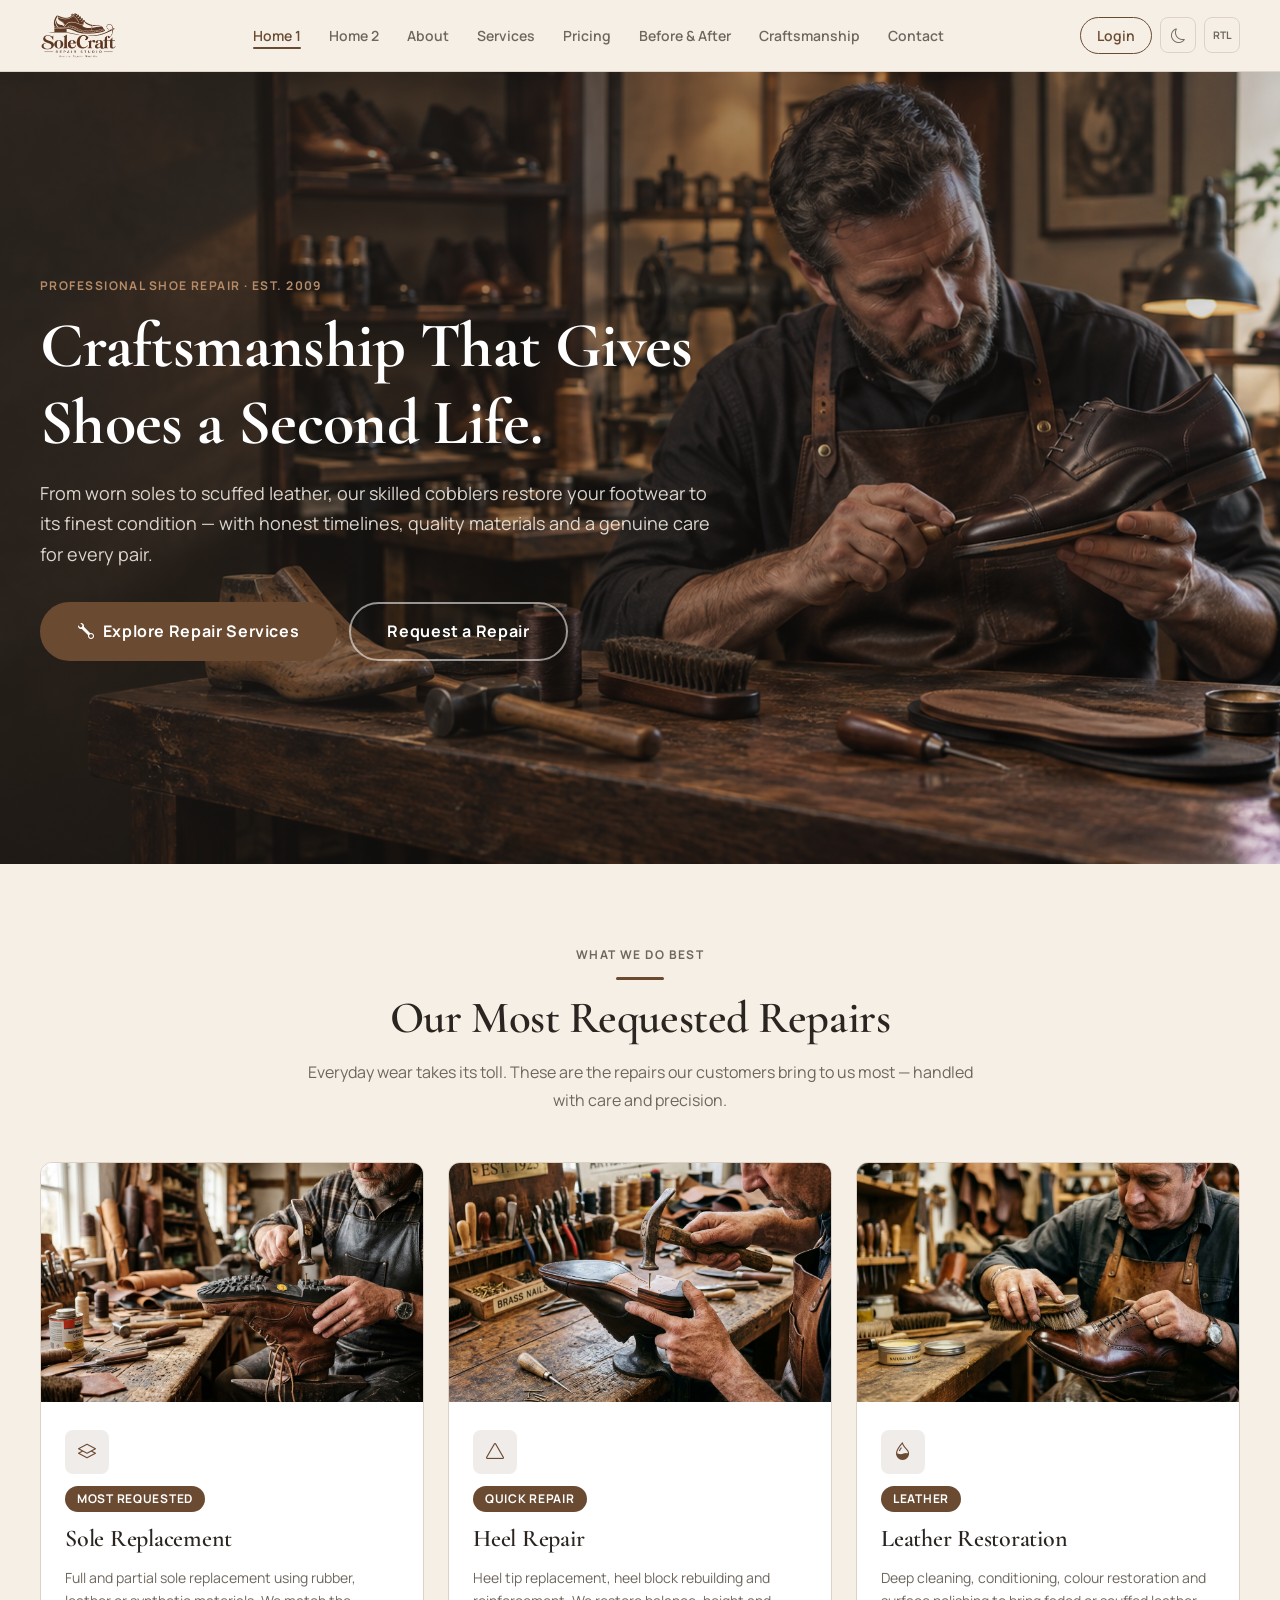
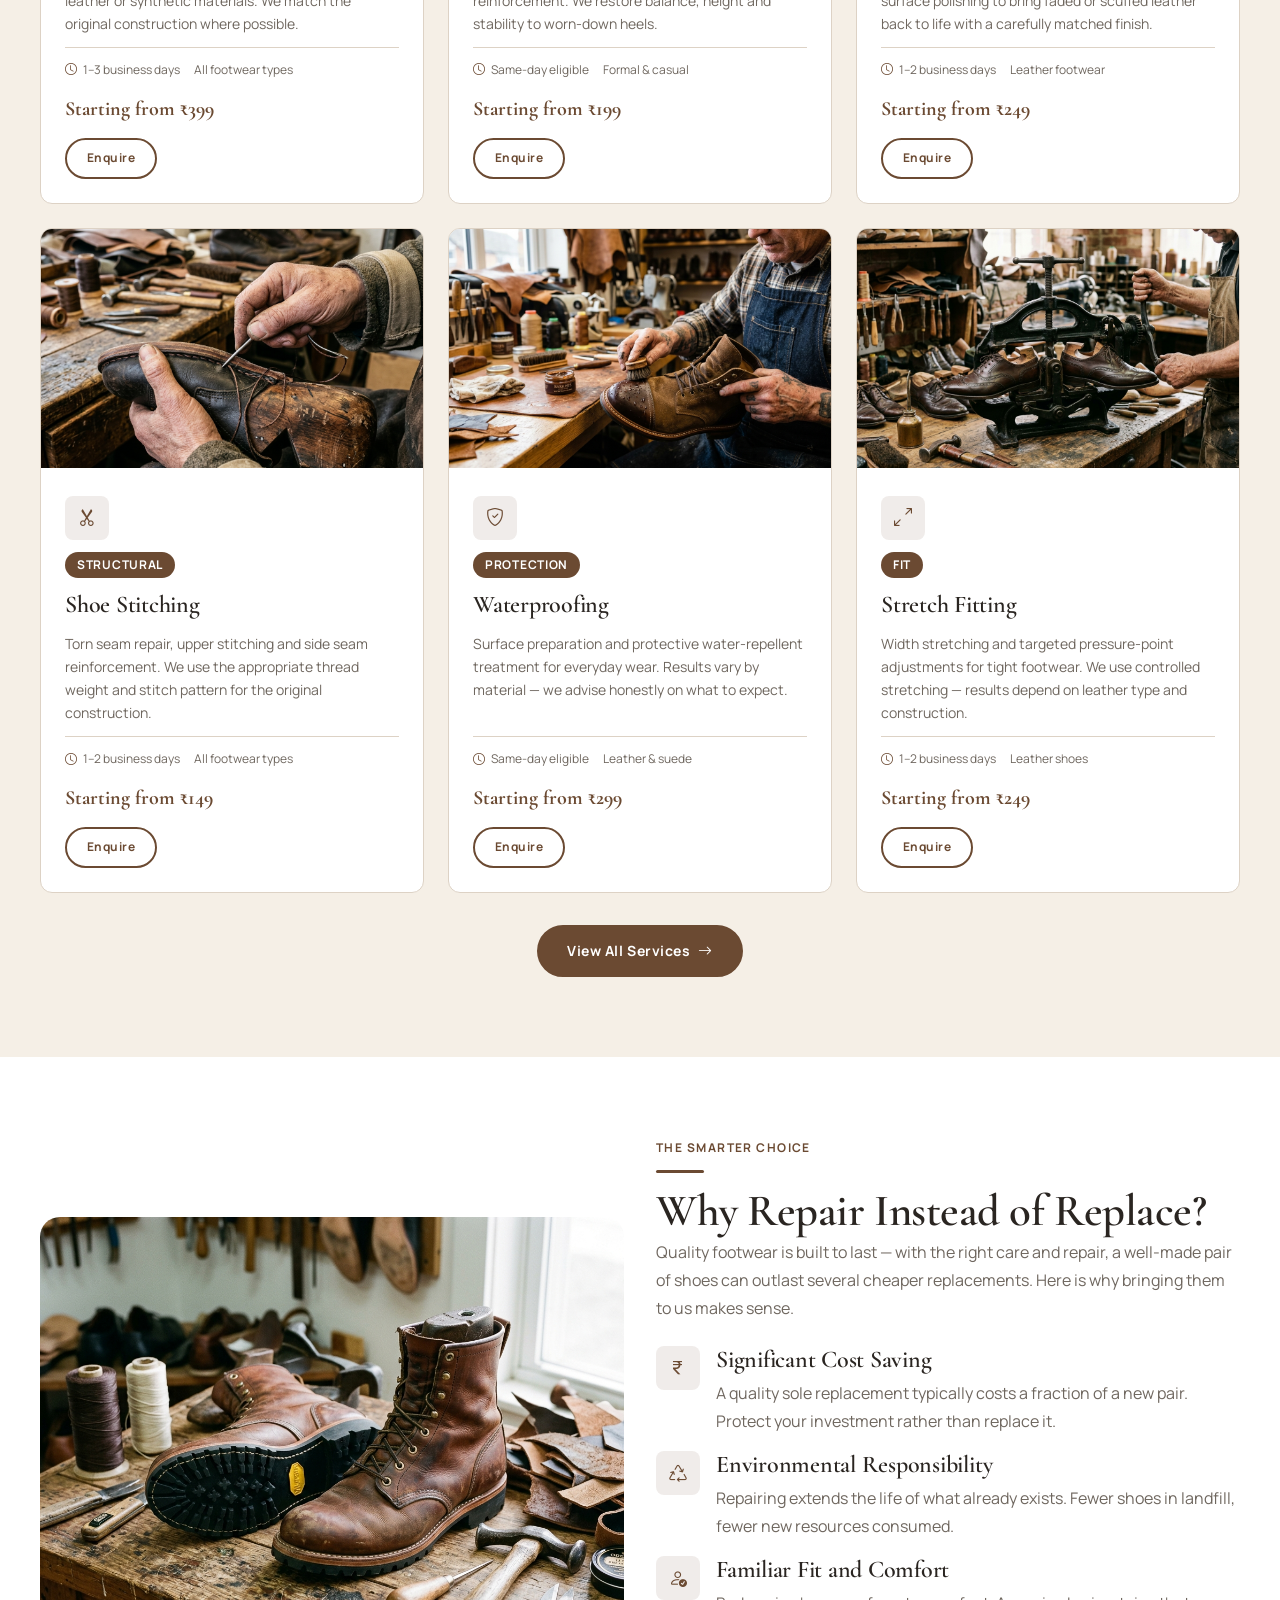
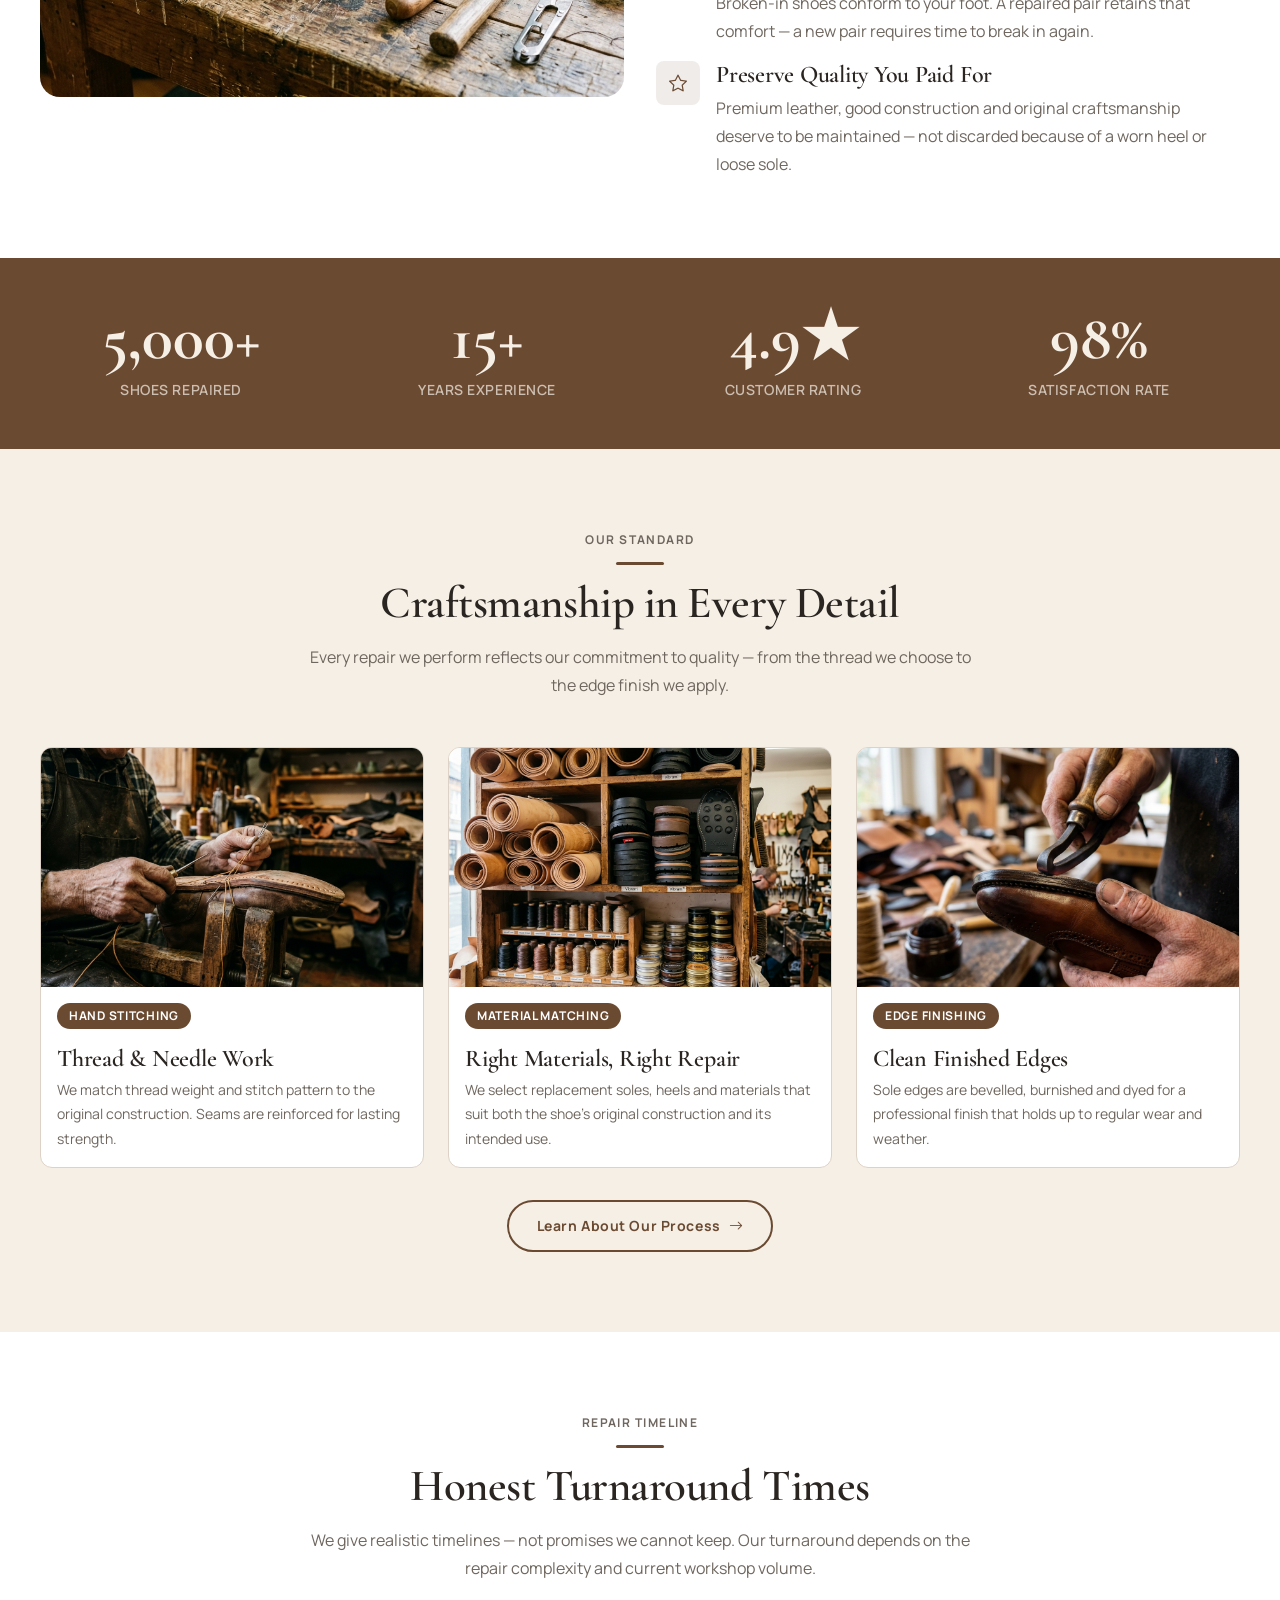
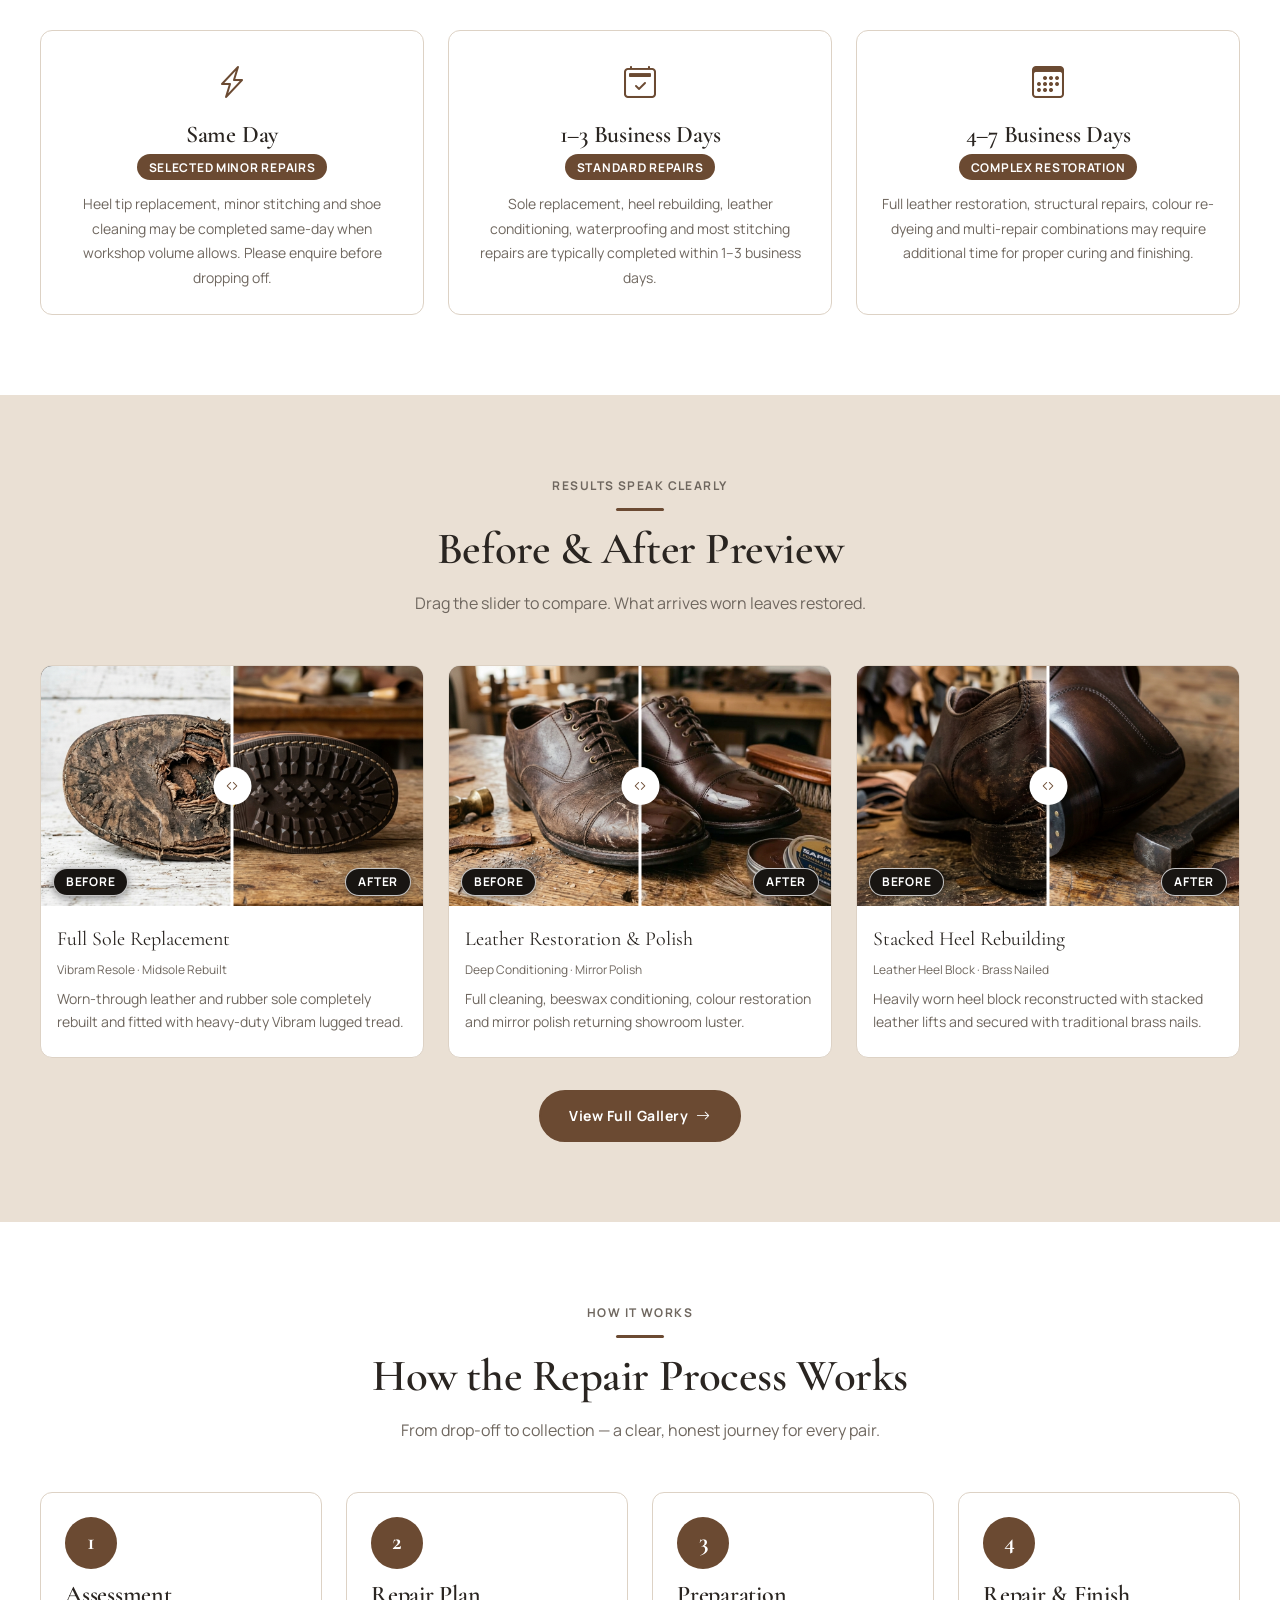
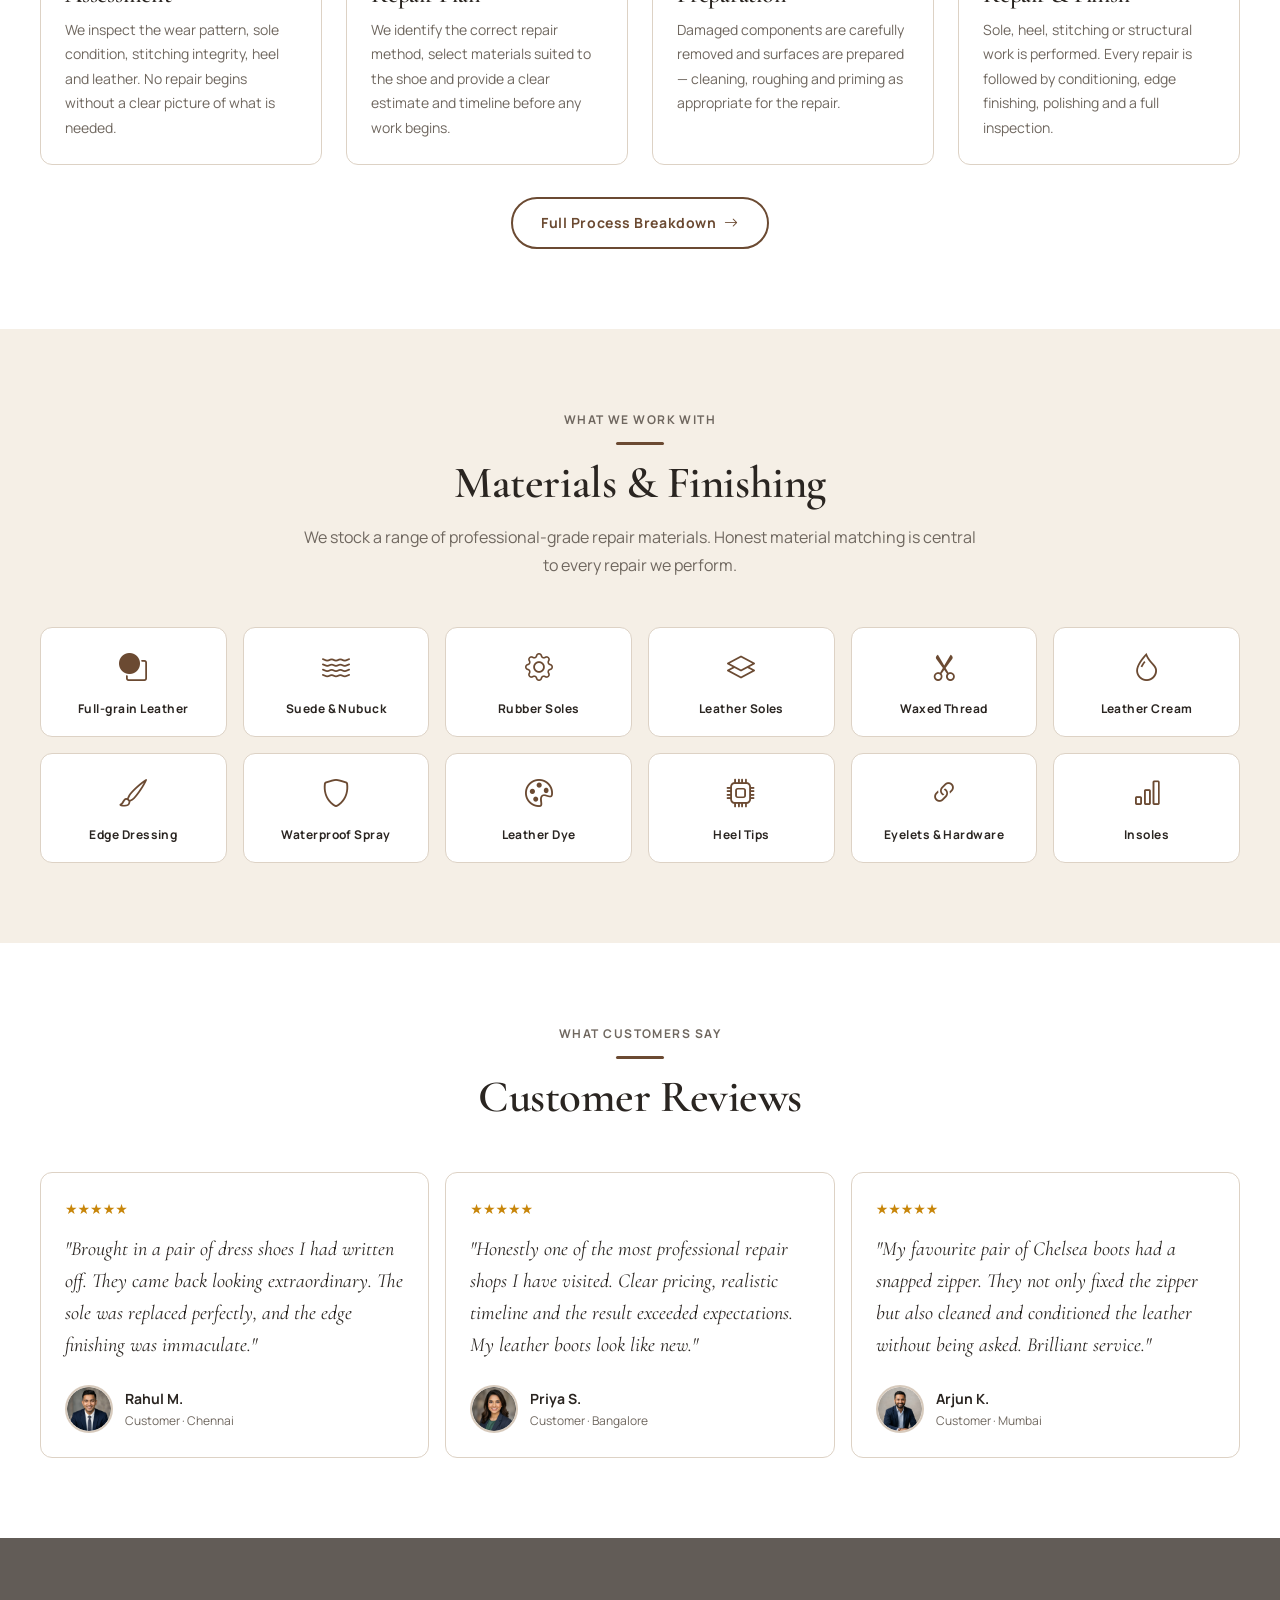
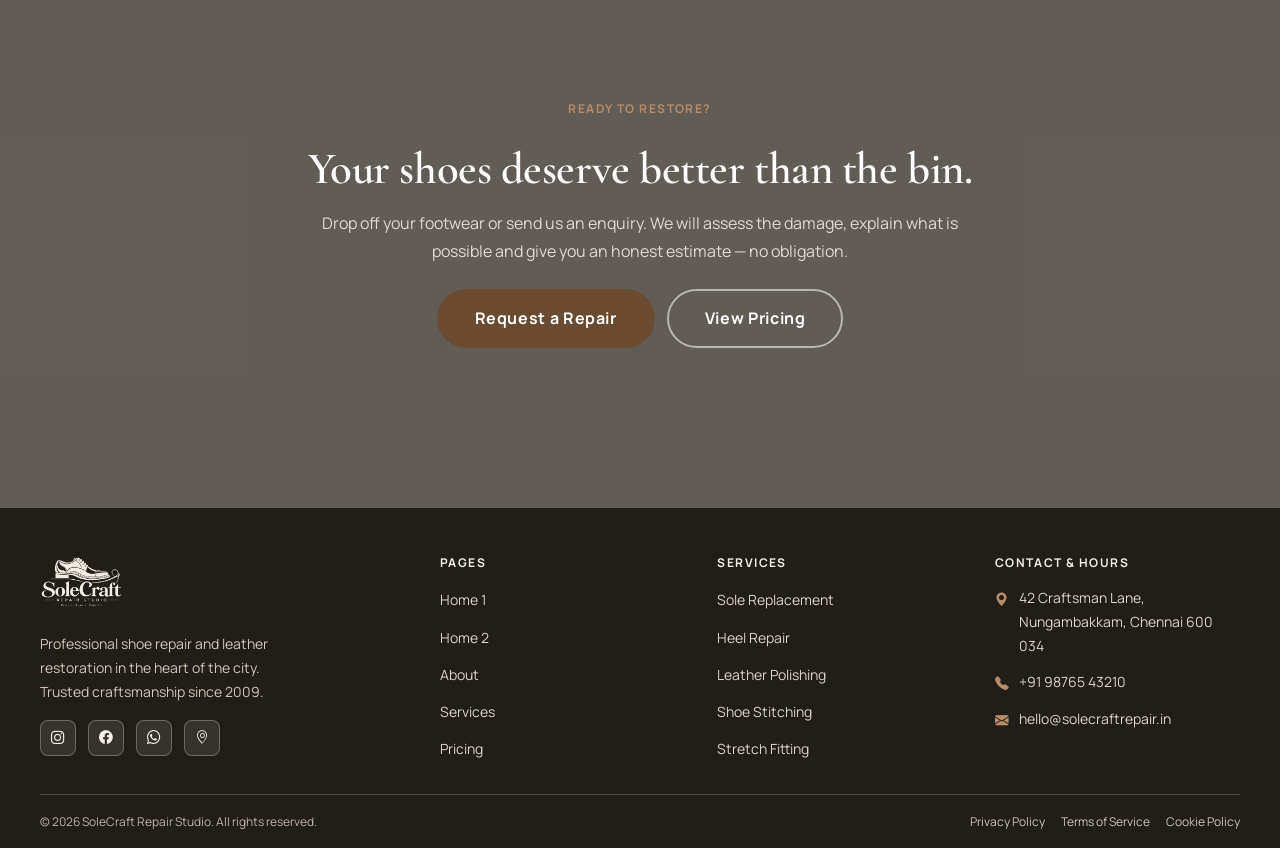
==== index.html @ 3a9b6706 "intail stage committed" ====
<!DOCTYPE html>
<html lang="en" dir="ltr" data-theme="light">
<head>
  <meta charset="UTF-8">
  <meta name="viewport" content="width=device-width, initial-scale=1.0">
  <title>SoleCraft Repair Studio — Craftsmanship That Gives Shoes a Second Life</title>
  <meta name="description" content="SoleCraft Repair Studio offers professional shoe repair, sole replacement, heel repair, leather restoration, stitching and more. Trusted local cobbler service with quick turnaround.">
  <link rel="canonical" href="index.html">

  <!-- Bootstrap 5 -->
  <link rel="stylesheet" href="https://cdn.jsdelivr.net/npm/bootstrap-icons@1.11.3/font/bootstrap-icons.min.css">

  <!-- SoleCraft CSS -->
  <link rel="stylesheet" href="css/main.css">
  <link rel="stylesheet" href="css/header.css">
  <link rel="stylesheet" href="css/buttons.css">
  <link rel="stylesheet" href="css/services.css">
  <link rel="stylesheet" href="css/gallery.css">
  <link rel="stylesheet" href="css/forms.css">
  <link rel="stylesheet" href="css/footer.css">
  <link rel="stylesheet" href="css/dark-theme.css">
  <link rel="stylesheet" href="css/rtl.css">
  <link rel="stylesheet" href="css/desktop.css">
  <link rel="stylesheet" href="css/tablet.css">
  <link rel="stylesheet" href="css/mobile.css">
  <link rel="stylesheet" href="css/responsive-fixes.css">
  <link rel="icon" href="assets/favicon.svg" type="image/svg+xml">

  <style>
    /* ── Page-specific styles ── */
    .why-repair-grid {
      display: grid;
      grid-template-columns: 1fr 1fr;
      gap: var(--sp-5);
      align-items: center;
    }
    .why-repair-img {
      border-radius: var(--radius-xl);
      overflow: hidden;
      height: 480px;
    }
    .why-repair-img img {
      width: 100%; height: 100%; object-fit: cover;
    }
    .why-reasons {
      display: flex;
      flex-direction: column;
      gap: var(--sp-3);
    }
    .why-reason-item {
      display: flex;
      gap: var(--sp-3);
      align-items: flex-start;
    }
    .why-reason-icon {
      width: 44px; height: 44px;
      background: rgba(107,74,50,0.10);
      border-radius: var(--radius-md);
      display: flex; align-items: center; justify-content: center;
      color: var(--clr-primary); font-size: 1.125rem; flex-shrink: 0;
    }
    .craft-detail-grid {
      display: grid;
      grid-template-columns: repeat(3, 1fr);
      gap: var(--sp-4);
    }
    .craft-detail-card {
      background: var(--bg-card);
      border: 1px solid var(--clr-border);
      border-radius: var(--radius-lg);
      overflow: hidden;
    }
    .craft-detail-card .img-wrap {
      height: 180px; overflow: hidden;
    }
    .craft-detail-card .img-wrap img {
      width: 100%; height: 100%; object-fit: cover;
      transition: transform var(--transition-slow);
    }
    .craft-detail-card:hover .img-wrap img { transform: scale(1.06); }
    .craft-detail-card .card-body { padding: var(--sp-3); }
    .stats-grid {
      display: grid;
      grid-template-columns: repeat(4, 1fr);
      gap: var(--sp-4);
    }
    .turnaround-grid {
      display: grid;
      grid-template-columns: repeat(3, 1fr);
      gap: var(--sp-4);
    }
    .turnaround-card {
      background: var(--bg-card);
      border: 1px solid var(--clr-border);
      border-radius: var(--radius-lg);
      padding: var(--sp-4);
      text-align: center;
    }
    .turnaround-card .t-icon {
      font-size: 2rem; color: var(--clr-primary); margin-bottom: var(--sp-2);
    }
    .turnaround-card h4 { font-size: var(--fs-xl); color: var(--clr-heading); margin-bottom: 0.25rem; }
    .turnaround-card > .sc-badge { align-self: center; text-align: center; }
    .process-steps-grid {
      display: grid;
      grid-template-columns: repeat(4, 1fr);
      gap: var(--sp-4);
    }
    .process-step {
      background: var(--bg-card);
      border: 1px solid var(--clr-border);
      border-radius: var(--radius-lg);
      padding: var(--sp-4);
      position: relative;
    }
    .process-step h5 { font-family: var(--font-heading); font-size: var(--fs-xl); color: var(--clr-heading); margin: var(--sp-2) 0 var(--sp-1); }
    .materials-grid {
      display: grid;
      grid-template-columns: repeat(6, 1fr);
      gap: var(--sp-3);
    }
    .material-item {
      text-align: center;
      padding: var(--sp-3);
      background: var(--bg-card);
      border: 1px solid var(--clr-border);
      border-radius: var(--radius-lg);
      transition: all var(--transition-fast);
    }
    .material-item:hover {
      border-color: var(--clr-primary);
      background: var(--clr-beige);
    }
    .material-item i { font-size: 1.75rem; color: var(--clr-primary); margin-bottom: 0.5rem; }
    .material-item span { font-size: var(--fs-xs); font-weight: 700; color: var(--clr-heading); letter-spacing: 0.04em; }
    .reviews-grid {
      display: grid;
      grid-template-columns: repeat(3, 1fr);
      gap: var(--sp-3);
    }
    @media (max-width: 1024px) {
      .why-repair-grid { grid-template-columns: 1fr; }
      .why-repair-img { height: 300px; }
      .craft-detail-grid, .turnaround-grid, .reviews-grid { grid-template-columns: repeat(2, 1fr); }
      .stats-grid, .process-steps-grid, .materials-grid { grid-template-columns: repeat(2, 1fr); }
    }
    @media (max-width: 767px) {
      .craft-detail-grid, .turnaround-grid, .reviews-grid,
      .stats-grid, .process-steps-grid { grid-template-columns: 1fr; }
      .materials-grid { grid-template-columns: repeat(3, 1fr); }
    }
  </style>
</head>
<body>

<!-- ═══════════════════════════════════════════════════════════
     NAVBAR
═══════════════════════════════════════════════════════════ -->
<header>
  <nav class="sc-navbar" role="navigation" aria-label="Main navigation">
    <div class="navbar-container">
      <!-- Brand -->
      <a href="index.html" class="sc-brand" aria-label="SoleCraft Repair Studio Home">
        <img src="assets/images/common/logo.png" alt="SoleCraft Repair Studio" class="sc-brand-logo">
      </a>

      <!-- Desktop Nav -->
      <ul class="sc-nav-links" role="list">
        <li><a href="index.html"        class="nav-link active">Home 1</a></li>
        <li><a href="home2.html"        class="nav-link">Home 2</a></li>
        <li><a href="about.html"        class="nav-link">About</a></li>
        <li><a href="services.html"     class="nav-link">Services</a></li>
        <li><a href="pricing.html"      class="nav-link">Pricing</a></li>
        <li><a href="before-after.html" class="nav-link">Before &amp; After</a></li>
        <li><a href="craftsmanship.html" class="nav-link">Craftsmanship</a></li>
        <li><a href="contact.html"      class="nav-link">Contact</a></li>
      </ul>

      <!-- Controls -->
      <div class="sc-nav-controls">
        <a href="login.html" class="btn-login" id="nav-login-btn">Login</a>
        <button class="sc-icon-btn sc-theme-toggle" id="theme-toggle-btn" aria-label="Toggle theme" title="Toggle dark/light mode">
          <i class="bi bi-moon sc-theme-icon"></i>
        </button>
        <button class="sc-icon-btn sc-rtl-toggle" id="rtl-toggle-btn" aria-label="Toggle RTL/LTR" title="Toggle text direction">
          <span class="sc-rtl-label" style="font-size:0.65rem;font-weight:700;">RTL</span>
        </button>
        <button class="sc-hamburger" id="hamburger-btn" aria-label="Open menu" aria-expanded="false">
          <span></span><span></span><span></span>
        </button>
      </div>
    </div>
  </nav>

  <!-- Mobile Drawer -->
  <div class="sc-mobile-menu" id="mobile-menu" role="dialog" aria-label="Mobile navigation">
    <ul class="mobile-nav-links">
      <li><a href="index.html"         class="active">Home 1</a></li>
      <li><a href="home2.html">Home 2</a></li>
      <li><a href="about.html">About</a></li>
      <li><a href="services.html">Services</a></li>
      <li><a href="pricing.html">Pricing</a></li>
      <li><a href="before-after.html">Before &amp; After</a></li>
      <li><a href="craftsmanship.html">Craftsmanship</a></li>
      <li><a href="contact.html">Contact</a></li>
    </ul>
    <div class="mobile-controls">
      <a href="login.html" class="btn-sc btn-secondary-sc btn-sc-sm">Login</a>
      <button class="sc-icon-btn sc-theme-toggle" aria-label="Toggle theme">
        <i class="bi bi-moon sc-theme-icon"></i>
      </button>
      <button class="sc-icon-btn sc-rtl-toggle" aria-label="Toggle direction">
        <span class="sc-rtl-label" style="font-size:0.65rem;font-weight:700;">RTL</span>
      </button>
    </div>
  </div>
</header>

<!-- ═══════════════════════════════════════════════════════════
     HERO — Home 1
═══════════════════════════════════════════════════════════ -->
<section class="sc-hero home1-hero" id="hero" aria-label="Hero section">
  <div class="sc-hero-bg" style="background-image: url('assets/images/hero/home1-banner.png');" role="img" aria-label="Master cobbler repairing a leather shoe at a professional workbench"></div>
  <div class="hero-overlay" aria-hidden="true"></div>
  <div class="container-sc">
    <div class="sc-hero-content">
      <p class="eyebrow fade-up">Professional Shoe Repair · Est. 2009</p>
      <h1 class="fade-up stagger-1">Craftsmanship That Gives Shoes a Second Life.</h1>
      <p class="lead fade-up stagger-2">From worn soles to scuffed leather, our skilled cobblers restore your footwear to its finest condition — with honest timelines, quality materials and a genuine care for every pair.</p>
      <div class="hero-ctas fade-up stagger-3">
        <a href="services.html" class="btn-sc btn-primary-sc btn-sc-lg" id="hero-explore-services-btn">
          <i class="bi bi-wrench" aria-hidden="true"></i> Explore Repair Services
        </a>
        <a href="contact.html#enquiry" class="btn-sc btn-ghost-sc btn-sc-lg" id="hero-request-repair-btn">
          Request a Repair
        </a>
      </div>
    </div>
  </div>
</section>

<!-- ═══════════════════════════════════════════════════════════
     SECTION 1 — Most Requested Repairs
═══════════════════════════════════════════════════════════ -->
<section class="section-pad bg-cream" id="most-requested" aria-labelledby="most-requested-heading">
  <div class="container-sc">
    <div class="section-header center fade-up">
      <p class="eyebrow">What We Do Best</p>
      <div class="sc-divider"></div>
      <h2 id="most-requested-heading">Our Most Requested Repairs</h2>
      <p>Everyday wear takes its toll. These are the repairs our customers bring to us most — handled with care and precision.</p>
    </div>
    <div class="service-grid fade-up stagger-1">
      <div class="service-card">
        <div class="service-card-media"><img src="assets/images/services/sole-replacement.jpg" alt="Cobbler replacing a durable rubber sole on boot" loading="lazy"></div>
        <div class="service-icon-wrap"><i class="bi bi-layers" aria-hidden="true"></i></div>
        <span class="sc-badge sc-badge-dark">MOST REQUESTED</span>
        <h3 class="service-card-title">Sole Replacement</h3>
        <p class="service-card-desc">Full and partial sole replacement using rubber, leather or synthetic materials. We match the original construction where possible.</p>
        <div class="service-card-meta">
          <span class="service-meta-item"><i class="bi bi-clock"></i> 1–3 business days</span>
          <span class="service-meta-item"><i class="bi bi-shoe"></i> All footwear types</span>
        </div>
        <div class="service-card-price">Starting from ₹399</div>
        <div class="service-card-cta"><a href="contact.html#enquiry" class="btn-sc btn-secondary-sc btn-sc-sm" id="sole-enquire-btn">Enquire</a></div>
      </div>
      <div class="service-card">
        <div class="service-card-media"><img src="assets/images/services/heel-repair.jpg" alt="Rebuilding a stacked leather heel with brass nails" loading="lazy"></div>
        <div class="service-icon-wrap"><i class="bi bi-triangle" aria-hidden="true"></i></div>
        <span class="sc-badge sc-badge-primary">QUICK REPAIR</span>
        <h3 class="service-card-title">Heel Repair</h3>
        <p class="service-card-desc">Heel tip replacement, heel block rebuilding and reinforcement. We restore balance, height and stability to worn-down heels.</p>
        <div class="service-card-meta">
          <span class="service-meta-item"><i class="bi bi-clock"></i> Same-day eligible</span>
          <span class="service-meta-item"><i class="bi bi-shoe"></i> Formal &amp; casual</span>
        </div>
        <div class="service-card-price">Starting from ₹199</div>
        <div class="service-card-cta"><a href="contact.html#enquiry" class="btn-sc btn-secondary-sc btn-sc-sm" id="heel-enquire-btn">Enquire</a></div>
      </div>
      <div class="service-card">
        <div class="service-card-media"><img src="assets/images/services/leather-care.jpg" alt="Artisan conditioning and polishing fine leather shoe" loading="lazy"></div>
        <div class="service-icon-wrap"><i class="bi bi-droplet-half" aria-hidden="true"></i></div>
        <span class="sc-badge sc-badge-accent">LEATHER</span>
        <h3 class="service-card-title">Leather Restoration</h3>
        <p class="service-card-desc">Deep cleaning, conditioning, colour restoration and surface polishing to bring faded or scuffed leather back to life with a carefully matched finish.</p>
        <div class="service-card-meta">
          <span class="service-meta-item"><i class="bi bi-clock"></i> 1–2 business days</span>
          <span class="service-meta-item"><i class="bi bi-shoe"></i> Leather footwear</span>
        </div>
        <div class="service-card-price">Starting from ₹249</div>
        <div class="service-card-cta"><a href="contact.html#enquiry" class="btn-sc btn-secondary-sc btn-sc-sm" id="leather-enquire-btn">Enquire</a></div>
      </div>
      <div class="service-card">
        <div class="service-card-media"><img src="assets/images/services/stitching-repair.jpg" alt="Hand stitching shoe upper welt seam with waxed thread" loading="lazy"></div>
        <div class="service-icon-wrap"><i class="bi bi-scissors" aria-hidden="true"></i></div>
        <span class="sc-badge sc-badge-primary">STRUCTURAL</span>
        <h3 class="service-card-title">Shoe Stitching</h3>
        <p class="service-card-desc">Torn seam repair, upper stitching and side seam reinforcement. We use the appropriate thread weight and stitch pattern for the original construction.</p>
        <div class="service-card-meta">
          <span class="service-meta-item"><i class="bi bi-clock"></i> 1–2 business days</span>
          <span class="service-meta-item"><i class="bi bi-shoe"></i> All footwear types</span>
        </div>
        <div class="service-card-price">Starting from ₹149</div>
        <div class="service-card-cta"><a href="contact.html#enquiry" class="btn-sc btn-secondary-sc btn-sc-sm" id="stitch-enquire-btn">Enquire</a></div>
      </div>
      <div class="service-card">
        <div class="service-card-media"><img src="assets/images/services/waterproofing.jpg" alt="Protective waterproofing conditioning treatment applied to boot" loading="lazy"></div>
        <div class="service-icon-wrap"><i class="bi bi-shield-check" aria-hidden="true"></i></div>
        <span class="sc-badge sc-badge-accent">PROTECTION</span>
        <h3 class="service-card-title">Waterproofing</h3>
        <p class="service-card-desc">Surface preparation and protective water-repellent treatment for everyday wear. Results vary by material — we advise honestly on what to expect.</p>
        <div class="service-card-meta">
          <span class="service-meta-item"><i class="bi bi-clock"></i> Same-day eligible</span>
          <span class="service-meta-item"><i class="bi bi-shoe"></i> Leather &amp; suede</span>
        </div>
        <div class="service-card-price">Starting from ₹299</div>
        <div class="service-card-cta"><a href="contact.html#enquiry" class="btn-sc btn-secondary-sc btn-sc-sm" id="waterproof-enquire-btn">Enquire</a></div>
      </div>
      <div class="service-card">
        <div class="service-card-media"><img src="assets/images/services/stretch-fitting.jpg" alt="Cast iron mechanical shoe stretcher apparatus" loading="lazy"></div>
        <div class="service-icon-wrap"><i class="bi bi-arrows-angle-expand" aria-hidden="true"></i></div>
        <span class="sc-badge sc-badge-primary">FIT</span>
        <h3 class="service-card-title">Stretch Fitting</h3>
        <p class="service-card-desc">Width stretching and targeted pressure-point adjustments for tight footwear. We use controlled stretching — results depend on leather type and construction.</p>
        <div class="service-card-meta">
          <span class="service-meta-item"><i class="bi bi-clock"></i> 1–2 business days</span>
          <span class="service-meta-item"><i class="bi bi-shoe"></i> Leather shoes</span>
        </div>
        <div class="service-card-price">Starting from ₹249</div>
        <div class="service-card-cta"><a href="contact.html#enquiry" class="btn-sc btn-secondary-sc btn-sc-sm" id="stretch-enquire-btn">Enquire</a></div>
      </div>
    </div>
    <div class="text-center" style="margin-top: var(--sp-5);">
      <a href="services.html" class="btn-sc btn-primary-sc" id="view-all-services-btn">View All Services <i class="bi bi-arrow-right" aria-hidden="true"></i></a>
    </div>
  </div>
</section>

<!-- ═══════════════════════════════════════════════════════════
     SECTION 2 — Why Repair Instead of Replace
═══════════════════════════════════════════════════════════ -->
<section class="section-pad bg-white" id="why-repair" aria-labelledby="why-repair-heading">
  <div class="container-sc">
    <div class="why-repair-grid">
      <div class="why-repair-img fade-up">
        <img src="assets/images/pages/why-repair.jpg" alt="Pair of heritage leather work boots with durable resoled Vibram soles and rich patina" loading="lazy">
      </div>
      <div class="fade-up stagger-2">
        <p class="eyebrow">The Smarter Choice</p>
        <div class="sc-divider"></div>
        <h2 id="why-repair-heading">Why Repair Instead of Replace?</h2>
        <p style="margin-bottom: var(--sp-4);">Quality footwear is built to last — with the right care and repair, a well-made pair of shoes can outlast several cheaper replacements. Here is why bringing them to us makes sense.</p>
        <div class="why-reasons">
          <div class="why-reason-item">
            <div class="why-reason-icon"><i class="bi bi-currency-rupee" aria-hidden="true"></i></div>
            <div>
              <h5 style="font-family:var(--font-heading);font-size:var(--fs-xl);color:var(--clr-heading);margin-bottom:0.25rem;">Significant Cost Saving</h5>
              <p style="margin-bottom:0;">A quality sole replacement typically costs a fraction of a new pair. Protect your investment rather than replace it.</p>
            </div>
          </div>
          <div class="why-reason-item">
            <div class="why-reason-icon"><i class="bi bi-recycle" aria-hidden="true"></i></div>
            <div>
              <h5 style="font-family:var(--font-heading);font-size:var(--fs-xl);color:var(--clr-heading);margin-bottom:0.25rem;">Environmental Responsibility</h5>
              <p style="margin-bottom:0;">Repairing extends the life of what already exists. Fewer shoes in landfill, fewer new resources consumed.</p>
            </div>
          </div>
          <div class="why-reason-item">
            <div class="why-reason-icon"><i class="bi bi-person-check" aria-hidden="true"></i></div>
            <div>
              <h5 style="font-family:var(--font-heading);font-size:var(--fs-xl);color:var(--clr-heading);margin-bottom:0.25rem;">Familiar Fit and Comfort</h5>
              <p style="margin-bottom:0;">Broken-in shoes conform to your foot. A repaired pair retains that comfort — a new pair requires time to break in again.</p>
            </div>
          </div>
          <div class="why-reason-item">
            <div class="why-reason-icon"><i class="bi bi-star" aria-hidden="true"></i></div>
            <div>
              <h5 style="font-family:var(--font-heading);font-size:var(--fs-xl);color:var(--clr-heading);margin-bottom:0.25rem;">Preserve Quality You Paid For</h5>
              <p style="margin-bottom:0;">Premium leather, good construction and original craftsmanship deserve to be maintained — not discarded because of a worn heel or loose sole.</p>
            </div>
          </div>
        </div>
      </div>
    </div>
  </div>
</section>

<!-- ═══════════════════════════════════════════════════════════
     SECTION 3 — Stats (Quick Numbers)
═══════════════════════════════════════════════════════════ -->
<section class="section-pad-sm bg-primary" id="stats" aria-labelledby="stats-heading">
  <div class="container-sc">
    <div class="stats-grid">
      <div class="stat-block fade-up">
        <div class="stat-number" style="color:#F5EFE6;">5,000+</div>
        <div class="stat-label" style="color:rgba(245,239,230,0.70);">Shoes Repaired</div>
      </div>
      <div class="stat-block fade-up stagger-1">
        <div class="stat-number" style="color:#F5EFE6;">15+</div>
        <div class="stat-label" style="color:rgba(245,239,230,0.70);">Years Experience</div>
      </div>
      <div class="stat-block fade-up stagger-2">
        <div class="stat-number" style="color:#F5EFE6;">4.9★</div>
        <div class="stat-label" style="color:rgba(245,239,230,0.70);">Customer Rating</div>
      </div>
      <div class="stat-block fade-up stagger-3">
        <div class="stat-number" style="color:#F5EFE6;">98%</div>
        <div class="stat-label" style="color:rgba(245,239,230,0.70);">Satisfaction Rate</div>
      </div>
    </div>
  </div>
</section>

<!-- ═══════════════════════════════════════════════════════════
     SECTION 4 — Craftsmanship in Every Detail
═══════════════════════════════════════════════════════════ -->
<section class="section-pad bg-cream" id="craftsmanship-detail" aria-labelledby="craft-detail-heading">
  <div class="container-sc">
    <div class="section-header center fade-up">
      <p class="eyebrow">Our Standard</p>
      <div class="sc-divider"></div>
      <h2 id="craft-detail-heading">Craftsmanship in Every Detail</h2>
      <p>Every repair we perform reflects our commitment to quality — from the thread we choose to the edge finish we apply.</p>
    </div>
    <div class="craft-detail-grid">
      <div class="craft-detail-card fade-up">
        <div class="img-wrap"><img src="assets/images/craftsmanship/hand-stitching-craft.jpg" alt="Artisan cobbler hand-stitching a shoe welt seam" loading="lazy"></div>
        <div class="card-body">
          <span class="sc-badge sc-badge-primary" style="margin-bottom:0.5rem;">Hand Stitching</span>
          <h4 style="font-family:var(--font-heading);font-size:var(--fs-xl);color:var(--clr-heading);margin:0.5rem 0 0.25rem;">Thread &amp; Needle Work</h4>
          <p style="font-size:var(--fs-sm);margin:0;">We match thread weight and stitch pattern to the original construction. Seams are reinforced for lasting strength.</p>
        </div>
      </div>
      <div class="craft-detail-card fade-up stagger-1">
        <div class="img-wrap"><img src="assets/images/craftsmanship/materials-display.jpg" alt="Premium leather rolls, Vibram soles and materials on workshop shelves" loading="lazy"></div>
        <div class="card-body">
          <span class="sc-badge sc-badge-accent" style="margin-bottom:0.5rem;">Material Matching</span>
          <h4 style="font-family:var(--font-heading);font-size:var(--fs-xl);color:var(--clr-heading);margin:0.5rem 0 0.25rem;">Right Materials, Right Repair</h4>
          <p style="font-size:var(--fs-sm);margin:0;">We select replacement soles, heels and materials that suit both the shoe's original construction and its intended use.</p>
        </div>
      </div>
      <div class="craft-detail-card fade-up stagger-2">
        <div class="img-wrap"><img src="assets/images/craftsmanship/edge-finishing.jpg" alt="Cobbler finishing and beveling sole edge with heated iron" loading="lazy"></div>
        <div class="card-body">
          <span class="sc-badge sc-badge-dark" style="margin-bottom:0.5rem;">Edge Finishing</span>
          <h4 style="font-family:var(--font-heading);font-size:var(--fs-xl);color:var(--clr-heading);margin:0.5rem 0 0.25rem;">Clean Finished Edges</h4>
          <p style="font-size:var(--fs-sm);margin:0;">Sole edges are bevelled, burnished and dyed for a professional finish that holds up to regular wear and weather.</p>
        </div>
      </div>
    </div>
    <div class="text-center" style="margin-top: var(--sp-5);">
      <a href="craftsmanship.html" class="btn-sc btn-secondary-sc" id="craftsmanship-detail-btn">Learn About Our Process <i class="bi bi-arrow-right" aria-hidden="true"></i></a>
    </div>
  </div>
</section>

<!-- ═══════════════════════════════════════════════════════════
     SECTION 5 — Quick Turnaround
═══════════════════════════════════════════════════════════ -->
<section class="section-pad bg-white" id="turnaround" aria-labelledby="turnaround-heading">
  <div class="container-sc">
    <div class="section-header center fade-up">
      <p class="eyebrow">Repair Timeline</p>
      <div class="sc-divider"></div>
      <h2 id="turnaround-heading">Honest Turnaround Times</h2>
      <p>We give realistic timelines — not promises we cannot keep. Our turnaround depends on the repair complexity and current workshop volume.</p>
    </div>
    <div class="turnaround-grid">
      <div class="turnaround-card fade-up">
        <div class="t-icon"><i class="bi bi-lightning-charge" aria-hidden="true"></i></div>
        <h4>Same Day</h4>
        <p class="sc-badge sc-badge-primary" style="margin-bottom:var(--sp-2);">Selected Minor Repairs</p>
        <p style="font-size:var(--fs-sm);color:var(--clr-body);">Heel tip replacement, minor stitching and shoe cleaning may be completed same-day when workshop volume allows. Please enquire before dropping off.</p>
      </div>
      <div class="turnaround-card fade-up stagger-1">
        <div class="t-icon"><i class="bi bi-calendar2-check" aria-hidden="true"></i></div>
        <h4>1–3 Business Days</h4>
        <p class="sc-badge sc-badge-accent" style="margin-bottom:var(--sp-2);">Standard Repairs</p>
        <p style="font-size:var(--fs-sm);color:var(--clr-body);">Sole replacement, heel rebuilding, leather conditioning, waterproofing and most stitching repairs are typically completed within 1–3 business days.</p>
      </div>
      <div class="turnaround-card fade-up stagger-2">
        <div class="t-icon"><i class="bi bi-calendar3" aria-hidden="true"></i></div>
        <h4>4–7 Business Days</h4>
        <p class="sc-badge sc-badge-dark" style="margin-bottom:var(--sp-2);">Complex Restoration</p>
        <p style="font-size:var(--fs-sm);color:var(--clr-body);">Full leather restoration, structural repairs, colour re-dyeing and multi-repair combinations may require additional time for proper curing and finishing.</p>
      </div>
    </div>
  </div>
</section>

<!-- ═══════════════════════════════════════════════════════════
     SECTION 6 — Before & After Preview
═══════════════════════════════════════════════════════════ -->
<section class="section-pad bg-beige" id="ba-preview" aria-labelledby="ba-preview-heading">
  <div class="container-sc">
    <div class="section-header center fade-up">
      <p class="eyebrow">Results Speak Clearly</p>
      <div class="sc-divider"></div>
      <h2 id="ba-preview-heading">Before &amp; After Preview</h2>
      <p>Drag the slider to compare. What arrives worn leaves restored.</p>
    </div>
    <div class="gallery-grid" style="grid-template-columns: repeat(3,1fr);">
      <!-- BA Card 1 -->
      <div class="gallery-card fade-up">
        <div class="ba-container" role="img" aria-label="Before and after comparison of boot sole replacement">
          <div class="ba-after"><img src="assets/images/gallery/sole-commando-after.jpg" alt="Boot resoled with durable new Vibram rubber sole" loading="lazy"></div>
          <div class="ba-before"><img src="assets/images/gallery/sole-before.jpg" alt="Old worn-through boot sole with large hole" loading="lazy"></div>
          <div class="ba-handle" aria-hidden="true"><div class="ba-handle-knob"><i class="bi bi-chevron-expand" style="transform:rotate(90deg)"></i></div></div>
          <span class="ba-label before" aria-hidden="true">Before</span>
          <span class="ba-label after" aria-hidden="true">After</span>
        </div>
        <div class="gallery-card-info">
          <div class="gallery-card-label">Full Sole Replacement</div>
          <div class="gallery-card-meta">Vibram Resole · Midsole Rebuilt</div>
          <div class="gallery-card-desc">Worn-through leather and rubber sole completely rebuilt and fitted with heavy-duty Vibram lugged tread.</div>
        </div>
      </div>
      <!-- BA Card 2 -->
      <div class="gallery-card fade-up stagger-1">
        <div class="ba-container" role="img" aria-label="Before and after of Oxford shoe leather conditioning">
          <div class="ba-after"><img src="assets/images/gallery/leather-mirror-after.jpg" alt="Oxford shoes after deep nourishment and mirror gloss glaze" loading="lazy"></div>
          <div class="ba-before"><img src="assets/images/gallery/leather-scuffed-before.jpg" alt="Scuffed and faded leather shoes before treatment" loading="lazy"></div>
          <div class="ba-handle" aria-hidden="true"><div class="ba-handle-knob"><i class="bi bi-chevron-expand" style="transform:rotate(90deg)"></i></div></div>
          <span class="ba-label before" aria-hidden="true">Before</span>
          <span class="ba-label after" aria-hidden="true">After</span>
        </div>
        <div class="gallery-card-info">
          <div class="gallery-card-label">Leather Restoration &amp; Polish</div>
          <div class="gallery-card-meta">Deep Conditioning · Mirror Polish</div>
          <div class="gallery-card-desc">Full cleaning, beeswax conditioning, colour restoration and mirror polish returning showroom luster.</div>
        </div>
      </div>
      <!-- BA Card 3 -->
      <div class="gallery-card fade-up stagger-2">
        <div class="ba-container" role="img" aria-label="Before and after of stacked heel rebuilding">
          <div class="ba-after"><img src="assets/images/gallery/heel-rebuilt-after.jpg" alt="Rebuilt stacked leather heel block with brass nails" loading="lazy"></div>
          <div class="ba-before"><img src="assets/images/gallery/heel-worn-before.jpg" alt="Worn down slanted heel block before repair" loading="lazy"></div>
          <div class="ba-handle" aria-hidden="true"><div class="ba-handle-knob"><i class="bi bi-chevron-expand" style="transform:rotate(90deg)"></i></div></div>
          <span class="ba-label before" aria-hidden="true">Before</span>
          <span class="ba-label after" aria-hidden="true">After</span>
        </div>
        <div class="gallery-card-info">
          <div class="gallery-card-label">Stacked Heel Rebuilding</div>
          <div class="gallery-card-meta">Leather Heel Block · Brass Nailed</div>
          <div class="gallery-card-desc">Heavily worn heel block reconstructed with stacked leather lifts and secured with traditional brass nails.</div>
        </div>
      </div>
    </div>
    <div class="text-center" style="margin-top: var(--sp-5);">
      <a href="before-after.html" class="btn-sc btn-primary-sc" id="view-gallery-btn">View Full Gallery <i class="bi bi-arrow-right" aria-hidden="true"></i></a>
    </div>
  </div>
</section>

<!-- ═══════════════════════════════════════════════════════════
     SECTION 7 — How the Repair Process Works
═══════════════════════════════════════════════════════════ -->
<section class="section-pad bg-white" id="process" aria-labelledby="process-heading">
  <div class="container-sc">
    <div class="section-header center fade-up">
      <p class="eyebrow">How It Works</p>
      <div class="sc-divider"></div>
      <h2 id="process-heading">How the Repair Process Works</h2>
      <p>From drop-off to collection — a clear, honest journey for every pair.</p>
    </div>
    <div class="process-steps-grid">
      <div class="process-step fade-up">
        <div class="step-number">1</div>
        <h5>Assessment</h5>
        <p style="font-size:var(--fs-sm);">We inspect the wear pattern, sole condition, stitching integrity, heel and leather. No repair begins without a clear picture of what is needed.</p>
      </div>
      <div class="process-step fade-up stagger-1">
        <div class="step-number">2</div>
        <h5>Repair Plan</h5>
        <p style="font-size:var(--fs-sm);">We identify the correct repair method, select materials suited to the shoe and provide a clear estimate and timeline before any work begins.</p>
      </div>
      <div class="process-step fade-up stagger-2">
        <div class="step-number">3</div>
        <h5>Preparation</h5>
        <p style="font-size:var(--fs-sm);">Damaged components are carefully removed and surfaces are prepared — cleaning, roughing and priming as appropriate for the repair.</p>
      </div>
      <div class="process-step fade-up stagger-3">
        <div class="step-number">4</div>
        <h5>Repair &amp; Finish</h5>
        <p style="font-size:var(--fs-sm);">Sole, heel, stitching or structural work is performed. Every repair is followed by conditioning, edge finishing, polishing and a full inspection.</p>
      </div>
    </div>
    <div class="text-center" style="margin-top: var(--sp-5);">
      <a href="craftsmanship.html" class="btn-sc btn-secondary-sc" id="full-process-btn">Full Process Breakdown <i class="bi bi-arrow-right" aria-hidden="true"></i></a>
    </div>
  </div>
</section>

<!-- ═══════════════════════════════════════════════════════════
     SECTION 8 — Materials & Finishing
═══════════════════════════════════════════════════════════ -->
<section class="section-pad bg-cream" id="materials" aria-labelledby="materials-heading">
  <div class="container-sc">
    <div class="section-header center fade-up">
      <p class="eyebrow">What We Work With</p>
      <div class="sc-divider"></div>
      <h2 id="materials-heading">Materials &amp; Finishing</h2>
      <p>We stock a range of professional-grade repair materials. Honest material matching is central to every repair we perform.</p>
    </div>
    <div class="materials-grid">
      <div class="material-item fade-up"><i class="bi bi-circle-square"></i><span>Full-grain Leather</span></div>
      <div class="material-item fade-up stagger-1"><i class="bi bi-water"></i><span>Suede &amp; Nubuck</span></div>
      <div class="material-item fade-up stagger-2"><i class="bi bi-gear"></i><span>Rubber Soles</span></div>
      <div class="material-item fade-up stagger-3"><i class="bi bi-layers"></i><span>Leather Soles</span></div>
      <div class="material-item fade-up stagger-4"><i class="bi bi-scissors"></i><span>Waxed Thread</span></div>
      <div class="material-item fade-up stagger-5"><i class="bi bi-droplet"></i><span>Leather Cream</span></div>
      <div class="material-item fade-up"><i class="bi bi-brush"></i><span>Edge Dressing</span></div>
      <div class="material-item fade-up stagger-1"><i class="bi bi-shield"></i><span>Waterproof Spray</span></div>
      <div class="material-item fade-up stagger-2"><i class="bi bi-palette"></i><span>Leather Dye</span></div>
      <div class="material-item fade-up stagger-3"><i class="bi bi-cpu"></i><span>Heel Tips</span></div>
      <div class="material-item fade-up stagger-4"><i class="bi bi-link-45deg"></i><span>Eyelets &amp; Hardware</span></div>
      <div class="material-item fade-up stagger-5"><i class="bi bi-bar-chart"></i><span>Insoles</span></div>
    </div>
  </div>
</section>

<!-- ═══════════════════════════════════════════════════════════
     SECTION 9 — Customer Reviews
═══════════════════════════════════════════════════════════ -->
<section class="section-pad bg-white" id="reviews" aria-labelledby="reviews-heading">
  <div class="container-sc">
    <div class="section-header center fade-up">
      <p class="eyebrow">What Customers Say</p>
      <div class="sc-divider"></div>
      <h2 id="reviews-heading">Customer Reviews</h2>
    </div>
    <div class="reviews-grid">
      <div class="testimonial-card fade-up">
        <div class="star-rating" aria-label="5 out of 5 stars">★★★★★</div>
        <p class="t-text">"Brought in a pair of dress shoes I had written off. They came back looking extraordinary. The sole was replaced perfectly, and the edge finishing was immaculate."</p>
        <div class="t-profile">
          <div class="t-avatar"><img src="assets/images/pages/customer-1.png" alt="Rahul M." loading="lazy"></div>
          <div><div class="t-name">Rahul M.</div><div class="t-role">Customer · Chennai</div></div>
        </div>
      </div>
      <div class="testimonial-card fade-up stagger-1">
        <div class="star-rating" aria-label="5 out of 5 stars">★★★★★</div>
        <p class="t-text">"Honestly one of the most professional repair shops I have visited. Clear pricing, realistic timeline and the result exceeded expectations. My leather boots look like new."</p>
        <div class="t-profile">
          <div class="t-avatar"><img src="assets/images/pages/customer-2.png" alt="Priya S." loading="lazy"></div>
          <div><div class="t-name">Priya S.</div><div class="t-role">Customer · Bangalore</div></div>
        </div>
      </div>
      <div class="testimonial-card fade-up stagger-2">
        <div class="star-rating" aria-label="5 out of 5 stars">★★★★★</div>
        <p class="t-text">"My favourite pair of Chelsea boots had a snapped zipper. They not only fixed the zipper but also cleaned and conditioned the leather without being asked. Brilliant service."</p>
        <div class="t-profile">
          <div class="t-avatar"><img src="assets/images/pages/customer-3.png" alt="Arjun K." loading="lazy"></div>
          <div><div class="t-name">Arjun K.</div><div class="t-role">Customer · Mumbai</div></div>
        </div>
      </div>
    </div>
  </div>
</section>

<!-- ═══════════════════════════════════════════════════════════
     SECTION 10 — Final CTA
═══════════════════════════════════════════════════════════ -->
<section class="cta-section section-pad" id="final-cta" style="background-image:url('assets/images/cta/home1-cta.png');" aria-labelledby="cta-heading">
  <div class="cta-overlay" aria-hidden="true"></div>
  <div class="container-sc cta-content">
    <p class="eyebrow" style="color:var(--clr-accent);">Ready to Restore?</p>
    <h2 id="cta-heading" style="color:var(--clr-white);margin-bottom:var(--sp-2);">Your shoes deserve better than the bin.</h2>
    <p>Drop off your footwear or send us an enquiry. We will assess the damage, explain what is possible and give you an honest estimate — no obligation.</p>
    <div style="display:flex;flex-wrap:wrap;gap:var(--sp-2);justify-content:center;margin-top:var(--sp-4);">
      <a href="contact.html#enquiry" class="btn-sc btn-primary-sc btn-sc-lg" id="cta-request-btn">Request a Repair</a>
      <a href="pricing.html" class="btn-sc btn-ghost-sc btn-sc-lg" id="cta-pricing-btn">View Pricing</a>
    </div>
  </div>
</section>

<!-- ═══════════════════════════════════════════════════════════
     FOOTER
═══════════════════════════════════════════════════════════ -->
<footer class="sc-footer" role="contentinfo">
  <div class="container-sc">
    <div class="sc-footer-grid">
      <!-- Brand -->
      <div class="footer-brand">
        <a href="index.html" class="footer-brand-link" aria-label="SoleCraft home">
          <img src="assets/images/common/logo-light.png" alt="SoleCraft Repair Studio" class="footer-brand-logo">
        </a>
        <p>Professional shoe repair and leather restoration in the heart of the city. Trusted craftsmanship since 2009.</p>
        <div class="footer-social" aria-label="Social media links">
          <a href="#" aria-label="Instagram"><i class="bi bi-instagram"></i></a>
          <a href="#" aria-label="Facebook"><i class="bi bi-facebook"></i></a>
          <a href="#" aria-label="WhatsApp"><i class="bi bi-whatsapp"></i></a>
          <a href="#" aria-label="Google Maps"><i class="bi bi-geo-alt"></i></a>
        </div>
      </div>

      <!-- Pages -->
      <div class="footer-col">
        <h5>Pages</h5>
        <ul>
          <li><a href="index.html">Home 1</a></li>
          <li><a href="home2.html">Home 2</a></li>
          <li><a href="about.html">About</a></li>
          <li><a href="services.html">Services</a></li>
          <li><a href="pricing.html">Pricing</a></li>
          <li><a href="before-after.html">Before &amp; After</a></li>
          <li><a href="craftsmanship.html">Craftsmanship</a></li>
        </ul>
      </div>

      <!-- Services -->
      <div class="footer-col">
        <h5>Services</h5>
        <ul>
          <li><a href="services.html#sole">Sole Replacement</a></li>
          <li><a href="services.html#heel">Heel Repair</a></li>
          <li><a href="services.html#leather">Leather Polishing</a></li>
          <li><a href="services.html#stitching">Shoe Stitching</a></li>
          <li><a href="services.html#stretch">Stretch Fitting</a></li>
          <li><a href="services.html#waterproof">Waterproofing</a></li>
          <li><a href="services.html#additional">Zipper Repair</a></li>
          <li><a href="services.html#additional">Shoe Cleaning</a></li>
        </ul>
      </div>

      <!-- Contact -->
      <div class="footer-col">
        <h5>Contact &amp; Hours</h5>
        <div class="footer-contact-item"><i class="bi bi-geo-alt-fill"></i><span>42 Craftsman Lane, Nungambakkam, Chennai 600 034</span></div>
        <div class="footer-contact-item"><i class="bi bi-telephone-fill"></i><span>+91 98765 43210</span></div>
        <div class="footer-contact-item"><i class="bi bi-envelope-fill"></i><span>hello@solecraftrepair.in</span></div>
        <div class="footer-hours" style="margin-top:0.75rem;">
          <div class="footer-hours-row"><span class="day">Mon–Fri</span><span>9:00 AM – 7:00 PM</span></div>
          <div class="footer-hours-row"><span class="day">Saturday</span><span>10:00 AM – 5:00 PM</span></div>
          <div class="footer-hours-row"><span class="day">Sunday</span><span>Closed</span></div>
        </div>
      </div>
    </div>

    <!-- Bottom Bar -->
    <div class="sc-footer-bottom">
      <p>&copy; 2026 SoleCraft Repair Studio. All rights reserved.</p>
      <div class="footer-legal">
        <a href="#">Privacy Policy</a>
        <a href="#">Terms of Service</a>
        <a href="#">Cookie Policy</a>
      </div>
    </div>
  </div>
</footer>

<!-- Scroll to Top -->
<button id="scroll-top" aria-label="Back to top" title="Back to top">
  <i class="bi bi-arrow-up" aria-hidden="true"></i>
</button>

<!-- Scripts -->
<script src="js/main.js"></script>
<script src="js/gallery.js"></script>
</body>
</html>
---- css/main.css ----
/* ============================================================
   SoleCraft Repair Studio — main.css
   Design tokens, base reset, typography, utilities
   ============================================================ */

@import url('https://fonts.googleapis.com/css2?family=Cormorant+Garamond:ital,wght@0,300;0,400;0,500;0,600;0,700;1,400;1,600&family=Manrope:wght@300;400;500;600;700;800&display=swap');

/* ── CSS Custom Properties ───────────────────────────────── */
:root {
  /* Brand Colors */
  --clr-primary:        #6B4A32;
  --clr-primary-hover:  #543823;
  --clr-primary-light:  #8B6347;
  --clr-secondary:      #F5EFE6;

  /* Supporting Neutrals */
  --clr-heading:        #2A2521;
  --clr-body:           #6F675F;
  --clr-border:         #DDD2C5;
  --clr-white:          #FFFFFF;
  --clr-beige:          #EAE0D4;
  --clr-accent:         #B68B67;

  /* Background Layers */
  --bg-page:            #F5EFE6;
  --bg-card:            #FFFFFF;
  --bg-soft:            #EAE0D4;

  /* Typography */
  --font-heading:       'Cormorant Garamond', Georgia, serif;
  --font-body:          'Manrope', system-ui, sans-serif;

  /* Font Sizes */
  --fs-xs:   0.75rem;   /* 12px */
  --fs-sm:   0.875rem;  /* 14px */
  --fs-base: 1rem;      /* 16px */
  --fs-md:   1.125rem;  /* 18px */
  --fs-lg:   1.25rem;   /* 20px */
  --fs-xl:   1.5rem;    /* 24px */
  --fs-2xl:  2rem;      /* 32px */
  --fs-3xl:  2.5rem;    /* 40px */
  --fs-4xl:  3.25rem;   /* 52px */
  --fs-5xl:  4rem;      /* 64px */

  /* Spacing Scale */
  --sp-1:  0.5rem;   /* 8px  */
  --sp-2:  0.75rem;  /* 12px */
  --sp-3:  1rem;     /* 16px */
  --sp-4:  1.5rem;   /* 24px */
  --sp-5:  2rem;     /* 32px */
  --sp-6:  3rem;     /* 48px */
  --sp-7:  4rem;     /* 64px */
  --sp-8:  5rem;     /* 80px */

  /* Border Radius */
  --radius-sm:  4px;
  --radius-md:  8px;
  --radius-lg:  12px;
  --radius-xl:  20px;
  --radius-full: 9999px;

  /* Shadows */
  --shadow-sm:  0 1px 3px rgba(42,37,33,0.08), 0 1px 2px rgba(42,37,33,0.06);
  --shadow-md:  0 4px 12px rgba(42,37,33,0.10), 0 2px 6px rgba(42,37,33,0.06);
  --shadow-lg:  0 8px 24px rgba(42,37,33,0.12), 0 4px 8px rgba(42,37,33,0.06);
  --shadow-xl:  0 16px 40px rgba(42,37,33,0.14);

  /* Transitions */
  --transition-fast:   150ms ease;
  --transition-base:   250ms ease;
  --transition-slow:   400ms ease;

  /* Layout */
  --max-width:         1440px;
  --header-height:     72px;
  --section-gap:       var(--sp-8);
  --card-gap:          1.5rem;
}

/* ── Dark Mode Token Overrides (applied via [data-theme="dark"]) ── */
/* See dark-theme.css */

/* ── Base Reset ──────────────────────────────────────────── */
*,
*::before,
*::after {
  box-sizing: border-box;
  margin: 0;
  padding: 0;
}

html {
  scroll-behavior: smooth;
  -webkit-text-size-adjust: 100%;
}

body {
  font-family: var(--font-body);
  font-size: var(--fs-base);
  font-weight: 400;
  line-height: 1.7;
  color: var(--clr-body);
  background-color: var(--bg-page);
  -webkit-font-smoothing: antialiased;
  -moz-osx-font-smoothing: grayscale;
  overflow-x: clip;
}

img,
video {
  max-width: 100%;
  height: auto;
  display: block;
}

a {
  color: var(--clr-primary);
  text-decoration: none;
  transition: color var(--transition-fast);
}

a:hover {
  color: var(--clr-primary-hover);
}

ul, ol {
  list-style: none;
}

input,
textarea,
select,
button {
  font-family: inherit;
}

/* ── Typography ──────────────────────────────────────────── */
h1, h2, h3, h4, h5, h6 {
  font-family: var(--font-heading);
  color: var(--clr-heading);
  line-height: 1.2;
  font-weight: 600;
  letter-spacing: -0.01em;
}

h1 { font-size: clamp(2.25rem, 5vw, var(--fs-5xl)); font-weight: 700; }
h2 { font-size: clamp(1.75rem, 3.5vw, var(--fs-4xl)); }
h3 { font-size: clamp(1.35rem, 2.5vw, var(--fs-3xl)); }
h4 { font-size: clamp(1.15rem, 2vw, var(--fs-2xl)); }
h5 { font-size: var(--fs-xl); }
h6 { font-size: var(--fs-lg); }

p {
  font-size: var(--fs-base);
  color: var(--clr-body);
  line-height: 1.75;
  max-width: 68ch;
}

.lead {
  font-size: var(--fs-md);
  line-height: 1.7;
  color: var(--clr-body);
}

.eyebrow {
  font-family: var(--font-body);
  font-size: var(--fs-xs);
  font-weight: 700;
  letter-spacing: 0.12em;
  text-transform: uppercase;
  color: var(--clr-primary);
}

/* ── Layout Utilities ────────────────────────────────────── */
.container-sc {
  width: 100%;
  max-width: var(--max-width);
  margin-inline: auto;
  padding-inline: 2.5rem;
}

.section-pad {
  padding-block: var(--sp-8);
}

.section-pad-sm {
  padding-block: var(--sp-6);
}

.bg-cream   { background-color: var(--clr-secondary); }
.bg-beige   { background-color: var(--clr-beige); }
.bg-white   { background-color: var(--clr-white); }
.bg-primary { background-color: var(--clr-primary); }
.bg-dark    { background-color: var(--clr-heading); }

.text-primary { color: var(--clr-primary); }
.text-heading { color: var(--clr-heading); }
.text-body    { color: var(--clr-body); }
.text-white   { color: var(--clr-white); }
.text-center  { text-align: center; }

/* ── Section Header ──────────────────────────────────────── */
.section-header {
  margin-bottom: var(--sp-6);
}

.section-header.center {
  text-align: center;
}

.section-header.center p {
  margin-inline: auto;
}

.section-header h2 {
  margin-top: var(--sp-1);
  margin-bottom: var(--sp-2);
}

.section-header p {
  color: var(--clr-body);
}

/* ── Divider ─────────────────────────────────────────────── */
.sc-divider {
  width: 48px;
  height: 3px;
  background: var(--clr-primary);
  border-radius: var(--radius-full);
  margin-block: var(--sp-2);
}

.section-header.center .sc-divider {
  margin-inline: auto;
}

/* ── Cards ───────────────────────────────────────────────── */
.sc-card {
  background: var(--bg-card);
  border: 1px solid var(--clr-border);
  border-radius: var(--radius-lg);
  overflow: hidden;
  transition: transform var(--transition-base), box-shadow var(--transition-base);
}

.sc-card:hover {
  transform: translateY(-4px);
  box-shadow: var(--shadow-lg);
}

.sc-card-body {
  padding: var(--sp-4);
}

/* ── Badges ──────────────────────────────────────────────── */
.sc-badge {
  display: inline-flex;
  align-items: center;
  gap: 0.375rem;
  padding: 0.25rem 0.75rem;
  border-radius: var(--radius-full);
  font-family: var(--font-body);
  font-size: var(--fs-xs);
  font-weight: 700;
  letter-spacing: 0.08em;
  text-transform: uppercase;
  line-height: 1;
  white-space: nowrap;
}

.sc-badge-primary {
  background: rgba(107,74,50,0.12);
  color: var(--clr-primary);
}

.sc-badge-accent {
  background: rgba(182,139,103,0.15);
  color: var(--clr-accent);
}

.sc-badge-dark {
  background: var(--clr-heading);
  color: var(--clr-white);
}

/* ── Fade-up Animation ───────────────────────────────────── */
.fade-up {
  opacity: 0;
  transform: translateY(28px);
  transition: opacity 0.6s ease, transform 0.6s ease;
}

.fade-up.visible {
  opacity: 1;
  transform: translateY(0);
}

@media (prefers-reduced-motion: reduce) {
  .fade-up {
    opacity: 1;
    transform: none;
    transition: none;
  }
}

/* ── Stagger Delays ──────────────────────────────────────── */
.stagger-1 { transition-delay: 0.05s; }
.stagger-2 { transition-delay: 0.10s; }
.stagger-3 { transition-delay: 0.15s; }
.stagger-4 { transition-delay: 0.20s; }
.stagger-5 { transition-delay: 0.25s; }
.stagger-6 { transition-delay: 0.30s; }

/* ── Review Stars ────────────────────────────────────────── */
.star-rating {
  display: flex;
  gap: 2px;
  color: #C8860A;
  font-size: var(--fs-sm);
}

/* ── Process Step Number ─────────────────────────────────── */
.step-number {
  display: flex;
  align-items: center;
  justify-content: center;
  width: 52px;
  height: 52px;
  border-radius: var(--radius-full);
  background: var(--clr-primary);
  color: var(--clr-white);
  font-family: var(--font-heading);
  font-size: var(--fs-xl);
  font-weight: 700;
  flex-shrink: 0;
}

/* ── Stat Block ──────────────────────────────────────────── */
.stat-block {
  text-align: center;
}

.stat-block .stat-number {
  font-family: var(--font-heading);
  font-size: clamp(2.5rem, 5vw, 4rem);
  font-weight: 700;
  color: var(--clr-primary);
  line-height: 1;
}

.stat-block .stat-label {
  font-size: var(--fs-sm);
  font-weight: 600;
  color: var(--clr-body);
  letter-spacing: 0.04em;
  text-transform: uppercase;
  margin-top: 0.5rem;
}

/* ── Horizontal Rule ─────────────────────────────────────── */
.sc-hr {
  border: none;
  border-top: 1px solid var(--clr-border);
  margin-block: var(--sp-5);
}

/* ── Blockquote ──────────────────────────────────────────── */
.sc-quote {
  border-left: 3px solid var(--clr-primary);
  padding-left: var(--sp-4);
  font-family: var(--font-heading);
  font-size: var(--fs-xl);
  font-style: italic;
  color: var(--clr-heading);
  line-height: 1.5;
}

/* ── Scroll to top ───────────────────────────────────────── */
#scroll-top {
  position: fixed;
  bottom: 2rem;
  right: 2rem;
  width: 44px;
  height: 44px;
  background: var(--clr-primary);
  color: var(--clr-white);
  border: none;
  border-radius: var(--radius-full);
  cursor: pointer;
  display: flex;
  align-items: center;
  justify-content: center;
  opacity: 0;
  transform: translateY(12px);
  transition: opacity var(--transition-base), transform var(--transition-base);
  z-index: 900;
  box-shadow: var(--shadow-md);
}

#scroll-top.visible {
  opacity: 1;
  transform: translateY(0);
}

#scroll-top:hover {
  background: var(--clr-primary-hover);
}

/* ── Overlay ─────────────────────────────────────────────── */
.hero-overlay {
  position: absolute;
  inset: 0;
  background: linear-gradient(
    120deg,
    rgba(42,37,33,0.70) 0%,
    rgba(42,37,33,0.30) 60%,
    transparent 100%
  );
}

.hero-overlay-center {
  position: absolute;
  inset: 0;
  background: linear-gradient(
    180deg,
    rgba(42,37,33,0.55) 0%,
    rgba(42,37,33,0.35) 60%,
    rgba(42,37,33,0.65) 100%
  );
}

/* ── CTA Section ─────────────────────────────────────────── */
.cta-section {
  position: relative;
  background-size: cover;
  background-position: center;
  background-attachment: fixed;
  overflow: hidden;
}

.cta-section .cta-overlay {
  position: absolute;
  inset: 0;
  background: rgba(42,37,33,0.72);
}

.cta-section .cta-content {
  position: relative;
  z-index: 2;
  text-align: center;
  padding-block: var(--sp-8);
  color: var(--clr-white);
}

.cta-section .cta-content h2 {
  color: var(--clr-white);
  margin-bottom: var(--sp-2);
}

.cta-section .cta-content p {
  color: rgba(245,239,230,0.85);
  margin-bottom: var(--sp-4);
  margin-inline: auto;
}

/* ── Testimonial Card ────────────────────────────────────── */
.testimonial-card {
  background: var(--bg-card);
  border: 1px solid var(--clr-border);
  border-radius: var(--radius-lg);
  padding: var(--sp-4);
}

.testimonial-card .t-avatar {
  width: 48px;
  height: 48px;
  border-radius: var(--radius-full);
  background: var(--clr-beige);
  display: flex;
  align-items: center;
  justify-content: center;
  font-family: var(--font-heading);
  font-size: var(--fs-lg);
  font-weight: 700;
  color: var(--clr-primary);
  flex-shrink: 0;
  overflow: hidden;
  border: 2px solid rgba(107, 74, 50, 0.15);
}

.testimonial-card .t-avatar img {
  width: 100%;
  height: 100%;
  object-fit: cover;
  display: block;
}

.testimonial-card .t-text {
  font-family: var(--font-heading);
  font-style: italic;
  font-size: var(--fs-lg);
  color: var(--clr-heading);
  line-height: 1.6;
  margin-block: var(--sp-2);
}

.testimonial-card .t-profile {
  display: flex;
  align-items: center;
  gap: 0.75rem;
  margin-top: auto;
  padding-top: var(--sp-2);
}

.testimonial-card .t-name {
  font-weight: 700;
  font-size: var(--fs-sm);
  color: var(--clr-heading);
}

.testimonial-card .t-role {
  font-size: var(--fs-xs);
  color: var(--clr-body);
}
---- css/header.css ----
/* ============================================================
   SoleCraft — header.css
   Sticky navbar, logo, navigation, toggles
   ============================================================ */

/* ── Sticky Header Wrapper ───────────────────────────────── */
header {
  position: sticky;
  top: 0;
  z-index: 1000;
}

/* ── Navbar Base ─────────────────────────────────────────── */
.sc-navbar {
  position: relative;
  z-index: 1;
  height: var(--header-height);
  background: rgba(245,239,230,0.95);
  backdrop-filter: blur(12px);
  -webkit-backdrop-filter: blur(12px);
  border-bottom: 1px solid var(--clr-border);
  transition: box-shadow var(--transition-base), background var(--transition-base);
}

.sc-navbar.scrolled {
  box-shadow: var(--shadow-md);
}

.sc-navbar .navbar-container {
  display: flex;
  align-items: center;
  justify-content: space-between;
  height: 100%;
  max-width: var(--max-width);
  margin-inline: auto;
  padding-inline: 2.5rem;
  gap: var(--sp-4);
}

/* ── Logo ────────────────────────────────────────────────── */
.sc-brand {
  display: flex;
  align-items: center;
  gap: 0.625rem;
  text-decoration: none;
  flex-shrink: 0;
  transition: opacity var(--transition-fast), transform var(--transition-fast);
}

.sc-brand:hover {
  opacity: 0.9;
  transform: translateY(-1px);
}

.sc-brand-logo {
  height: 48px;
  width: auto;
  max-width: 170px;
  object-fit: contain;
  display: block;
}

.sc-brand-icon {
  width: 36px;
  height: 36px;
  background: var(--clr-primary);
  border-radius: var(--radius-md);
  display: flex;
  align-items: center;
  justify-content: center;
  color: var(--clr-white);
  font-size: 1.125rem;
}

.sc-brand-text {
  display: flex;
  flex-direction: column;
  line-height: 1;
}

.sc-brand-name {
  font-family: var(--font-heading);
  font-size: 1.25rem;
  font-weight: 700;
  color: var(--clr-heading);
  letter-spacing: -0.01em;
}

.sc-brand-tagline {
  font-family: var(--font-body);
  font-size: 0.625rem;
  font-weight: 600;
  letter-spacing: 0.12em;
  text-transform: uppercase;
  color: var(--clr-primary);
}

/* ── Nav Links ───────────────────────────────────────────── */
.sc-nav-links {
  display: flex;
  align-items: center;
  gap: 0.25rem;
  list-style: none;
  margin: 0;
  padding: 0;
}

.sc-nav-links .nav-link {
  font-family: var(--font-body);
  font-size: var(--fs-sm);
  font-weight: 600;
  color: var(--clr-body);
  padding: 0.375rem 0.75rem;
  border-radius: var(--radius-sm);
  text-decoration: none;
  white-space: nowrap;
  transition: color var(--transition-fast), background var(--transition-fast);
  position: relative;
}

.sc-nav-links .nav-link::after {
  content: '';
  position: absolute;
  bottom: 2px;
  left: 0.75rem;
  right: 0.75rem;
  height: 2px;
  background: var(--clr-primary);
  transform: scaleX(0);
  border-radius: var(--radius-full);
  transition: transform var(--transition-base);
}

.sc-nav-links .nav-link:hover {
  color: var(--clr-primary);
  background: rgba(107,74,50,0.06);
}

.sc-nav-links .nav-link:hover::after {
  transform: scaleX(1);
}

.sc-nav-links .nav-link.active {
  color: var(--clr-primary);
}

.sc-nav-links .nav-link.active::after {
  transform: scaleX(1);
}

/* ── Nav Controls ────────────────────────────────────────── */
.sc-nav-controls {
  display: flex;
  align-items: center;
  gap: 0.5rem;
  flex-shrink: 0;
}

.sc-nav-controls .btn-login {
  font-family: var(--font-body);
  font-size: var(--fs-sm);
  font-weight: 600;
  color: var(--clr-primary);
  border: 1.5px solid var(--clr-primary);
  background: transparent;
  padding: 0.375rem 1rem;
  border-radius: var(--radius-full);
  text-decoration: none;
  transition: all var(--transition-fast);
  white-space: nowrap;
}

.sc-nav-controls .btn-login:hover {
  background: var(--clr-primary);
  color: var(--clr-white);
}

.sc-icon-btn {
  width: 36px;
  height: 36px;
  display: flex;
  align-items: center;
  justify-content: center;
  background: transparent;
  border: 1.5px solid var(--clr-border);
  border-radius: var(--radius-md);
  color: var(--clr-body);
  cursor: pointer;
  font-size: 0.9rem;
  transition: all var(--transition-fast);
  text-decoration: none;
}

.sc-icon-btn:hover {
  background: var(--clr-beige);
  border-color: var(--clr-primary);
  color: var(--clr-primary);
}

/* ── Mobile Toggle ───────────────────────────────────────── */
.sc-hamburger {
  display: none;
  flex-direction: column;
  justify-content: center;
  gap: 5px;
  width: 36px;
  height: 36px;
  background: transparent;
  border: 1.5px solid var(--clr-border);
  border-radius: var(--radius-md);
  cursor: pointer;
  padding: 7px;
  transition: border-color var(--transition-fast);
}

.sc-hamburger span {
  display: block;
  width: 100%;
  height: 2px;
  background: var(--clr-heading);
  border-radius: 2px;
  transition: transform var(--transition-base), opacity var(--transition-base);
}

.sc-hamburger.open span:nth-child(1) {
  transform: translateY(7px) rotate(45deg);
}

.sc-hamburger.open span:nth-child(2) {
  opacity: 0;
  transform: scaleX(0);
}

.sc-hamburger.open span:nth-child(3) {
  transform: translateY(-7px) rotate(-45deg);
}

/* ── Mobile Drawer ───────────────────────────────────────── */
.sc-mobile-menu {
  display: none;
  position: fixed;
  top: var(--header-height);
  left: 0;
  right: 0;
  background: var(--bg-page);
  border-bottom: 1px solid var(--clr-border);
  padding: var(--sp-3) 2.5rem var(--sp-4);
  z-index: 999;
  box-shadow: var(--shadow-lg);
  animation: slideDown 0.25s ease;
  /* Anchor to viewport top so it always drops below the sticky header */
}

.sc-mobile-menu.open {
  display: block;
}

@keyframes slideDown {
  from { opacity: 0; transform: translateY(-10px); }
  to   { opacity: 1; transform: translateY(0); }
}

.sc-mobile-menu .mobile-nav-links {
  list-style: none;
  padding: 0;
  margin: 0 0 var(--sp-3);
}

.sc-mobile-menu .mobile-nav-links li + li {
  border-top: 1px solid var(--clr-border);
}

.sc-mobile-menu .mobile-nav-links a {
  display: block;
  padding: 0.75rem 0;
  font-family: var(--font-body);
  font-size: var(--fs-base);
  font-weight: 600;
  color: var(--clr-body);
  text-decoration: none;
  transition: color var(--transition-fast);
}

.sc-mobile-menu .mobile-nav-links a:hover,
.sc-mobile-menu .mobile-nav-links a.active {
  color: var(--clr-primary);
}

.sc-mobile-menu .mobile-controls {
  display: flex;
  align-items: center;
  gap: 0.75rem;
  padding-top: var(--sp-2);
  border-top: 1px solid var(--clr-border);
}

/* ── Hero Section ────────────────────────────────────────── */
.sc-hero {
  position: relative;
  min-height: 88vh;
  display: flex;
  align-items: center;
  overflow: hidden;
  background-color: var(--clr-heading);
}

.sc-hero-bg {
  position: absolute;
  inset: 0;
  background-size: cover;
  background-position: center;
  background-repeat: no-repeat;
  transition: transform 8s ease;
}

.sc-hero:hover .sc-hero-bg {
  transform: scale(1.03);
}

.sc-hero-content {
  position: relative;
  z-index: 2;
  color: var(--clr-white);
  max-width: 680px;
}

.sc-hero-content .eyebrow {
  color: var(--clr-accent);
  margin-bottom: var(--sp-2);
}

.sc-hero-content h1 {
  color: var(--clr-white);
  margin-bottom: var(--sp-3);
}

.sc-hero-content .lead {
  color: rgba(245,239,230,0.88);
  margin-bottom: var(--sp-5);
}

.sc-hero-content .hero-ctas {
  display: flex;
  flex-wrap: wrap;
  gap: var(--sp-2);
}

/* ── Inner Page Hero (shorter) ───────────────────────────── */
.sc-page-hero {
  position: relative;
  height: 440px;
  display: flex;
  align-items: center;
  overflow: hidden;
  background-color: var(--clr-heading);
}

.sc-page-hero .sc-hero-bg {
  position: absolute;
  inset: 0;
}

.sc-page-hero .page-hero-content {
  position: relative;
  z-index: 2;
  color: var(--clr-white);
  text-align: center;
  width: 100%;
  max-width: var(--max-width);
  margin-inline: auto;
  padding-inline: 2.5rem;
}

.sc-page-hero .page-hero-content .eyebrow {
  display: inline-flex;
  width: auto;
  padding: 0.4rem 0.85rem;
  border-radius: var(--radius-full);
  background: rgba(24, 21, 18, 0.88);
  border: 1px solid rgba(255, 255, 255, 0.45);
  color: #fff;
}

.sc-page-hero .page-hero-content h1 {
  color: var(--clr-white);
  margin-top: var(--sp-1);
  margin-bottom: var(--sp-2);
}

.sc-page-hero .page-hero-content p {
  color: rgba(245,239,230,0.85);
  max-width: 580px;
  margin-inline: auto;
}
---- css/buttons.css ----
/* ============================================================
   SoleCraft — buttons.css
   Primary, secondary, ghost, icon buttons
   ============================================================ */

/* ── Base Button ─────────────────────────────────────────── */
.btn-sc {
  display: inline-flex;
  align-items: center;
  justify-content: center;
  gap: 0.5rem;
  font-family: var(--font-body);
  font-size: var(--fs-sm);
  font-weight: 700;
  letter-spacing: 0.04em;
  text-decoration: none;
  padding: 0.75rem 1.75rem;
  border-radius: var(--radius-full);
  border: 2px solid transparent;
  cursor: pointer;
  white-space: nowrap;
  transition:
    background var(--transition-fast),
    color var(--transition-fast),
    border-color var(--transition-fast),
    transform var(--transition-fast),
    box-shadow var(--transition-fast);
  user-select: none;
  position: relative;
  overflow: hidden;
}

.btn-sc:focus-visible {
  outline: 3px solid var(--clr-primary);
  outline-offset: 3px;
}

.btn-sc:active {
  transform: scale(0.975);
}

/* ── Primary Button ──────────────────────────────────────── */
.btn-primary-sc {
  background: var(--clr-primary);
  color: var(--clr-white);
  border-color: var(--clr-primary);
}

.btn-primary-sc:hover {
  background: var(--clr-primary-hover);
  border-color: var(--clr-primary-hover);
  color: var(--clr-white);
  transform: translateY(-2px);
  box-shadow: 0 6px 18px rgba(107,74,50,0.30);
}

/* ── Secondary Button ────────────────────────────────────── */
.btn-secondary-sc {
  background: transparent;
  color: var(--clr-primary);
  border-color: var(--clr-primary);
}

.btn-secondary-sc:hover {
  background: var(--clr-primary);
  color: var(--clr-white);
  border-color: var(--clr-primary);
  transform: translateY(-2px);
  box-shadow: 0 6px 18px rgba(107,74,50,0.25);
}

/* ── Ghost Button (White Outline — for dark/hero bg) ─────── */
.btn-ghost-sc {
  background: transparent;
  color: var(--clr-white);
  border-color: rgba(255,255,255,0.55);
}

.btn-ghost-sc:hover {
  background: rgba(255,255,255,0.12);
  border-color: var(--clr-white);
  color: var(--clr-white);
  transform: translateY(-2px);
}

/* ── Light Filled (for dark bg) ──────────────────────────── */
.btn-light-sc {
  background: var(--clr-white);
  color: var(--clr-primary);
  border-color: var(--clr-white);
}

.btn-light-sc:hover {
  background: var(--clr-secondary);
  border-color: var(--clr-secondary);
  color: var(--clr-primary);
  transform: translateY(-2px);
  box-shadow: 0 6px 18px rgba(0,0,0,0.15);
}

/* ── Size Variants ───────────────────────────────────────── */
.btn-sc-sm {
  font-size: var(--fs-xs);
  padding: 0.5rem 1.25rem;
}

.btn-sc-lg {
  font-size: var(--fs-base);
  padding: 0.875rem 2.25rem;
}

/* ── Icon-only Button ────────────────────────────────────── */
.btn-icon-sc {
  width: 44px;
  height: 44px;
  padding: 0;
  border-radius: var(--radius-full);
  display: inline-flex;
  align-items: center;
  justify-content: center;
  font-size: 1rem;
}

/* ── Enquire Link ────────────────────────────────────────── */
.btn-link-sc {
  background: none;
  border: none;
  padding: 0;
  border-radius: 0;
  color: var(--clr-primary);
  font-weight: 700;
  font-size: var(--fs-sm);
  text-decoration: underline;
  text-underline-offset: 3px;
  cursor: pointer;
  transition: color var(--transition-fast);
}

.btn-link-sc:hover {
  color: var(--clr-primary-hover);
  transform: none;
  box-shadow: none;
}

/* ── Social Login Buttons ────────────────────────────────── */
.btn-social {
  display: flex;
  align-items: center;
  justify-content: center;
  gap: 0.625rem;
  width: 100%;
  padding: 0.625rem 1.25rem;
  border-radius: var(--radius-md);
  border: 1.5px solid var(--clr-border);
  background: var(--bg-card);
  color: var(--clr-heading);
  font-family: var(--font-body);
  font-size: var(--fs-sm);
  font-weight: 600;
  cursor: pointer;
  transition: all var(--transition-fast);
  text-decoration: none;
}

.btn-social:hover {
  border-color: var(--clr-primary);
  background: var(--clr-beige);
  color: var(--clr-heading);
  transform: translateY(-1px);
  box-shadow: var(--shadow-sm);
}

.btn-social img,
.btn-social svg {
  width: 18px;
  height: 18px;
}
---- css/services.css ----
/* ============================================================
   SoleCraft — services.css
   Service category layout, cards, badges
   ============================================================ */

/* ── Service Category Section ────────────────────────────── */
.service-category {
  padding-block: var(--sp-7);
}

.service-category + .service-category {
  border-top: 1px solid var(--clr-border);
}

.service-category-header {
  display: flex;
  flex-direction: column;
  align-items: center;
  gap: var(--sp-4);
  margin-bottom: var(--sp-5);
  text-align: center;
}

.service-category-header > div:last-child {
  width: min(100%, 55ch);
}

.service-category-header .service-category-desc {
  margin-inline: auto;
}

.service-category-icon {
  width: 56px;
  height: 56px;
  background: rgba(107,74,50,0.10);
  border-radius: var(--radius-lg);
  display: flex;
  align-items: center;
  justify-content: center;
  font-size: 1.5rem;
  color: var(--clr-primary);
  flex-shrink: 0;
}

.service-category-title {
  font-family: var(--font-heading);
  font-size: var(--fs-2xl);
  color: var(--clr-heading);
  line-height: 1.2;
  margin-bottom: 0.25rem;
}

.service-category-desc {
  font-size: var(--fs-sm);
  color: var(--clr-body);
  max-width: 55ch;
}

/* ── Service Cards Grid ──────────────────────────────────── */
.service-grid {
  display: grid;
  grid-template-columns: repeat(3, 1fr);
  gap: var(--card-gap);
}

.service-grid-2col {
  grid-template-columns: repeat(2, 1fr);
}

.service-grid-4col {
  grid-template-columns: repeat(4, 1fr);
}

/* ── Individual Service Card ─────────────────────────────── */
.service-card {
  position: relative;
  background: var(--bg-card);
  border: 1px solid var(--clr-border);
  border-radius: var(--radius-lg);
  padding: var(--sp-4);
  display: flex;
  flex-direction: column;
  gap: var(--sp-2);
  overflow: hidden;
  transition: transform var(--transition-base), box-shadow var(--transition-base), border-color var(--transition-base);
}

.service-card-featured > .sc-badge {
  position: absolute;
  z-index: 1;
  top: var(--sp-2);
  left: var(--sp-2);
}

.service-card:hover {
  transform: translateY(-4px);
  box-shadow: var(--shadow-lg);
  border-color: rgba(107,74,50,0.25);
}

.service-card-media {
  position: relative;
  width: calc(100% + 2 * var(--sp-4));
  margin: calc(-1 * var(--sp-4)) calc(-1 * var(--sp-4)) var(--sp-3) calc(-1 * var(--sp-4));
  height: 200px;
  overflow: hidden;
  background: var(--clr-beige);
}

.service-card-media img {
  width: 100%;
  height: 100%;
  object-fit: cover;
  display: block;
  transition: transform var(--transition-slow);
}

.service-card:hover .service-card-media img {
  transform: scale(1.06);
}

.service-icon-wrap {
  width: 44px;
  height: 44px;
  background: rgba(107,74,50,0.10);
  border-radius: var(--radius-md);
  display: flex;
  align-items: center;
  justify-content: center;
  color: var(--clr-primary);
  font-size: 1.125rem;
  flex-shrink: 0;
}

.service-card-title {
  font-family: var(--font-heading);
  font-size: var(--fs-xl);
  color: var(--clr-heading);
  line-height: 1.25;
}

.service-card-desc {
  font-size: var(--fs-sm);
  color: var(--clr-body);
  line-height: 1.65;
  flex: 1;
}

.service-card-meta {
  display: flex;
  flex-wrap: wrap;
  gap: 0.5rem;
  margin-top: auto;
  padding-top: var(--sp-2);
  border-top: 1px solid var(--clr-border);
}

.service-meta-item {
  display: flex;
  align-items: center;
  gap: 0.375rem;
  font-size: var(--fs-xs);
  color: var(--clr-body);
}

.service-meta-item i {
  color: var(--clr-primary);
  font-size: 0.75rem;
}

.service-card-price {
  font-family: var(--font-heading);
  font-size: var(--fs-lg);
  font-weight: 700;
  color: var(--clr-primary);
}

.service-card-cta {
  margin-top: var(--sp-2);
}

/* ── Service Image Card (with hero image) ─────────────────── */
.service-img-card {
  border-radius: var(--radius-lg);
  overflow: hidden;
  background: var(--bg-card);
  border: 1px solid var(--clr-border);
  transition: transform var(--transition-base), box-shadow var(--transition-base);
}

.service-img-card:hover {
  transform: translateY(-4px);
  box-shadow: var(--shadow-lg);
}

.service-img-card .img-wrap {
  position: relative;
  height: 200px;
  overflow: hidden;
}

.service-img-card .img-wrap img {
  width: 100%;
  height: 100%;
  object-fit: cover;
  transition: transform var(--transition-slow);
}

.service-img-card:hover .img-wrap img {
  transform: scale(1.06);
}

.service-img-card .img-badge {
  position: absolute;
  top: 12px;
  left: 12px;
}

.service-img-card .card-content {
  padding: var(--sp-3) var(--sp-4) var(--sp-4);
}

/* ── Featured Services Strip ─────────────────────────────── */
.services-strip {
  display: grid;
  grid-template-columns: repeat(7, minmax(0, 1fr));
  gap: 1px;
  background: var(--clr-border);
  border: 1px solid var(--clr-border);
  border-radius: var(--radius-lg);
  overflow: hidden;
}

.services-strip-item {
  background: var(--bg-card);
  padding: var(--sp-4);
  text-align: center;
  display: flex;
  flex-direction: column;
  align-items: center;
  gap: var(--sp-1);
  transition: background var(--transition-fast);
}

.services-strip-item:hover {
  background: var(--clr-beige);
}

.services-strip-item i {
  font-size: 1.5rem;
  color: var(--clr-primary);
}

.services-strip-item span {
  font-size: var(--fs-xs);
  font-weight: 700;
  color: var(--clr-heading);
  text-transform: uppercase;
  letter-spacing: 0.06em;
}

/* ── Additional Services Section ─────────────────────────── */
.additional-services-grid {
  display: grid;
  grid-template-columns: repeat(4, 1fr);
  gap: var(--card-gap);
}

.add-service-card {
  background: var(--bg-card);
  border: 1px solid var(--clr-border);
  border-radius: var(--radius-lg);
  padding: var(--sp-3);
  display: flex;
  align-items: flex-start;
  gap: var(--sp-2);
  transition: transform var(--transition-fast), box-shadow var(--transition-fast);
}

.add-service-card:hover {
  transform: translateY(-3px);
  box-shadow: var(--shadow-md);
}

.add-service-card .add-icon {
  width: 38px;
  height: 38px;
  background: rgba(107,74,50,0.10);
  border-radius: var(--radius-md);
  display: flex;
  align-items: center;
  justify-content: center;
  color: var(--clr-primary);
  font-size: 1rem;
  flex-shrink: 0;
}

.add-service-card h5 {
  font-family: var(--font-heading);
  font-size: var(--fs-lg);
  color: var(--clr-heading);
  margin-bottom: 0.25rem;
}

.add-service-card p {
  font-size: var(--fs-xs);
  color: var(--clr-body);
  max-width: none;
}
---- css/gallery.css ----
/* ============================================================
   SoleCraft — gallery.css
   Filter bar, before/after slider, lightbox
   ============================================================ */

/* ── Filter Bar ──────────────────────────────────────────── */
.gallery-filters {
  display: flex;
  flex-wrap: wrap;
  gap: 0.5rem;
  margin-bottom: var(--sp-5);
  align-items: center;
}

.gallery-filter-btn {
  font-family: var(--font-body);
  font-size: var(--fs-xs);
  font-weight: 700;
  letter-spacing: 0.08em;
  text-transform: uppercase;
  padding: 0.5rem 1.25rem;
  border-radius: var(--radius-full);
  border: 1.5px solid var(--clr-border);
  background: var(--bg-card);
  color: var(--clr-body);
  cursor: pointer;
  transition: all var(--transition-fast);
  user-select: none;
}

.gallery-filter-btn.active,
.gallery-filter-btn:hover {
  background: var(--clr-primary);
  border-color: var(--clr-primary);
  color: var(--clr-white);
}

/* ── Gallery Grid ────────────────────────────────────────── */
.gallery-grid {
  display: grid;
  grid-template-columns: repeat(3, 1fr);
  gap: 1.25rem;
}

.gallery-item {
  transition: opacity var(--transition-base), transform var(--transition-base);
}

.gallery-item.hidden {
  display: none;
}

/* ── Gallery Card ────────────────────────────────────────── */
.gallery-card {
  background: var(--bg-card);
  border: 1px solid var(--clr-border);
  border-radius: var(--radius-lg);
  overflow: hidden;
  transition: box-shadow var(--transition-base), transform var(--transition-base);
}

.gallery-card:hover {
  box-shadow: var(--shadow-lg);
  transform: translateY(-4px);
}

/* ── Before/After Slider ─────────────────────────────────── */
.ba-container {
  position: relative;
  width: 100%;
  height: 240px;
  overflow: hidden;
  user-select: none;
  cursor: ew-resize;
}

.ba-before,
.ba-after {
  position: absolute;
  top: 0;
  left: 0;
  width: 100%;
  height: 100%;
}

.ba-before img,
.ba-after img {
  width: 100%;
  height: 100%;
  object-fit: cover;
  pointer-events: none;
}

.ba-before {
  z-index: 1;
  clip-path: inset(0 50% 0 0);
  transition: clip-path 0ms;
}

.ba-after {
  z-index: 0;
}

/* ── Slider Handle ───────────────────────────────────────── */
.ba-handle {
  position: absolute;
  top: 0;
  bottom: 0;
  left: 50%;
  z-index: 10;
  transform: translateX(-50%);
  width: 3px;
  background: var(--clr-white);
  cursor: ew-resize;
  display: flex;
  align-items: center;
  justify-content: center;
}

.ba-handle-knob {
  position: absolute;
  width: 38px;
  height: 38px;
  background: var(--clr-white);
  border-radius: var(--radius-full);
  box-shadow: var(--shadow-md);
  display: flex;
  align-items: center;
  justify-content: center;
  color: var(--clr-primary);
  font-size: 0.875rem;
  pointer-events: none;
}

/* ── Before/After Labels ─────────────────────────────────── */
.ba-label {
  position: absolute;
  bottom: 10px;
  font-family: var(--font-body);
  font-size: var(--fs-xs);
  font-weight: 700;
  letter-spacing: 0.08em;
  text-transform: uppercase;
  color: var(--clr-white);
  background: rgba(42,37,33,0.65);
  padding: 0.25rem 0.625rem;
  border-radius: var(--radius-sm);
  pointer-events: none;
}

.ba-label.before { left: 12px; z-index: 2; }
.ba-label.after  { right: 12px; z-index: 2; }

/* ── Gallery Card Info ───────────────────────────────────── */
.gallery-card-info {
  padding: var(--sp-3);
}

.gallery-card-label {
  font-family: var(--font-heading);
  font-size: var(--fs-lg);
  color: var(--clr-heading);
  margin-bottom: 0.25rem;
}

.gallery-card-meta {
  font-size: var(--fs-xs);
  color: var(--clr-body);
  margin-bottom: 0.5rem;
}

.gallery-card-desc {
  font-size: var(--fs-sm);
  color: var(--clr-body);
  line-height: 1.6;
  padding-bottom: 0.5rem;
}

.gallery-card-footer {
  display: flex;
  align-items: center;
  justify-content: space-between;
  padding-top: var(--sp-2);
  border-top: 1px solid var(--clr-border);
  margin-top: var(--sp-2);
}

.gallery-expand-btn {
  background: none;
  border: none;
  color: var(--clr-primary);
  font-size: 0.875rem;
  cursor: pointer;
  padding: 0.25rem;
  border-radius: var(--radius-sm);
  transition: background var(--transition-fast);
  display: flex;
  align-items: center;
  gap: 0.375rem;
  font-family: var(--font-body);
  font-size: var(--fs-xs);
  font-weight: 700;
}

.gallery-expand-btn:hover {
  background: rgba(107,74,50,0.08);
}

/* ── Lightbox ────────────────────────────────────────────── */
.sc-lightbox {
  position: fixed;
  inset: 0;
  z-index: 9999;
  background: rgba(24,21,18,0.95);
  display: flex;
  align-items: center;
  justify-content: center;
  padding: var(--sp-4);
  opacity: 0;
  pointer-events: none;
  transition: opacity var(--transition-base);
}

.sc-lightbox.open {
  opacity: 1;
  pointer-events: all;
}

.sc-lightbox-inner {
  position: relative;
  max-width: 900px;
  width: 100%;
  max-height: 90vh;
  background: #2B2520;
  border-radius: var(--radius-xl);
  overflow: hidden;
  transform: scale(0.92);
  transition: transform var(--transition-base);
}

.sc-lightbox.open .sc-lightbox-inner {
  transform: scale(1);
}

.sc-lightbox-close {
  position: absolute;
  top: 1rem;
  right: 1rem;
  z-index: 10;
  width: 36px;
  height: 36px;
  background: rgba(245,239,230,0.12);
  border: none;
  border-radius: var(--radius-full);
  color: var(--clr-white);
  font-size: 1rem;
  cursor: pointer;
  display: flex;
  align-items: center;
  justify-content: center;
  transition: background var(--transition-fast);
}

.sc-lightbox-close:hover {
  background: rgba(245,239,230,0.25);
}

.sc-lightbox-slider {
  height: 400px;
}

.sc-lightbox-info {
  padding: var(--sp-3) var(--sp-4);
  color: var(--clr-white);
}

.sc-lightbox-info h4 {
  color: var(--clr-secondary);
  margin-bottom: 0.25rem;
}

.sc-lightbox-info p {
  font-size: var(--fs-sm);
  color: rgba(207,195,184,0.80);
}
---- css/forms.css ----
/* ============================================================
   SoleCraft — forms.css
   Enquiry form, validation, file upload, timings, FAQ
   ============================================================ */

/* ── Form Base ───────────────────────────────────────────── */
.sc-form-group {
  display: flex;
  flex-direction: column;
  gap: 0.375rem;
}

.sc-form-label {
  font-family: var(--font-body);
  font-size: var(--fs-xs);
  font-weight: 700;
  letter-spacing: 0.06em;
  text-transform: uppercase;
  color: var(--clr-heading);
}

.sc-form-label .required {
  color: var(--clr-primary);
  margin-left: 2px;
}

.sc-form-control {
  width: 100%;
  padding: 0.75rem 1rem;
  font-family: var(--font-body);
  font-size: var(--fs-base);
  color: var(--clr-heading);
  background: var(--bg-card);
  border: 1.5px solid var(--clr-border);
  border-radius: var(--radius-md);
  transition: border-color var(--transition-fast), box-shadow var(--transition-fast);
  appearance: none;
  -webkit-appearance: none;
}

.sc-form-control::placeholder {
  color: rgba(111,103,95,0.60);
}

.sc-form-control:focus {
  outline: none;
  border-color: var(--clr-primary);
  box-shadow: 0 0 0 3px rgba(107,74,50,0.15);
}

.sc-form-control.is-invalid {
  border-color: #C0392B;
  box-shadow: 0 0 0 3px rgba(192,57,43,0.12);
}

.sc-form-control.is-valid {
  border-color: #27AE60;
  box-shadow: 0 0 0 3px rgba(39,174,96,0.12);
}

textarea.sc-form-control {
  resize: vertical;
  min-height: 120px;
}

select.sc-form-control {
  background-image: url("data:image/svg+xml,%3Csvg xmlns='http://www.w3.org/2000/svg' width='12' height='8' viewBox='0 0 12 8'%3E%3Cpath fill='%236F675F' d='M1 1l5 5 5-5'/%3E%3C/svg%3E");
  background-repeat: no-repeat;
  background-position: right 1rem center;
  padding-right: 2.5rem;
  cursor: pointer;
}

[data-theme="dark"] select.sc-form-control {
  background-image: url("data:image/svg+xml,%3Csvg xmlns='http://www.w3.org/2000/svg' width='12' height='8' viewBox='0 0 12 8'%3E%3Cpath fill='%23D2AA85' d='M1 1l5 5 5-5'/%3E%3C/svg%3E");
  background-repeat: no-repeat;
  background-position: right 1rem center;
}

.form-row-2 > .sc-form-group { min-width: 0; }
select.sc-form-control { max-width: 100%; }

.sc-select { position: relative; width: 100%; min-width: 0; }
.sc-select::after {
  content: '';
  position: absolute;
  right: 1.1rem;
  top: 50%;
  width: 0.5rem;
  height: 0.5rem;
  border-right: 2px solid var(--clr-primary);
  border-bottom: 2px solid var(--clr-primary);
  transform: translateY(-70%) rotate(45deg);
  pointer-events: none;
}
[data-theme="dark"] .sc-select::after { border-color: #D2AA85; }
.sc-select-native { display: none; }
.sc-select-trigger {
  display: block;
  text-align: left;
  cursor: pointer;
  padding-right: 2.5rem;
  background-image: url("data:image/svg+xml,%3Csvg xmlns='http://www.w3.org/2000/svg' width='12' height='8' viewBox='0 0 12 8'%3E%3Cpath fill='%236F675F' d='M1 1l5 5 5-5'/%3E%3C/svg%3E");
  background-repeat: no-repeat;
  background-position: right 1rem center;
}
[data-theme="dark"] .sc-select-trigger {
  background-image: url("data:image/svg+xml,%3Csvg xmlns='http://www.w3.org/2000/svg' width='12' height='8' viewBox='0 0 12 8'%3E%3Cpath fill='%23D2AA85' d='M1 1l5 5 5-5'/%3E%3C/svg%3E");
}
.sc-select-trigger:focus-visible { outline: none; border-color: var(--clr-primary); box-shadow: 0 0 0 3px rgba(107,74,50,0.15); }
.sc-form-group.has-error .sc-select-trigger { border-color: #C0392B; }
.sc-select-menu {
  position: absolute;
  top: calc(100% + 4px);
  left: 0;
  width: 100%;
  max-height: min(16rem, 40vh);
  overflow-y: auto;
  z-index: 30;
  background: var(--bg-card);
  border: 1px solid var(--clr-border);
  border-radius: var(--radius-md);
  box-shadow: 0 10px 24px rgba(0,0,0,0.2);
}
.sc-select-menu[hidden] { display: none; }
.sc-select.open-up .sc-select-menu { top: auto; bottom: calc(100% + 4px); }
.sc-select-option {
  display: block;
  width: 100%;
  padding: 0.7rem 1rem;
  border: 0;
  background: transparent;
  color: var(--clr-heading);
  font: inherit;
  text-align: left;
  cursor: pointer;
}
.sc-select-option:hover, .sc-select-option:focus-visible,
.sc-select-option[aria-selected="true"] { background: var(--clr-border); outline: none; }

.form-hint {
  font-size: var(--fs-xs);
  color: var(--clr-body);
}

.form-error {
  font-size: var(--fs-xs);
  color: #C0392B;
  display: none;
}

.sc-form-group.has-error .form-error {
  display: block;
}

/* ── Form Row Grid ───────────────────────────────────────── */
.form-row-2 {
  display: grid;
  grid-template-columns: 1fr 1fr;
  gap: var(--sp-3);
}

.form-row-3 {
  display: grid;
  grid-template-columns: 1fr 1fr 1fr;
  gap: var(--sp-3);
}

/* ── Enquiry Form Container ──────────────────────────────── */
.enquiry-form-wrap {
  background: var(--bg-card);
  border: 1px solid var(--clr-border);
  border-radius: var(--radius-xl);
  padding: var(--sp-6);
  display: flex;
  flex-direction: column;
  gap: var(--sp-3);
}

/* ── File Upload ─────────────────────────────────────────── */
.file-upload-area {
  border: 2px dashed var(--clr-border);
  border-radius: var(--radius-lg);
  padding: var(--sp-4);
  text-align: center;
  cursor: pointer;
  transition: border-color var(--transition-fast), background var(--transition-fast);
  position: relative;
}

.file-upload-area:hover,
.file-upload-area.drag-over {
  border-color: var(--clr-primary);
  background: rgba(107,74,50,0.04);
}

.file-upload-area input[type="file"] {
  position: absolute;
  inset: 0;
  opacity: 0;
  cursor: pointer;
  width: 100%;
  height: 100%;
}

.file-upload-icon {
  font-size: 1.75rem;
  color: var(--clr-primary);
  margin-bottom: var(--sp-1);
}

.file-upload-area p {
  font-size: var(--fs-sm);
  color: var(--clr-body);
  max-width: none;
  margin-bottom: 0.25rem;
}

.file-upload-area .hint {
  font-size: var(--fs-xs);
  color: var(--clr-body);
  opacity: 0.65;
}

.file-preview-list {
  display: flex;
  flex-wrap: wrap;
  gap: 0.625rem;
  margin-top: var(--sp-2);
}

.file-preview-item {
  display: flex;
  align-items: center;
  gap: 0.5rem;
  padding: 0.375rem 0.75rem;
  background: var(--clr-beige);
  border-radius: var(--radius-full);
  font-size: var(--fs-xs);
  color: var(--clr-heading);
}

.file-preview-item button {
  background: none;
  border: none;
  color: var(--clr-body);
  cursor: pointer;
  font-size: 0.75rem;
  padding: 0;
  line-height: 1;
}

/* ── Form Success/Error States ───────────────────────────── */
.form-message {
  display: none;
  padding: var(--sp-3) var(--sp-4);
  border-radius: var(--radius-md);
  font-size: var(--fs-sm);
  font-weight: 600;
  text-align: center;
  align-items: center;
  gap: 0.625rem;
  justify-content: center;
}

.form-message.show {
  display: flex;
}

.form-message.success {
  background: rgba(39,174,96,0.10);
  color: #1E8449;
  border: 1px solid rgba(39,174,96,0.25);
}

.form-message.error {
  background: rgba(192,57,43,0.10);
  color: #C0392B;
  border: 1px solid rgba(192,57,43,0.25);
}

/* ── Store Timings ───────────────────────────────────────── */
.timings-table {
  background: var(--bg-card);
  border: 1px solid var(--clr-border);
  border-radius: var(--radius-lg);
  overflow: hidden;
}

.timings-header {
  display: flex;
  align-items: center;
  gap: 0.625rem;
  padding: var(--sp-3) var(--sp-4);
  border-bottom: 1px solid var(--clr-border);
}

.timings-header h4 {
  font-family: var(--font-heading);
  font-size: var(--fs-xl);
  color: var(--clr-heading);
}

.timings-header i {
  color: var(--clr-primary);
}

.timings-row {
  display: flex;
  align-items: center;
  justify-content: space-between;
  padding: 0.75rem var(--sp-4);
  border-bottom: 1px solid var(--clr-border);
  transition: background var(--transition-fast);
}

.timings-row:last-child {
  border-bottom: none;
}

.timings-row.today {
  background: rgba(107,74,50,0.06);
}

.timings-row .day-name {
  font-weight: 600;
  font-size: var(--fs-sm);
  color: var(--clr-heading);
}

.timings-row .today-tag {
  font-size: var(--fs-xs);
  font-weight: 700;
  color: var(--clr-primary);
  background: rgba(107,74,50,0.10);
  padding: 0.125rem 0.5rem;
  border-radius: var(--radius-full);
  margin-left: 0.5rem;
}

.timings-row .hours {
  font-size: var(--fs-sm);
  color: var(--clr-body);
  text-align: right;
}

.timings-row.closed .hours {
  color: rgba(111,103,95,0.50);
  font-style: italic;
}

/* ── FAQ Accordion ───────────────────────────────────────── */
.sc-accordion {
  display: flex;
  flex-direction: column;
  gap: 0.75rem;
}

.sc-accordion-item {
  border: 1px solid var(--clr-border);
  border-radius: var(--radius-lg);
  background: var(--bg-card);
  overflow: hidden;
}

.sc-accordion-header {
  width: 100%;
  display: flex;
  align-items: center;
  justify-content: space-between;
  padding: 1.125rem var(--sp-4);
  background: none;
  border: none;
  cursor: pointer;
  font-family: var(--font-heading);
  font-size: var(--fs-lg);
  color: var(--clr-heading);
  text-align: left;
  gap: var(--sp-3);
  transition: background var(--transition-fast);
}

.sc-accordion-header:hover {
  background: rgba(107,74,50,0.04);
}

.sc-accordion-header i {
  color: var(--clr-primary);
  font-size: 0.875rem;
  flex-shrink: 0;
  transition: transform var(--transition-base);
}

.sc-accordion-item.open .sc-accordion-header i {
  transform: rotate(180deg);
}

.sc-accordion-body {
  display: none;
  padding: 0 var(--sp-4) var(--sp-3);
  font-size: var(--fs-sm);
  color: var(--clr-body);
  line-height: 1.75;
}

.sc-accordion-item.open .sc-accordion-body {
  display: block;
  animation: accordionOpen 0.25s ease;
}

@keyframes accordionOpen {
  from { opacity: 0; transform: translateY(-8px); }
  to   { opacity: 1; transform: translateY(0); }
}
---- css/footer.css ----
/* ============================================================
   SoleCraft — footer.css
   Multi-column footer, links, social icons, copyright
   ============================================================ */

.sc-footer {
  background: #211D19;
  color: #EDE4DA;
  padding-top: var(--sp-6);
}

.sc-footer-grid {
  display: grid;
  grid-template-columns: 1.5fr 1fr 1fr 1fr;
  gap: var(--sp-5);
  padding-bottom: var(--sp-5);
  border-bottom: 1px solid rgba(245,239,230,0.20);
}

/* ── Brand Column ────────────────────────────────────────── */
.footer-brand .sc-brand-name {
  color: var(--clr-secondary);
}

.footer-brand .sc-brand-tagline {
  color: var(--clr-accent);
}

.footer-brand-link {
  display: inline-flex;
  align-items: center;
  width: fit-content;
  color: inherit;
  text-decoration: none;
  border-radius: var(--radius-md);
  margin-bottom: var(--sp-1);
  transition: opacity var(--transition-fast), transform var(--transition-fast);
}

.footer-brand-link:hover {
  color: inherit;
  opacity: 0.88;
  transform: translateY(-1px);
}

.footer-brand-logo {
  height: 52px;
  width: auto;
  max-width: 180px;
  object-fit: contain;
  display: block;
}

.footer-brand p {
  font-size: var(--fs-sm);
  color: #D2C5B9;
  line-height: 1.7;
  margin-top: var(--sp-3);
  max-width: 30ch;
}

.footer-social {
  display: flex;
  gap: 0.75rem;
  margin-top: var(--sp-3);
}

.footer-social a {
  width: 36px;
  height: 36px;
  display: flex;
  align-items: center;
  justify-content: center;
  background: rgba(245,239,230,0.10);
  border: 1px solid rgba(245,239,230,0.28);
  border-radius: var(--radius-md);
  color: #F5EFE6;
  font-size: 0.85rem;
  transition: all var(--transition-fast);
  text-decoration: none;
}

.footer-social a:hover {
  background: var(--clr-primary);
  border-color: var(--clr-primary);
  color: var(--clr-white);
}

/* ── Link Columns ────────────────────────────────────────── */
.footer-col h5 {
  font-family: var(--font-body);
  font-size: var(--fs-xs);
  font-weight: 700;
  letter-spacing: 0.12em;
  text-transform: uppercase;
  color: var(--clr-secondary);
  margin-bottom: var(--sp-3);
}

.footer-col ul {
  list-style: none;
  padding: 0;
  margin: 0;
  display: flex;
  flex-direction: column;
  gap: 0.625rem;
}

.footer-col ul li a {
  font-size: var(--fs-sm);
  color: #DDD2C7;
  text-decoration: none;
  transition: color var(--transition-fast), padding-left var(--transition-fast);
  display: inline-block;
}

.footer-col ul li a:hover {
  color: var(--clr-accent);
  padding-left: 6px;
}

/* ── Contact Info ────────────────────────────────────────── */
.footer-contact-item {
  display: flex;
  align-items: flex-start;
  gap: 0.625rem;
  font-size: var(--fs-sm);
  color: #DDD2C7;
  margin-bottom: 0.75rem;
}

.footer-contact-item i {
  color: var(--clr-accent);
  font-size: 0.85rem;
  margin-top: 2px;
  flex-shrink: 0;
}

/* ── Hours Strip ─────────────────────────────────────────── */
.footer-hours {
  display: flex;
  flex-direction: column;
  gap: 0.5rem;
}

.footer-hours-row {
  display: flex;
  justify-content: space-between;
  font-size: var(--fs-xs);
  color: #D2C5B9;
}

.footer-hours-row .day {
  font-weight: 600;
  color: rgba(245,239,230,0.80);
}

/* ── Bottom Bar ──────────────────────────────────────────── */
.sc-footer-bottom {
  display: flex;
  align-items: center;
  justify-content: space-between;
  gap: var(--sp-3);
  padding-block: var(--sp-3);
  flex-wrap: wrap;
}

.sc-footer-bottom p {
  font-size: var(--fs-xs);
  color: #BFB1A5;
  max-width: none;
}

.sc-footer-bottom .footer-legal {
  display: flex;
  gap: var(--sp-3);
}

.sc-footer-bottom .footer-legal a {
  font-size: var(--fs-xs);
  color: #CFC3B8;
  text-decoration: none;
  transition: color var(--transition-fast);
}

[data-theme="dark"] .sc-footer {
  background: #14110F;
  color: #F5EFE6;
}

[data-theme="dark"] .sc-footer .footer-col h5,
[data-theme="dark"] .sc-footer .sc-brand-name {
  color: #FFFFFF;
}

[data-theme="dark"] .sc-footer .footer-col a,
[data-theme="dark"] .sc-footer .footer-brand p,
[data-theme="dark"] .sc-footer .footer-contact-item,
[data-theme="dark"] .sc-footer-bottom p,
[data-theme="dark"] .sc-footer-bottom a {
  color: #DDD2C7;
}

.sc-footer-bottom .footer-legal a:hover {
  color: var(--clr-accent);
}
---- css/dark-theme.css ----
/* ============================================================
   SoleCraft — dark-theme.css
   Dark mode token overrides via [data-theme="dark"]
   ============================================================ */

[data-theme="dark"] {
  --clr-primary: #D2AA85;
  --clr-primary-hover: #E3BE9B;
  --clr-primary-light: #E3BE9B;
  --bg-page:   #181512;
  --bg-card:   #2B2520;
  --bg-soft:   #211D19;
  --clr-border: #41382F;
  --clr-heading: #F5EFE6;
  --clr-body:    #CFC3B8;
  --clr-accent:  #B68B67;
}

/* Keep icons and accent text readable on dark surfaces. Filled controls
   use dark text against the lighter dark-theme brand colour. */
[data-theme="dark"] .btn-primary-sc,
[data-theme="dark"] .btn-primary-sc:hover,
[data-theme="dark"] .btn-secondary-sc:hover,
[data-theme="dark"] .btn-light-sc,
[data-theme="dark"] .btn-light-sc:hover,
[data-theme="dark"] .sc-brand-icon,
[data-theme="dark"] .step-number,
[data-theme="dark"] #scroll-top,
[data-theme="dark"] .pricing-tab-btn.active,
[data-theme="dark"] .pricing-tab-btn:hover,
[data-theme="dark"] .footer-social a:hover,
[data-theme="dark"] .gallery-filter-btn.active,
[data-theme="dark"] .gallery-filter-btn:hover {
  color: #181512;
}

[data-theme="dark"] .img-badge,
[data-theme="dark"] .today-tag,
[data-theme="dark"] .turnaround-badge {
  color: #181512 !important;
}

[data-theme="dark"] .service-icon-wrap,
[data-theme="dark"] .service-category-icon,
[data-theme="dark"] .add-service-card .add-icon,
[data-theme="dark"] .file-upload-icon,
[data-theme="dark"] .service-meta-item i {
  color: var(--clr-primary);
}

/* ── Navbar Dark ─────────────────────────────────────────── */
[data-theme="dark"] .sc-navbar {
  background: rgba(24,21,18,0.95);
  border-bottom-color: #41382F;
}

[data-theme="dark"] .sc-brand-name {
  color: #F5EFE6;
}

[data-theme="dark"] .sc-brand-logo,
[data-theme="dark"] .auth-brand-logo {
  filter: brightness(0) invert(0.96);
}

[data-theme="dark"] .sc-nav-links .nav-link {
  color: #CFC3B8;
}

[data-theme="dark"] .sc-nav-links .nav-link:hover {
  color: var(--clr-accent);
  background: rgba(182,139,103,0.08);
}

[data-theme="dark"] .sc-nav-links .nav-link.active {
  color: var(--clr-accent);
}

[data-theme="dark"] .sc-nav-links .nav-link::after {
  background: var(--clr-accent);
}

[data-theme="dark"] .sc-icon-btn {
  border-color: #41382F;
  color: #CFC3B8;
}

[data-theme="dark"] .sc-icon-btn:hover {
  background: #2B2520;
  border-color: var(--clr-accent);
  color: var(--clr-accent);
}

[data-theme="dark"] .sc-hamburger {
  border-color: #41382F;
}

[data-theme="dark"] .sc-hamburger span {
  background: #F5EFE6;
}

[data-theme="dark"] .sc-mobile-menu {
  background: #181512;
  border-bottom-color: #41382F;
}

[data-theme="dark"] .sc-mobile-menu .mobile-nav-links li + li {
  border-top-color: #41382F;
}

[data-theme="dark"] .sc-mobile-menu .mobile-controls {
  border-top-color: #41382F;
}

[data-theme="dark"] .btn-login {
  color: var(--clr-accent);
  border-color: var(--clr-accent);
}

[data-theme="dark"] .btn-login:hover {
  background: var(--clr-accent);
  color: #181512;
}

/* ── Cards Dark ──────────────────────────────────────────── */
[data-theme="dark"] .sc-card {
  background: #2B2520;
  border-color: #41382F;
}

[data-theme="dark"] .testimonial-card {
  background: #2B2520;
  border-color: #41382F;
}

[data-theme="dark"] .testimonial-card .t-text {
  color: #F5EFE6;
}

[data-theme="dark"] .testimonial-card .t-avatar {
  background: #41382F;
  color: var(--clr-accent);
  border-color: rgba(182, 139, 103, 0.25);
}

/* ── Badges Dark ─────────────────────────────────────────── */
[data-theme="dark"] .sc-badge-primary {
  background: rgba(182,139,103,0.15);
  color: var(--clr-accent);
}

[data-theme="dark"] .sc-badge-accent {
  background: rgba(182,139,103,0.12);
  color: var(--clr-accent);
}

/* ── Forms Dark ──────────────────────────────────────────── */
[data-theme="dark"] .sc-form-control {
  background: #2B2520;
  border-color: #41382F;
  color: #F5EFE6;
}

[data-theme="dark"] .sc-form-control::placeholder {
  color: #6F675F;
}

[data-theme="dark"] .sc-form-control:focus {
  border-color: var(--clr-accent);
  box-shadow: 0 0 0 3px rgba(182,139,103,0.18);
}

[data-theme="dark"] .sc-form-label {
  color: #CFC3B8;
}

[data-theme="dark"] .sc-form-group .form-hint {
  color: #6F675F;
}

/* ── Pricing Dark ────────────────────────────────────────── */
[data-theme="dark"] .pricing-table {
  border-color: #41382F;
}

[data-theme="dark"] .pricing-table th {
  background: #2B2520;
  color: #F5EFE6;
  border-color: #41382F;
}

[data-theme="dark"] .pricing-table td {
  border-color: #41382F;
  color: #CFC3B8;
}

[data-theme="dark"] .pricing-table tbody tr:hover {
  background: #211D19;
}

[data-theme="dark"] .pricing-category-header {
  background: rgba(107,74,50,0.18);
  color: #F5EFE6;
  border-bottom-color: #41382F;
}

[data-theme="dark"] .pricing-note {
  background: #2B2520;
  border-color: #41382F;
  color: #CFC3B8;
}

/* ── Gallery Dark ────────────────────────────────────────── */
[data-theme="dark"] .gallery-filter-btn {
  background: #2B2520;
  border-color: #41382F;
  color: #CFC3B8;
}

[data-theme="dark"] .gallery-filter-btn.active,
[data-theme="dark"] .gallery-filter-btn:hover {
  background: var(--clr-primary);
  border-color: var(--clr-primary);
  color: #181512;
}

[data-theme="dark"] .gallery-card {
  background: #2B2520;
  border-color: #41382F;
}

[data-theme="dark"] .gallery-card-label {
  color: #F5EFE6;
}

[data-theme="dark"] .gallery-card-meta {
  color: #CFC3B8;
}

/* ── Service Cards Dark ──────────────────────────────────── */
[data-theme="dark"] .service-card {
  background: #2B2520;
  border-color: #41382F;
}

[data-theme="dark"] .service-icon-wrap {
  background: rgba(107,74,50,0.20);
}

[data-theme="dark"] .service-category-title {
  color: #F5EFE6;
}

/* ── Steps Dark ──────────────────────────────────────────── */
[data-theme="dark"] .process-step {
  background: #2B2520;
  border-color: #41382F;
}

/* ── Auth Dark ───────────────────────────────────────────── */
[data-theme="dark"] .auth-form-panel {
  background: #181512;
}

[data-theme="dark"] .auth-divider span {
  background: #181512;
  color: #6F675F;
}

[data-theme="dark"] .auth-divider::before {
  border-color: #41382F;
}

[data-theme="dark"] .btn-social {
  background: #2B2520;
  border-color: #41382F;
  color: #F5EFE6;
}

[data-theme="dark"] .btn-social:hover {
  border-color: var(--clr-accent);
  background: rgba(107,74,50,0.18);
}

/* ── Timings Component Dark ──────────────────────────────── */
[data-theme="dark"] .timings-table {
  background: #2B2520;
  border-color: #41382F;
}

[data-theme="dark"] .timings-row {
  border-bottom-color: #41382F;
}

[data-theme="dark"] .timings-row .day-name {
  color: #F5EFE6;
}

[data-theme="dark"] .timings-row .hours {
  color: #CFC3B8;
}

[data-theme="dark"] .timings-row.today {
  background: rgba(107,74,50,0.12);
}

/* ── FAQ Dark ────────────────────────────────────────────── */
[data-theme="dark"] .sc-accordion-item {
  border-color: #41382F;
  background: #2B2520;
}

[data-theme="dark"] .sc-accordion-header {
  color: #F5EFE6;
}

[data-theme="dark"] .sc-accordion-body {
  color: #CFC3B8;
}

/* ── Footer stays dark always ────────────────────────────── */

/* ── Section backgrounds in dark ─────────────────────────── */
[data-theme="dark"] .bg-cream,
[data-theme="dark"] .bg-beige {
  background-color: var(--bg-soft);
}

[data-theme="dark"] .bg-white {
  background-color: var(--bg-card);
}

[data-theme="dark"] .sc-quote {
  color: #F5EFE6;
  border-left-color: var(--clr-accent);
}

[data-theme="dark"] .sc-hr {
  border-top-color: #41382F;
}

[data-theme="dark"] h1, [data-theme="dark"] h2,
[data-theme="dark"] h3, [data-theme="dark"] h4 {
  color: #F5EFE6;
}
---- css/rtl.css ----
/* ============================================================
   SoleCraft — rtl.css
   RTL layout direction overrides
   ============================================================ */

[dir="rtl"] {
  direction: rtl;
  text-align: right;
}

/* ── Navbar RTL ──────────────────────────────────────────── */
[dir="rtl"] .sc-brand-icon {
  margin-left: 0.625rem;
  margin-right: 0;
}

[dir="rtl"] .sc-brand-text {
  align-items: flex-end;
}

/* ── Hero RTL ────────────────────────────────────────────── */
[dir="rtl"] .hero-overlay {
  background: linear-gradient(
    -120deg,
    rgba(42,37,33,0.70) 0%,
    rgba(42,37,33,0.30) 60%,
    transparent 100%
  );
}

[dir="rtl"] .sc-page-hero .page-hero-content {
  text-align: center;
}

/* ── Section Header RTL ──────────────────────────────────── */
[dir="rtl"] .section-header .sc-divider {
  margin-right: 0;
  margin-left: auto;
}

[dir="rtl"] .section-header.center .sc-divider {
  margin-inline: auto;
}

/* ── Nav RTL ─────────────────────────────────────────────── */
[dir="rtl"] .sc-nav-links .nav-link::after {
  left: 0.75rem;
  right: 0.75rem;
}

/* ── Cards RTL ───────────────────────────────────────────── */
[dir="rtl"] .service-category-header {
  flex-direction: row-reverse;
}

[dir="rtl"] .add-service-card {
  flex-direction: row-reverse;
  text-align: right;
}

[dir="rtl"] .footer-contact-item {
  flex-direction: row-reverse;
  text-align: right;
}

/* ── Footer RTL ──────────────────────────────────────────── */
[dir="rtl"] .footer-col ul li a {
  padding-left: 0;
  padding-right: 0;
}

[dir="rtl"] .footer-col ul li a:hover {
  padding-left: 0;
  padding-right: 6px;
}

/* ── Auth RTL ────────────────────────────────────────────── */
[dir="rtl"] .auth-page {
  direction: rtl;
}

[dir="rtl"] .auth-form-panel {
  text-align: right;
}

[dir="rtl"] .auth-brand {
  text-align: right;
}

[dir="rtl"] .auth-controls {
  left: 1.5rem;
  right: auto;
}

[dir="rtl"] .password-toggle {
  right: auto;
  left: 1rem;
}

[dir="rtl"] .password-field .sc-form-control {
  padding-right: 1rem;
  padding-left: 3rem;
}

[dir="rtl"] .auth-options-row,
[dir="rtl"] .remember-option {
  flex-direction: row-reverse;
}

/* ── Pricing RTL ─────────────────────────────────────────── */
[dir="rtl"] .pricing-table th,
[dir="rtl"] .pricing-table td {
  text-align: right;
}

[dir="rtl"] .pricing-table th:last-child,
[dir="rtl"] .pricing-table td:last-child {
  text-align: center;
}

/* ── Process Steps RTL ───────────────────────────────────── */
[dir="rtl"] .process-step-connector {
  right: auto;
  left: 0;
  transform: scaleX(-1);
}

/* ── Form RTL ────────────────────────────────────────────── */
[dir="rtl"] .sc-form-label {
  text-align: right;
}

[dir="rtl"] select.sc-form-control {
  background-position: left 1rem center;
  padding-right: 1rem;
  padding-left: 2.5rem;
}

/* ── Testimonial RTL ─────────────────────────────────────── */
[dir="rtl"] .testimonial-card {
  text-align: right;
}

/* ── Stat Block RTL ──────────────────────────────────────── */
[dir="rtl"] .stat-block {
  text-align: center;
}

/* ── Gallery Filter RTL ──────────────────────────────────── */
[dir="rtl"] .gallery-filters {
  flex-direction: row-reverse;
}

/* ── Before/After Labels RTL ─────────────────────────────── */
[dir="rtl"] .ba-label.before {
  left: auto;
  right: 12px;
}

[dir="rtl"] .ba-label.after {
  right: auto;
  left: 12px;
}
---- css/desktop.css ----
/* ============================================================
   SoleCraft — desktop.css  (1440px+ overrides)
   ============================================================ */

@media (min-width: 1440px) {
  .container-sc {
    padding-inline: 2.5rem;
  }

  .sc-hero {
    min-height: 90vh;
  }

  .gallery-grid {
    grid-template-columns: repeat(3, 1fr);
  }

  .service-grid-4col {
    grid-template-columns: repeat(4, 1fr);
  }

  .additional-services-grid {
    grid-template-columns: repeat(4, 1fr);
  }
}
---- css/tablet.css ----
/* ============================================================
   SoleCraft — tablet.css  (768px – 1024px)
   ============================================================ */

@media (min-width: 768px) and (max-width: 1024px) {
  .container-sc {
    padding-inline: 1.5rem;
  }

  .sc-navbar .navbar-container {
    padding-inline: 1.5rem;
  }

  /* Nav links hidden, show hamburger only */
  .sc-nav-links {
    display: none;
  }

  .sc-hamburger {
    display: flex;
  }

  /* Hide controls from top bar — they live inside the drawer */
  .sc-nav-controls .btn-login,
  .sc-nav-controls .sc-theme-toggle,
  .sc-nav-controls .sc-rtl-toggle {
    display: none;
  }

  /* Hero */
  .sc-hero {
    min-height: 75vh;
  }

  .sc-page-hero {
    height: 360px;
  }

  .sc-page-hero .page-hero-content {
    padding-inline: 1.5rem;
  }

  /* Grids */
  .service-grid {
    grid-template-columns: repeat(2, 1fr);
  }

  .service-grid-4col {
    grid-template-columns: repeat(2, 1fr);
  }

  .additional-services-grid {
    grid-template-columns: repeat(2, 1fr);
  }

  .gallery-grid {
    grid-template-columns: repeat(2, 1fr);
  }

  .sc-footer-grid {
    grid-template-columns: 1fr 1fr;
    gap: var(--sp-5);
  }

  /* Forms */
  .form-row-3 {
    grid-template-columns: 1fr 1fr;
  }

  /* Stats */
  .stats-grid {
    grid-template-columns: repeat(2, 1fr);
  }

  /* Services strip */
  .services-strip {
    grid-template-columns: repeat(3, 1fr);
  }

  /* Auth — Keep Image Panel visible on tablet */
  .auth-page {
    grid-template-columns: 42% 58%;
    min-height: 100vh;
    min-height: 100dvh;
  }

  .auth-image-panel {
    display: block;
    min-height: 100vh;
    min-height: 100dvh;
  }

  /* Process steps */
  .process-steps-grid {
    grid-template-columns: repeat(2, 1fr);
  }

  /* Enquiry form */
  .enquiry-form-wrap {
    padding: var(--sp-4);
  }
}
---- css/mobile.css ----
/* ============================================================
   SoleCraft — mobile.css  (≤767px)
   ============================================================ */

@media (max-width: 767px) {
  :root {
    --header-height: 64px;
    --section-gap: var(--sp-6);
  }

  .container-sc {
    padding-inline: 1rem;
  }

  .sc-navbar .navbar-container {
    padding-inline: 1rem;
  }

  /* Nav */
  .sc-nav-links {
    display: none;
  }

  .sc-hamburger {
    display: flex;
  }

  .sc-nav-controls .btn-login,
  .sc-nav-controls .sc-theme-toggle,
  .sc-nav-controls .sc-rtl-toggle {
    display: none;
  }

  .sc-mobile-menu {
    padding-inline: 1rem;
  }

  /* Hero */
  .sc-hero {
    min-height: 85vh;
    align-items: flex-end;
    padding-bottom: var(--sp-6);
  }

  .sc-hero-content {
    max-width: 100%;
  }

  .sc-hero-content h1 {
    font-size: clamp(1.75rem, 7vw, 2.5rem);
  }

  .sc-hero-content .hero-ctas {
    flex-direction: column;
    align-items: flex-start;
  }

  .sc-page-hero {
    height: 300px;
  }

  .sc-page-hero .page-hero-content {
    padding-inline: 1rem;
  }

  .sc-page-hero .page-hero-content h1 {
    font-size: clamp(1.5rem, 6vw, 2rem);
  }

  /* Sections */
  .section-pad {
    padding-block: var(--sp-6);
  }

  .section-pad-sm {
    padding-block: var(--sp-4);
  }

  .section-header h2 {
    font-size: clamp(1.5rem, 5.5vw, 2rem);
  }

  /* Grids — single column on mobile */
  .service-grid,
  .service-grid-2col,
  .service-grid-4col,
  .additional-services-grid,
  .gallery-grid,
  .stats-grid,
  .process-steps-grid {
    grid-template-columns: 1fr;
  }

  /* Footer */
  .sc-footer-grid {
    grid-template-columns: 1fr;
    gap: var(--sp-5);
  }

  .sc-footer-bottom {
    flex-direction: column;
    text-align: center;
    gap: var(--sp-2);
  }

  .footer-brand p {
    max-width: none;
  }

  /* Services strip */
  .services-strip {
    grid-template-columns: repeat(2, 1fr);
  }

  /* Forms */
  .form-row-2,
  .form-row-3 {
    grid-template-columns: 1fr;
  }

  .enquiry-form-wrap {
    padding: var(--sp-3);
  }

  /* CTA Section */
  .cta-section .cta-content {
    padding-block: var(--sp-6);
  }

  /* Gallery */
  .ba-container {
    height: 200px;
  }

  /* Before/After hero */
  .gallery-card-footer {
    flex-direction: column;
    align-items: flex-start;
    gap: 0.5rem;
  }

  /* Buttons full width on mobile CTAs */
  .mobile-full-btn {
    width: 100%;
    justify-content: center;
  }

  /* Pricing tabs wrap */
  .pricing-tabs {
    gap: 0.375rem;
  }

  /* Scroll to top adjusted */
  #scroll-top {
    bottom: 1.25rem;
    right: 1.25rem;
  }

  /* Auth */
  .auth-form-panel {
    padding: 2rem 1rem;
  }

  /* Testimonial */
  .testimonial-card .t-text {
    font-size: var(--fs-base);
  }

  /* Stats */
  .stat-block .stat-number {
    font-size: 2.25rem;
  }

  /* Accordion */
  .sc-accordion-header {
    font-size: var(--fs-base);
    padding: 1rem var(--sp-3);
  }

  .sc-accordion-body {
    padding: 0 var(--sp-3) var(--sp-2);
  }
}

/* ── Extra small – 360px ──────────────────────────────────── */
@media (max-width: 400px) {
  .sc-brand-tagline {
    display: none;
  }

  .btn-sc {
    padding: 0.625rem 1.25rem;
    font-size: var(--fs-xs);
  }

  .sc-hero-content h1 {
    font-size: 1.75rem;
  }
}
---- css/responsive-fixes.css ----
/* Global responsive and consistency layer. Loaded last on every page. */

html, body {
  overflow-x: clip;
}
html {
  scroll-padding-top: var(--header-height);
}
body {
  min-width: 0;
}

/* ── Home Hero Banners: Base Background Positioning ── */
.home1-hero .sc-hero-bg,
#hero .sc-hero-bg {
  background-position: 80% center;
}

.home2-hero .sc-hero-bg {
  background-position: 22% center;
}

/* Home 2 uses left-anchored editorial hero on wide desktop only */
@media (min-width: 1025px) and (orientation: landscape) {
  .home2-hero .container-sc {
    max-width: none;
    margin-left: 0;
    margin-right: auto;
    padding-left: clamp(1rem, 2.2vw, 2rem);
  }

  .home2-hero .sc-hero-content {
    margin-left: 0;
    margin-right: auto;
    text-align: left;
  }

  [dir="rtl"] .home2-hero .container-sc {
    margin-left: auto;
    margin-right: 0;
    padding-inline: clamp(1rem, 2.2vw, 2rem);
  }

  [dir="rtl"] .home2-hero .sc-hero-content {
    margin-left: auto;
    margin-right: 0;
    text-align: right;
  }
}

/* ── Home Hero Banners: Centering & Proportions for 768x1024, 1024x1366, Tablet & Portrait ── */
@media (max-width: 1024px), (width: 768px) and (height: 1024px), (width: 1024px) and (height: 1366px), (max-width: 1100px) and (orientation: portrait) {
  .sc-hero {
    min-height: clamp(540px, 66vh, 760px) !important;
    display: flex !important;
    align-items: center !important;
    justify-content: center !important;
    padding-top: clamp(4rem, 8vh, 6rem);
    padding-bottom: clamp(3rem, 6vh, 4.5rem);
  }

  .sc-hero .container-sc,
  .home2-hero .container-sc {
    width: 100% !important;
    max-width: var(--max-width) !important;
    margin: 0 auto !important;
    display: flex !important;
    justify-content: center !important;
    padding-inline: clamp(1.25rem, 4vw, 2.5rem) !important;
  }

  .sc-hero-content,
  .home2-hero .sc-hero-content {
    max-width: 660px !important;
    margin: 0 auto !important;
    text-align: center !important;
  }

  .sc-hero-content .hero-ctas,
  .home2-hero .sc-hero-content .hero-ctas {
    justify-content: center !important;
  }

  /* Centered subject positioning on tablet/portrait viewports - prevents half-image cutoff */
  .home1-hero .sc-hero-bg,
  #hero .sc-hero-bg {
    background-position: 80% center !important;
    background-size: cover !important;
  }

  .home2-hero .sc-hero-bg {
    background-position: 22% center !important;
    background-size: cover !important;
  }

  /* Rich contrast backdrop overlay so typography is crystal-clear over centered cobbler imagery */
  .sc-hero .hero-overlay,
  .home2-hero .hero-overlay {
    background: radial-gradient(
      ellipse at center,
      rgba(28, 23, 19, 0.72) 0%,
      rgba(20, 17, 14, 0.88) 100%
    ) !important;
  }
}

/* ── Sticky Header across all viewports (Laptop & Responsive) ── */
header {
  position: -webkit-sticky !important;
  position: sticky !important;
  top: 0 !important;
  z-index: 1000 !important;
  width: 100%;
}

.sc-navbar {
  width: 100%;
}

[data-theme="dark"] .sc-navbar.scrolled {
  box-shadow: 0 4px 20px rgba(0, 0, 0, 0.45);
}

main, section, .container-sc, .navbar-container, .sc-footer-grid,
.auth-page, .auth-form-inner { min-width: 0; }

:focus-visible {
  outline: 3px solid var(--clr-accent);
  outline-offset: 3px;
}

/* One consistent, accessible badge language. */
.sc-badge,
.img-badge,
.today-tag,
.turnaround-badge,
.ba-label {
  display: inline-flex;
  width: fit-content;
  max-width: 100%;
  align-items: center;
  justify-content: center;
  white-space: normal;
  overflow-wrap: anywhere;
  padding: .35rem .75rem;
  border-radius: var(--radius-full);
  background: var(--clr-primary) !important;
  color: var(--clr-white) !important;
  font: 700 var(--fs-xs)/1.25 var(--font-body);
  letter-spacing: .06em;
  text-transform: uppercase;
}

/* Keep pricing turnaround labels compact and on one line. */
.pricing-table .turnaround-badge {
  width: 6.5rem;
  max-width: none;
  white-space: nowrap;
  justify-content: center;
  text-align: center;
}

.pricing-table .turnaround-badge i {
  display: none;
}

.ba-container .ba-label {
  background: #181512 !important;
  color: #fff !important;
  border: 1px solid rgba(255, 255, 255, 0.75);
  box-shadow: 0 2px 8px rgba(0, 0, 0, 0.45);
}

/* Equal-height card internals without clipping copy. */
.service-grid, .service-grid-2col, .service-grid-4col,
.additional-services-grid, .gallery-grid, .pricing-cards-grid,
.craft-detail-grid, .turnaround-grid, .process-steps-grid,
.materials-grid, .reviews-grid, .values-grid, .workshop-gallery,
.stats-grid, .services-strip {
  align-items: stretch;
  gap: clamp(1rem, 2vw, 1.5rem);
}

.service-grid > *, .service-grid-2col > *, .service-grid-4col > *,
.additional-services-grid > *, .gallery-grid > *, .pricing-cards-grid > *,
.craft-detail-grid > *, .turnaround-grid > *, .process-steps-grid > *,
.materials-grid > *, .reviews-grid > *, .values-grid > *,
.workshop-gallery > *, .stats-grid > *, .services-strip > * {
  min-width: 0;
  height: 100%;
}

.service-card, .gallery-card, .pricing-card, .craft-detail-card,
.turnaround-card, .process-step, .testimonial-card, .value-card,
.material-item, .service-img-card, .additional-service-card {
  display: flex;
  flex-direction: column;
}

.service-card-body, .gallery-card-info, .pricing-card-body,
.craft-detail-card .card-body, .sc-card-body {
  display: flex;
  flex: 1;
  min-width: 0;
  flex-direction: column;
}

.service-card-cta, .gallery-card-footer, .pricing-card .btn-sc,
.card-actions { margin-top: auto; }

.service-card-title, .gallery-card-label, .service-card-desc,
.gallery-card-desc, .service-card-meta, .pricing-card,
.testimonial-card, .value-card { overflow-wrap: anywhere; }

.service-card-media, .service-img-card .img-wrap,
.craft-detail-card .img-wrap, .workshop-gallery .gallery-img {
  aspect-ratio: 16 / 10;
  height: auto !important;
}

.service-card-media img, .service-img-card img,
.craft-detail-card .img-wrap img, .workshop-gallery img {
  width: 100%; height: 100%; object-fit: cover;
}

/* Prevent inline desktop grid declarations from defeating responsive CSS. */
.container-sc > [style*="grid-template-columns"],
.gallery-grid[style*="grid-template-columns"] { min-width: 0; }

.sc-mobile-menu {
  position: absolute !important;
  top: 100% !important;
  left: 0 !important;
  right: 0 !important;
  width: 100% !important;
  max-height: calc(100dvh - var(--header-height));
  overflow-y: auto;
  overscroll-behavior: contain;
  -webkit-overflow-scrolling: touch;
}

.sc-mobile-menu a.active { font-weight: 800; }

.auth-brand-icon, .sc-brand-icon { flex: 0 0 auto; }
.auth-social-btns .btn-social { min-height: 46px; width: 100%; justify-content: center; gap: .75rem; }
.auth-social-btns svg { flex: 0 0 18px; }
.auth-form-inner { margin-inline: auto; }

[data-theme="dark"] .sc-badge,
[data-theme="dark"] .img-badge,
[data-theme="dark"] .today-tag,
[data-theme="dark"] .turnaround-badge {
  background: #C99A73 !important;
  color: #211A15 !important;
}

[data-theme="dark"] .btn-secondary-sc,
[data-theme="dark"] .btn-outline-sc,
[data-theme="dark"] .btn-social {
  color: #F7F0E8 !important;
  border-color: #A99787 !important;
  background: #302923;
}

[data-theme="dark"] .btn-secondary-sc:hover,
[data-theme="dark"] .btn-outline-sc:hover,
[data-theme="dark"] .btn-social:hover {
  color: #211A15 !important;
  background: #C99A73 !important;
  border-color: #C99A73 !important;
}

[data-theme="dark"] input,
[data-theme="dark"] textarea,
[data-theme="dark"] select {
  color: var(--clr-heading);
  background-color: var(--bg-card);
}

[data-theme="dark"] input::placeholder,
[data-theme="dark"] textarea::placeholder { color: #B9AEA4; opacity: 1; }

@media (max-width: 1199px) {
  .sc-nav-links { display: none; }
  .sc-hamburger { display: flex; }
  .sc-nav-controls .btn-login,
  .sc-nav-controls .sc-theme-toggle,
  .sc-nav-controls .sc-rtl-toggle { display: none; }
  .sc-mobile-menu { padding-inline: clamp(1rem, 3vw, 1.75rem); }
}

@media (min-width: 1200px) {
  .sc-mobile-menu { display: none !important; }
}

@media (max-width: 1024px) {
  .container-sc,
  .sc-navbar .navbar-container,
  .sc-page-hero .page-hero-content { padding-inline: 1.5rem; }

  .section-pad { padding-block: var(--sp-7); }
  .section-header { margin-bottom: var(--sp-5); }
  .sc-page-hero { height: min(360px, 46vh); }
  .cta-section { background-attachment: scroll; }

  .service-grid, .service-grid-2col, .service-grid-4col,
  .additional-services-grid, .gallery-grid, .pricing-cards-grid,
  .craft-detail-grid, .turnaround-grid, .process-steps-grid,
  .reviews-grid, .values-grid, .workshop-gallery {
    grid-template-columns: repeat(2, minmax(0, 1fr)) !important;
  }

  .materials-grid, .services-strip, .stats-grid {
    grid-template-columns: repeat(2, minmax(0, 1fr)) !important;
  }

  /* Auth pages on tablet (768x1024, 1024x1366, 768px-1024px) */
  .auth-page {
    grid-template-columns: 42% 58% !important;
    min-height: 100vh !important;
    min-height: 100dvh !important;
  }
  .auth-image-panel {
    display: block !important;
    min-height: 100vh !important;
    min-height: 100dvh !important;
  }
  .auth-form-panel {
    min-height: 100vh !important;
    min-height: 100dvh !important;
    padding: clamp(2rem, 3.5vw, 3rem) clamp(1.25rem, 2.5vw, 2.5rem) !important;
  }
}

@media (max-width: 767px) {
  :root { --header-height: 64px; }
  .container-sc,
  .sc-navbar .navbar-container,
  .sc-page-hero .page-hero-content { padding-inline: 1rem; }

  .section-pad { padding-block: var(--sp-6); }
  .section-pad-sm { padding-block: var(--sp-4); }
  .section-header { margin-bottom: var(--sp-4); }
  .sc-page-hero { height: min(300px, 42vh); }
  .cta-section .cta-content { padding-block: var(--sp-6); }

  .service-grid, .service-grid-2col, .service-grid-4col,
  .additional-services-grid, .gallery-grid, .pricing-cards-grid,
  .craft-detail-grid, .turnaround-grid, .process-steps-grid,
  .materials-grid, .reviews-grid, .values-grid, .workshop-gallery,
  .stats-grid, .services-strip,
  .container-sc > [style*="grid-template-columns"] {
    grid-template-columns: minmax(0, 1fr) !important;
  }

  .form-row-2, .form-row-3,
  .auth-form [style*="grid-template-columns"] {
    grid-template-columns: minmax(0, 1fr) !important;
  }

  .hero-ctas, .cta-content .btn-group { width: 100%; }
  .hero-ctas .btn-sc, .mobile-full-btn { width: 100%; justify-content: center; }
  .auth-form-panel { padding: 2rem 1.25rem 2.5rem; }
  .auth-brand { margin-bottom: var(--sp-4); }
  .auth-controls { top: .75rem; right: .75rem; }
  [dir="rtl"] .auth-controls { left: .75rem; right: auto; }
}

@media (max-width: 768px) {
  .sc-brand-logo { height: 42px; }
}

@media (max-width: 400px) {
  .sc-brand-logo { height: 36px; }
  .sc-brand-tagline { display: block; font-size: .5rem; letter-spacing: .06em; }
  .sc-brand-name { font-size: 1.1rem; }
  .sc-brand-icon { width: 36px; height: 36px; }
  .sc-navbar .navbar-container { gap: .5rem; }
}

@media (min-width: 1025px) and (max-width: 1199px) {
  .container-sc,
  .sc-navbar .navbar-container,
  .sc-page-hero .page-hero-content { padding-inline: 1.75rem; }
  .service-grid, .service-grid-4col, .gallery-grid,
  .craft-detail-grid, .turnaround-grid, .reviews-grid,
  .values-grid, .additional-services-grid {
    grid-template-columns: repeat(3, minmax(0, 1fr)) !important;
  }
  .service-grid-2col, .pricing-cards-grid { grid-template-columns: repeat(2, minmax(0, 1fr)) !important; }
  .process-steps-grid, .materials-grid { grid-template-columns: repeat(3, minmax(0, 1fr)) !important; }
  .services-strip { grid-template-columns: repeat(7, minmax(0, 1fr)) !important; }
}

@media (min-width: 1200px) {
  .service-grid, .gallery-grid, .craft-detail-grid,
  .turnaround-grid, .reviews-grid, .values-grid {
    grid-template-columns: repeat(3, minmax(0, 1fr));
  }
  .service-grid-2col {
    grid-template-columns: repeat(2, minmax(0, 1fr));
  }
  .service-grid-4col, .additional-services-grid, .process-steps-grid {
    grid-template-columns: repeat(4, minmax(0, 1fr));
  }
}

/* Balance the final item when a two-column grid contains an odd count. */
@media (min-width: 768px) and (max-width: 1024px) {
  .service-grid > :last-child:nth-child(odd),
  .service-grid-2col > :last-child:nth-child(odd),
  .service-grid-4col > :last-child:nth-child(odd),
  .additional-services-grid > :last-child:nth-child(odd),
  .gallery-grid > :last-child:nth-child(odd),
  .craft-detail-grid > :last-child:nth-child(odd),
  .turnaround-grid > :last-child:nth-child(odd),
  .reviews-grid > :last-child:nth-child(odd),
  .workshop-gallery > :last-child:nth-child(odd),
  .services-strip > :last-child:nth-child(odd),
  .values-grid > :last-child:nth-child(odd) {
    grid-column: 1 / -1;
    width: calc(50% - .75rem);
    justify-self: center;
  }
  .services-strip > :last-child:nth-child(odd) { width: calc(50% - .5px); }
}
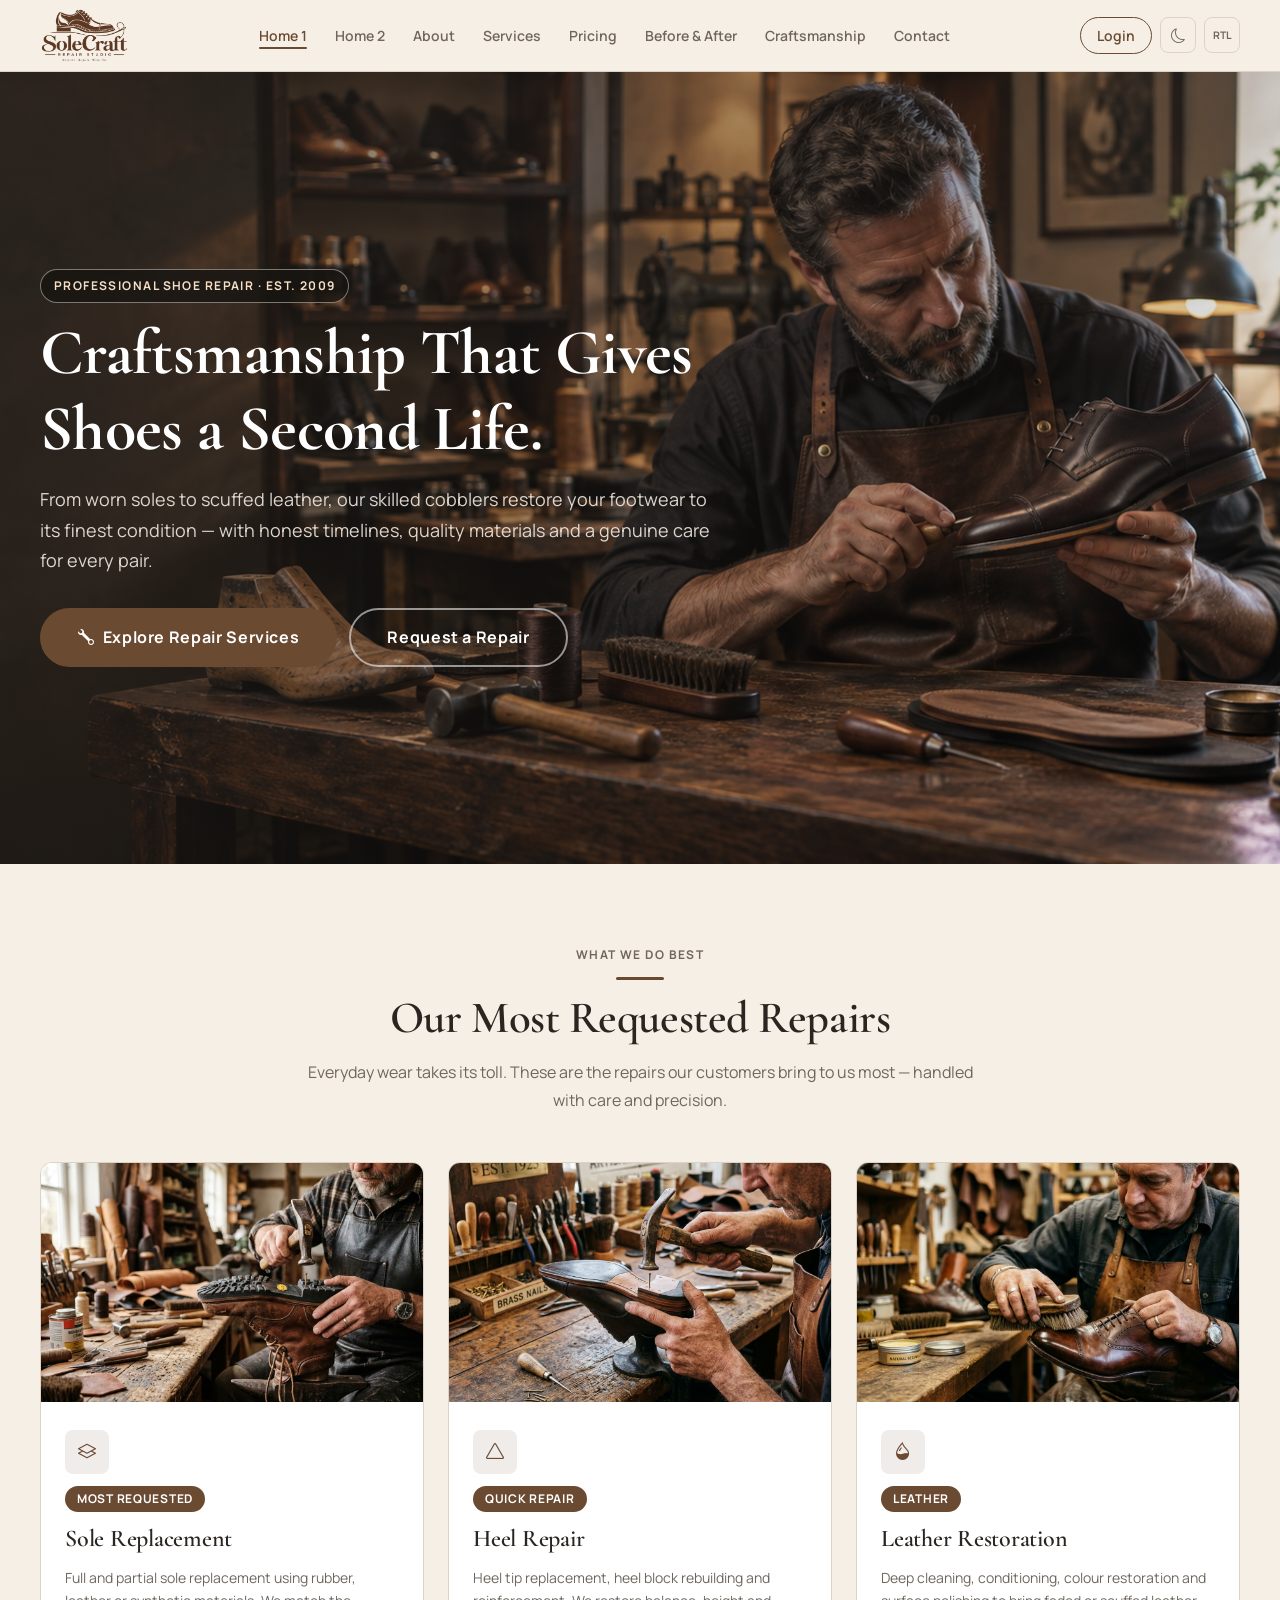
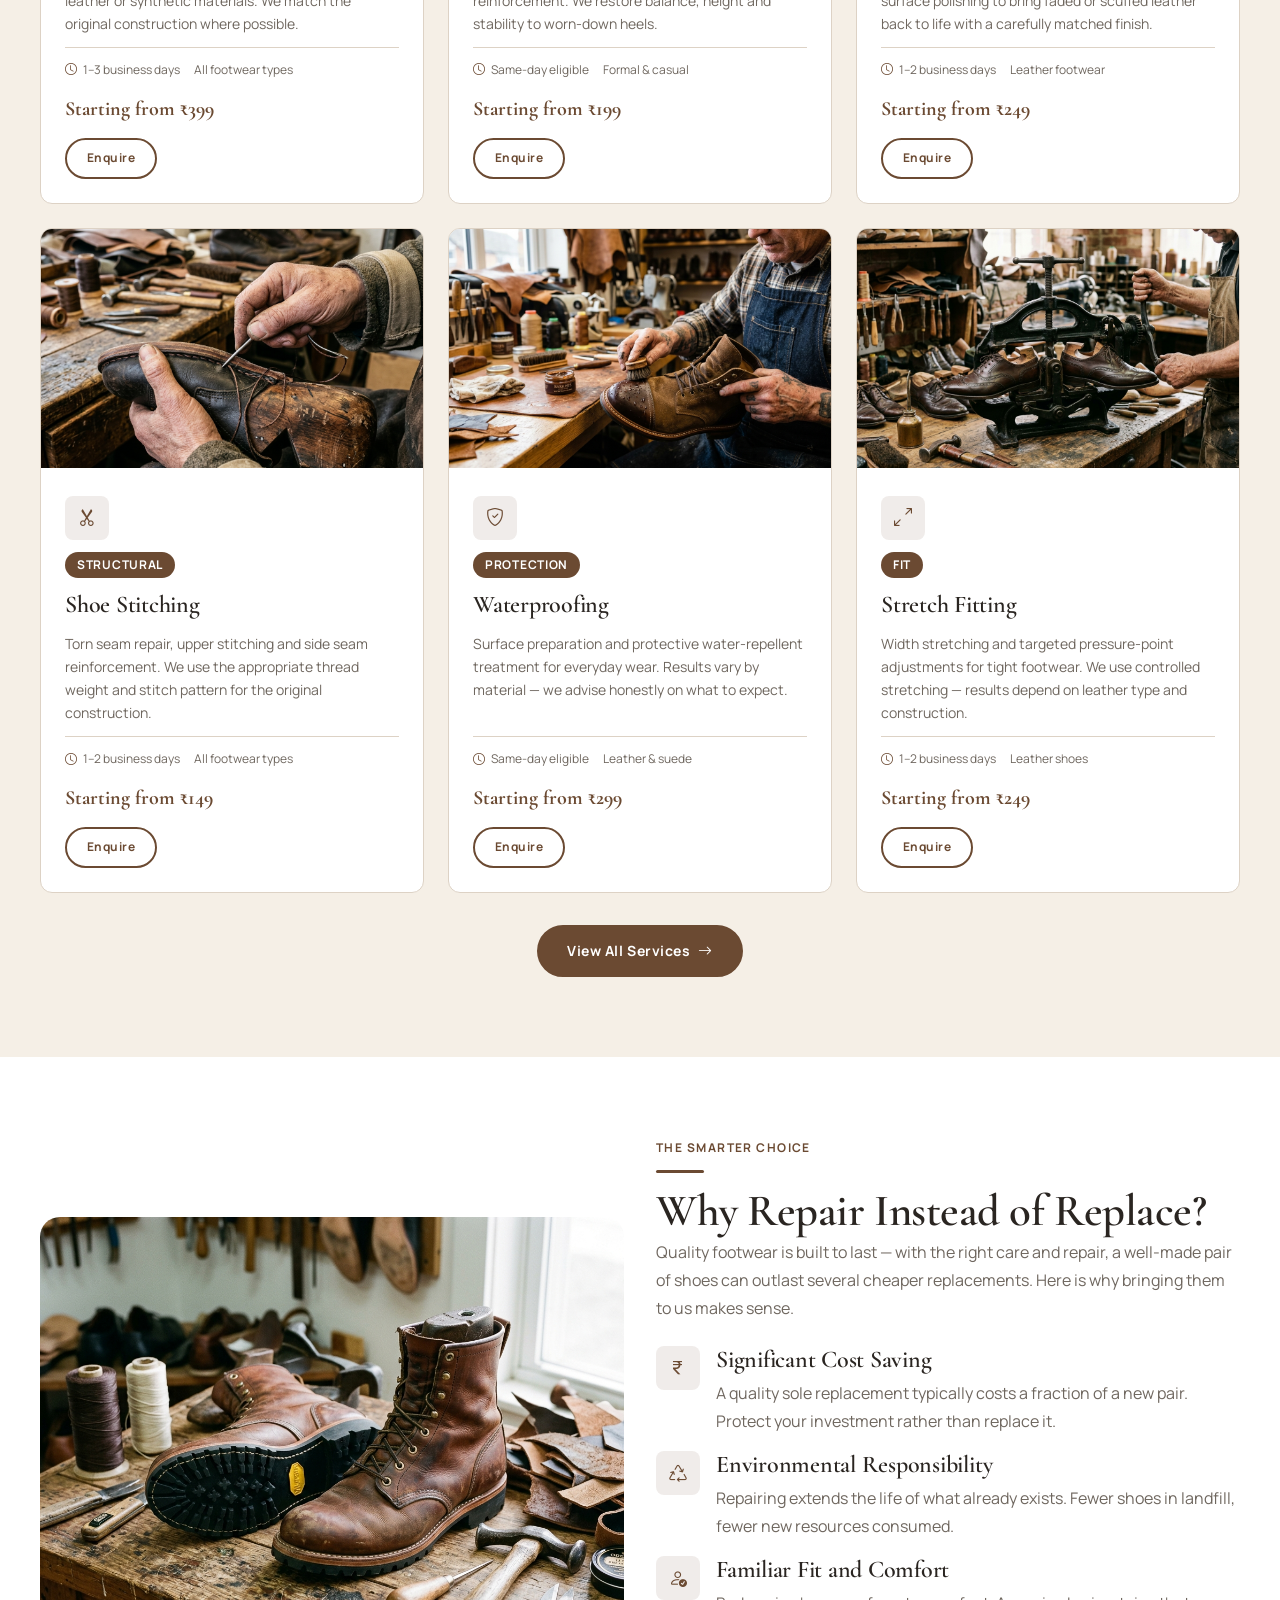
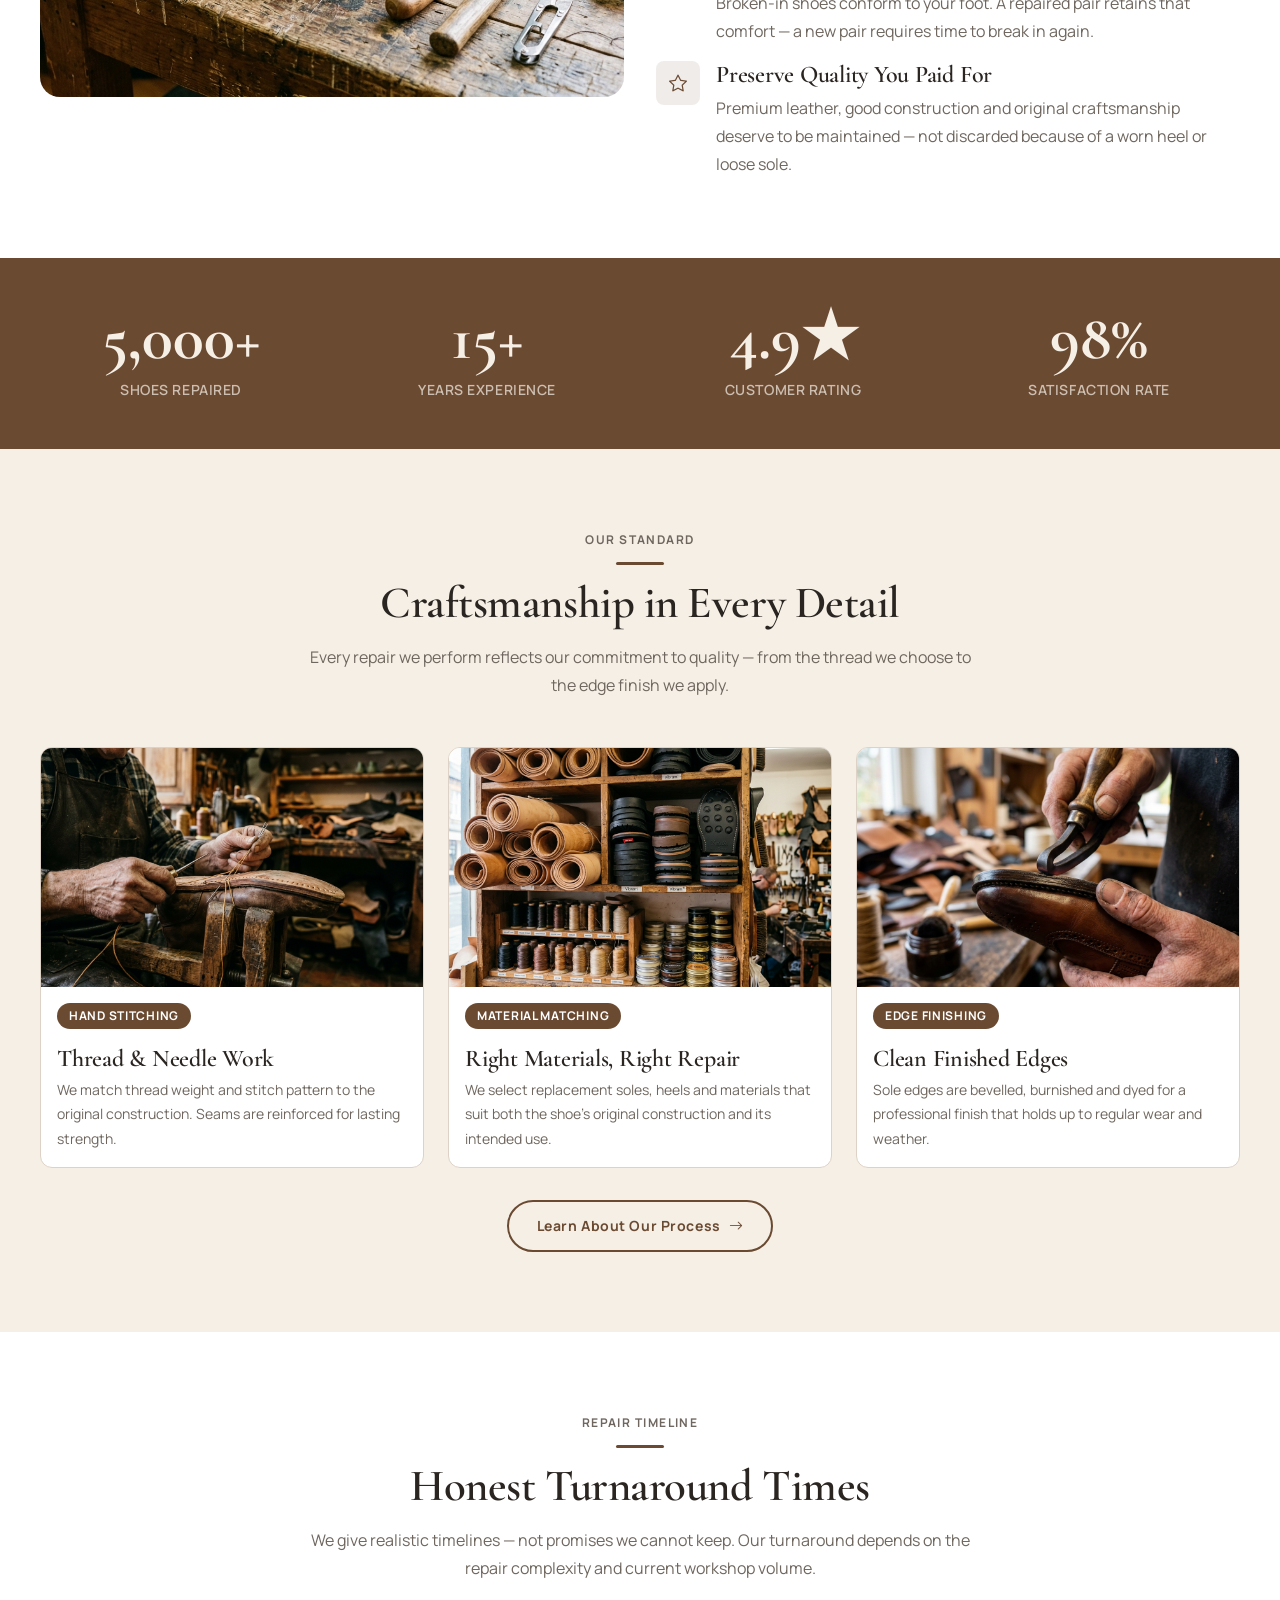
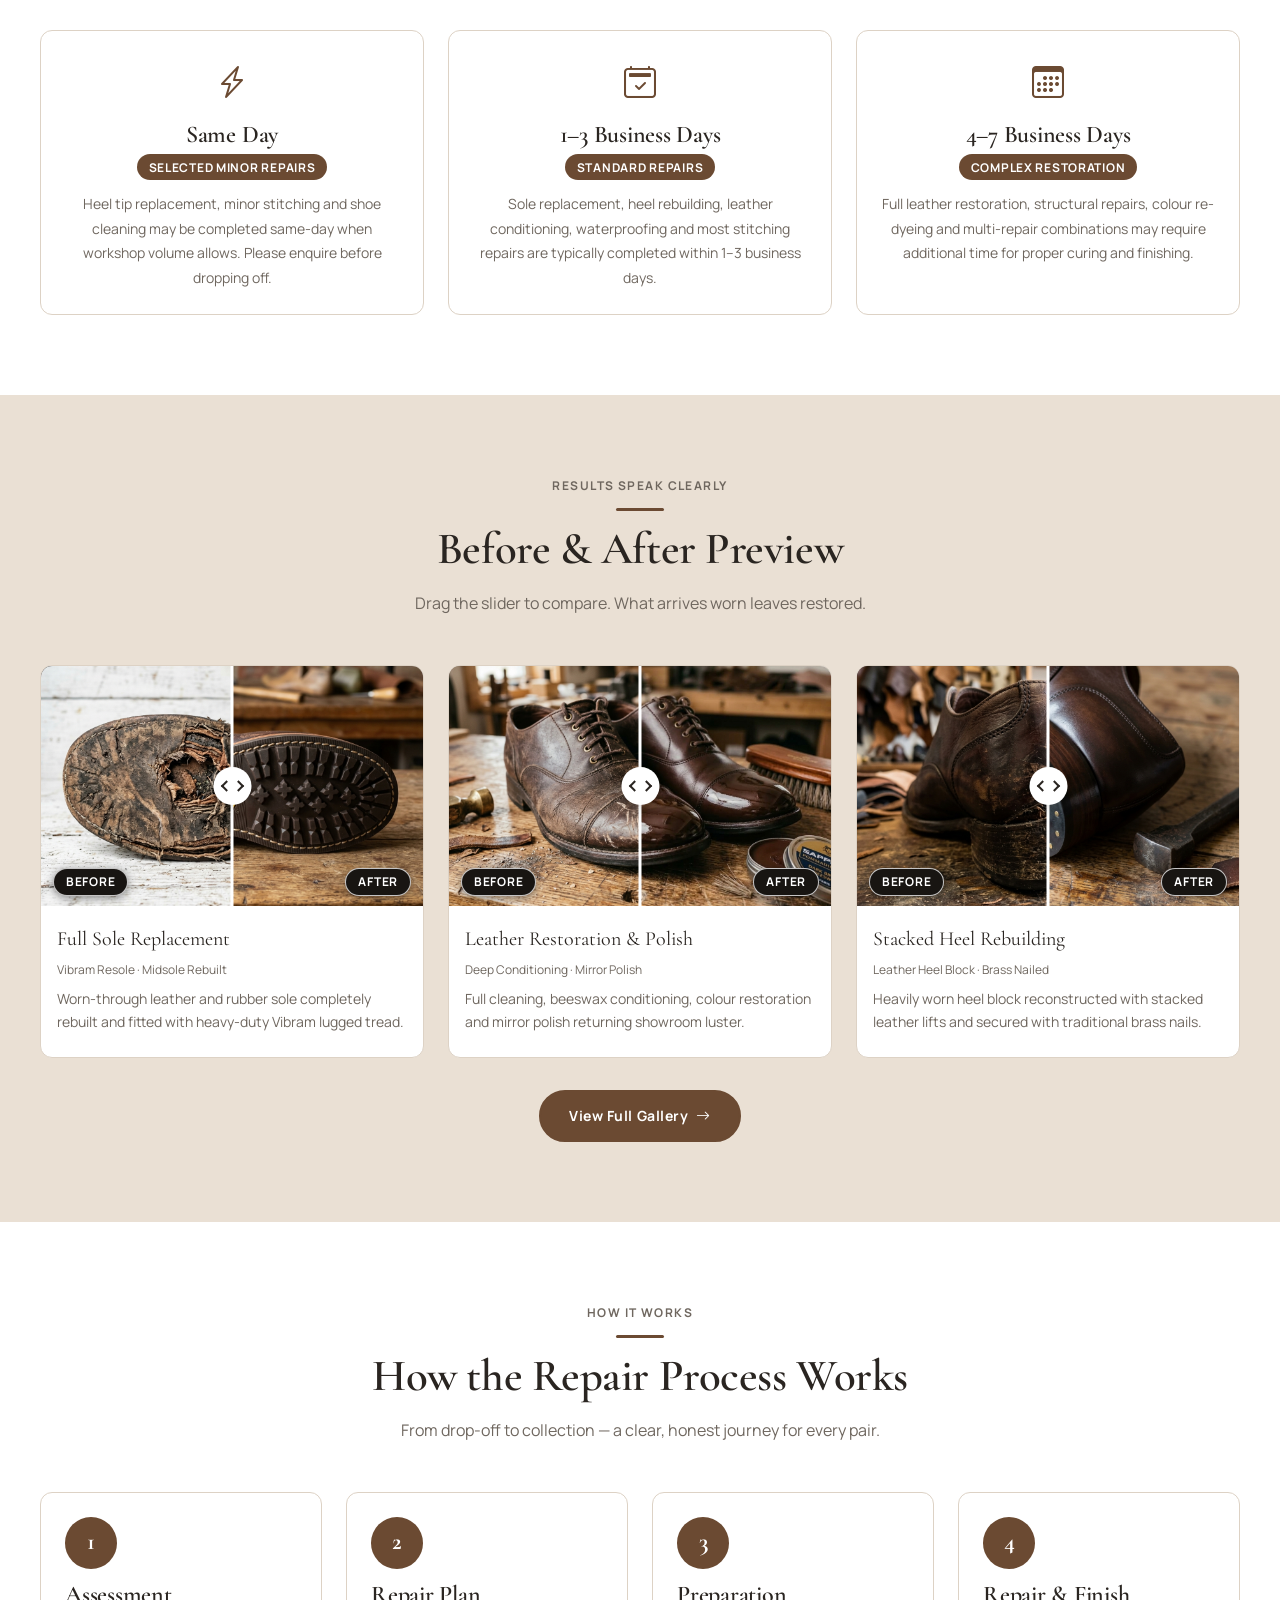
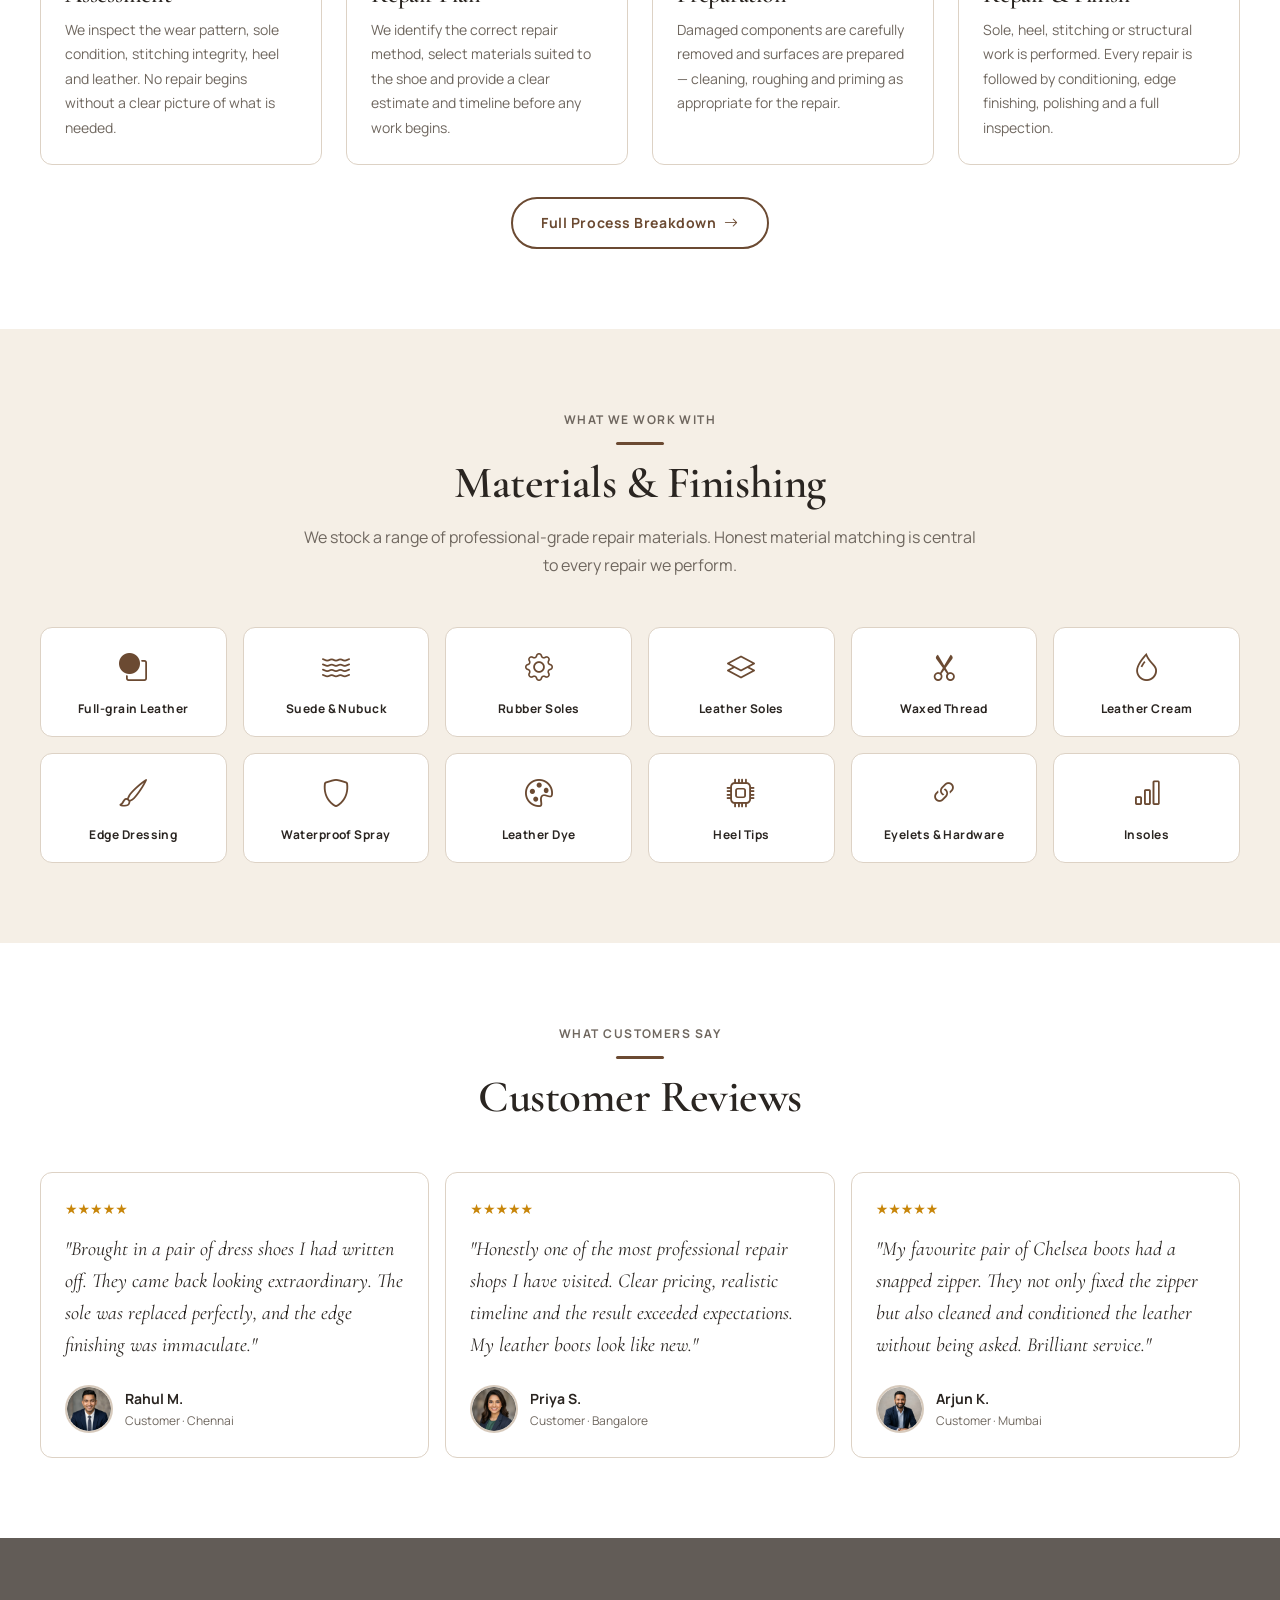
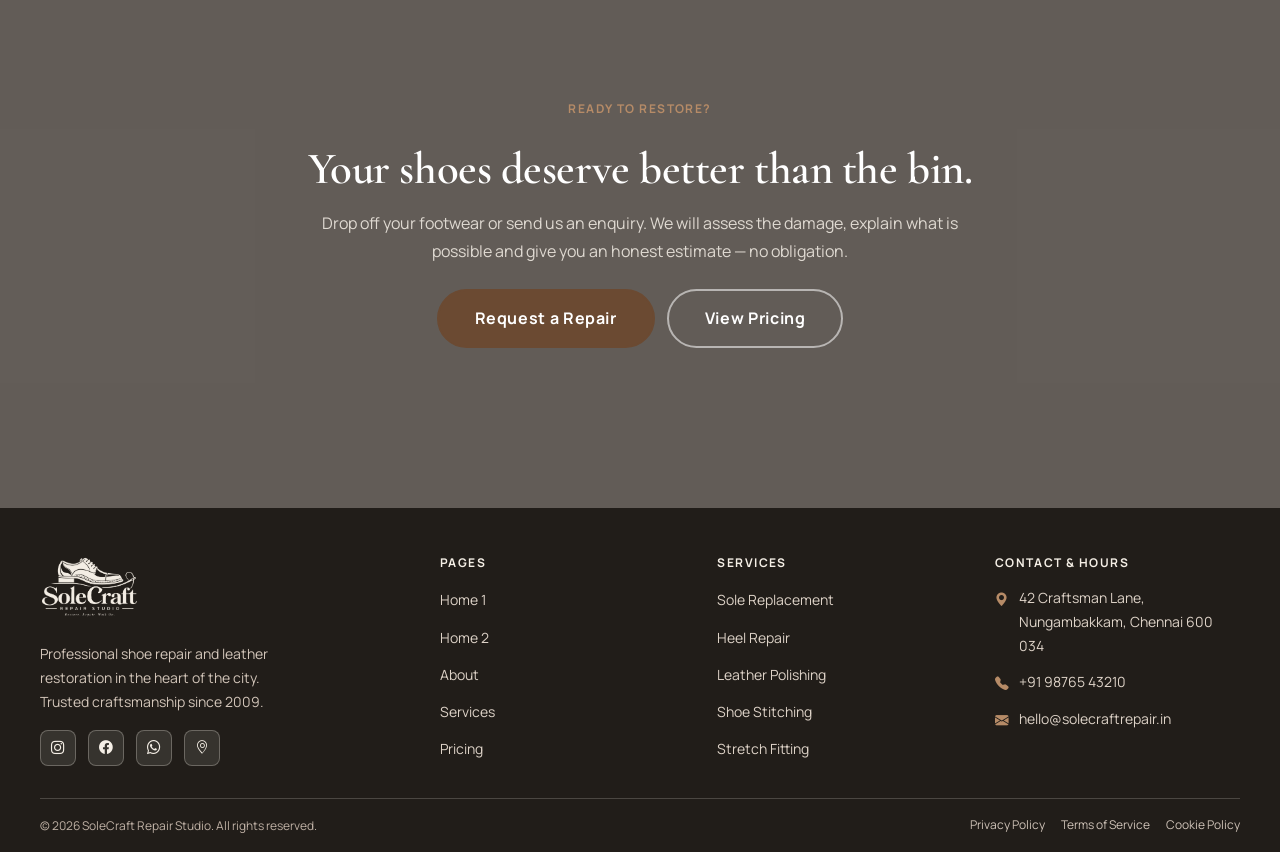
==== commit e543ae70: "bugs fixed" ====
--- a/index.html
+++ b/index.html
@@ -130,6 +130,9 @@
     .material-item:hover {
       border-color: var(--clr-primary);
       background: var(--clr-beige);
+    }
+    [data-theme="dark"] .material-item:hover {
+      background: #3a3129;
     }
     .material-item i { font-size: 1.75rem; color: var(--clr-primary); margin-bottom: 0.5rem; }
     .material-item span { font-size: var(--fs-xs); font-weight: 700; color: var(--clr-heading); letter-spacing: 0.04em; }
--- a/css/header.css
+++ b/css/header.css
@@ -53,9 +53,9 @@
 }
 
 .sc-brand-logo {
-  height: 48px;
+  height: 56px;
   width: auto;
-  max-width: 170px;
+  max-width: 195px;
   object-fit: contain;
   display: block;
 }
@@ -329,6 +329,18 @@
   margin-bottom: var(--sp-2);
 }
 
+.sc-hero .sc-hero-content .eyebrow {
+  display: inline-block;
+  width: fit-content;
+  max-width: 100%;
+  padding: 0.45rem 0.8rem;
+  border: 1px solid rgba(245, 239, 230, 0.45);
+  border-radius: var(--radius-full);
+  background: rgba(24, 21, 18, 0.82);
+  color: #f5dfc7;
+  line-height: 1.45;
+}
+
 .sc-hero-content h1 {
   color: var(--clr-white);
   margin-bottom: var(--sp-3);
--- a/css/gallery.css
+++ b/css/gallery.css
@@ -10,6 +10,10 @@
   gap: 0.5rem;
   margin-bottom: var(--sp-5);
   align-items: center;
+  justify-content: center;
+  width: 100%;
+  margin-inline: auto;
+  text-align: center;
 }
 
 .gallery-filter-btn {
@@ -40,6 +44,36 @@
   display: grid;
   grid-template-columns: repeat(3, 1fr);
   gap: 1.25rem;
+  justify-content: center;
+}
+
+.gallery-grid[data-visible-count="1"] {
+  display: flex !important;
+  justify-content: center !important;
+}
+
+.gallery-grid[data-visible-count="1"] .gallery-item:not(.hidden) {
+  width: min(100%, 420px);
+}
+
+.gallery-grid[data-visible-count="2"] {
+  display: flex !important;
+  justify-content: center !important;
+  flex-wrap: wrap !important;
+  gap: 1.25rem;
+}
+
+.gallery-grid[data-visible-count="2"] .gallery-item:not(.hidden) {
+  width: min(100%, 420px);
+}
+
+.gallery-empty {
+  grid-column: 1 / -1;
+  text-align: center;
+  padding: var(--sp-6) var(--sp-3);
+  color: var(--clr-muted);
+  font-size: var(--fs-md);
+  width: 100%;
 }
 
 .gallery-item {
@@ -130,6 +164,32 @@
   color: var(--clr-primary);
   font-size: 0.875rem;
   pointer-events: none;
+}
+
+/* Keep the drag direction visible even when the icon font is unavailable. */
+.ba-handle-knob i {
+  display: none;
+}
+
+.ba-handle-knob::before,
+.ba-handle-knob::after {
+  content: "";
+  position: absolute;
+  top: 15px;
+  width: 8px;
+  height: 8px;
+  border-top: 2px solid #2a2521;
+  border-right: 2px solid #2a2521;
+}
+
+.ba-handle-knob::before {
+  left: 9px;
+  transform: rotate(-135deg);
+}
+
+.ba-handle-knob::after {
+  right: 9px;
+  transform: rotate(45deg);
 }
 
 /* ── Before/After Labels ─────────────────────────────────── */
--- a/css/footer.css
+++ b/css/footer.css
@@ -44,9 +44,9 @@
 }
 
 .footer-brand-logo {
-  height: 52px;
+  height: 62px;
   width: auto;
-  max-width: 180px;
+  max-width: 205px;
   object-fit: contain;
   display: block;
 }
--- a/css/dark-theme.css
+++ b/css/dark-theme.css
@@ -48,6 +48,11 @@
   color: var(--clr-primary);
 }
 
+[data-theme="dark"] .services-strip-item:hover,
+[data-theme="dark"] .services-strip-item:focus-visible {
+  background: #3a3129;
+}
+
 /* ── Navbar Dark ─────────────────────────────────────────── */
 [data-theme="dark"] .sc-navbar {
   background: rgba(24,21,18,0.95);
--- a/css/rtl.css
+++ b/css/rtl.css
@@ -6,6 +6,11 @@
 [dir="rtl"] {
   direction: rtl;
   text-align: right;
+}
+
+/* Keep English copy and punctuation in reading order while the layout mirrors. */
+[dir="rtl"] :where(h1, h2, h3, h4, h5, h6, p, blockquote, cite) {
+  direction: ltr;
 }
 
 /* ── Navbar RTL ──────────────────────────────────────────── */
@@ -32,13 +37,43 @@
   text-align: center;
 }
 
+[dir="rtl"] .sc-page-hero .page-hero-content h1,
+[dir="rtl"] .sc-page-hero .page-hero-content p,
+[dir="rtl"] .sc-page-hero .page-hero-content .eyebrow {
+  text-align: center;
+  margin-inline: auto;
+}
+
+/* ── CTA RTL ─────────────────────────────────────────────── */
+[dir="rtl"] .cta-section .cta-content {
+  text-align: center;
+}
+
+[dir="rtl"] .cta-section .cta-content h2,
+[dir="rtl"] .cta-section .cta-content p,
+[dir="rtl"] .cta-section .cta-content .eyebrow {
+  text-align: center;
+  margin-inline: auto;
+}
+
 /* ── Section Header RTL ──────────────────────────────────── */
 [dir="rtl"] .section-header .sc-divider {
   margin-right: 0;
   margin-left: auto;
 }
 
+[dir="rtl"] .section-header.center {
+  text-align: center;
+}
+
 [dir="rtl"] .section-header.center .sc-divider {
+  margin-inline: auto;
+}
+
+[dir="rtl"] .section-header.center .eyebrow,
+[dir="rtl"] .section-header.center h2,
+[dir="rtl"] .section-header.center p {
+  text-align: center;
   margin-inline: auto;
 }
 
@@ -48,19 +83,44 @@
   right: 0.75rem;
 }
 
+/* ── Services Page RTL ───────────────────────────────────── */
+[dir="rtl"] .service-category-header {
+  flex-direction: column;
+  align-items: center;
+  text-align: center;
+}
+
+[dir="rtl"] .service-category-header .service-category-icon {
+  margin-inline: auto;
+}
+
+[dir="rtl"] .service-category-header > div:last-child {
+  text-align: center;
+  margin-inline: auto;
+}
+
+[dir="rtl"] .service-category-title,
+[dir="rtl"] .service-category-desc {
+  text-align: center;
+  margin-inline: auto;
+}
+
 /* ── Cards RTL ───────────────────────────────────────────── */
-[dir="rtl"] .service-category-header {
-  flex-direction: row-reverse;
-}
-
 [dir="rtl"] .add-service-card {
-  flex-direction: row-reverse;
+  flex-direction: row;
   text-align: right;
 }
 
 [dir="rtl"] .footer-contact-item {
-  flex-direction: row-reverse;
-  text-align: right;
+  flex-direction: row;
+  text-align: right;
+}
+
+[dir="rtl"] .footer-contact-item span {
+  min-width: 0;
+  direction: ltr;
+  unicode-bidi: isolate;
+  overflow-wrap: anywhere;
 }
 
 /* ── Footer RTL ──────────────────────────────────────────── */
@@ -104,7 +164,7 @@
 
 [dir="rtl"] .auth-options-row,
 [dir="rtl"] .remember-option {
-  flex-direction: row-reverse;
+  flex-direction: row;
 }
 
 /* ── Pricing RTL ─────────────────────────────────────────── */
@@ -128,6 +188,28 @@
 /* ── Form RTL ────────────────────────────────────────────── */
 [dir="rtl"] .sc-form-label {
   text-align: right;
+}
+
+[dir="rtl"] .sc-form-control,
+[dir="rtl"] .sc-select-trigger,
+[dir="rtl"] .sc-select-option {
+  direction: ltr;
+  text-align: right;
+}
+
+[dir="rtl"] .sc-form-control::placeholder {
+  text-align: right;
+}
+
+[dir="rtl"] .sc-select-trigger {
+  background-position: left 1rem center;
+  padding-left: 2.5rem;
+  padding-right: 1rem;
+}
+
+[dir="rtl"] .sc-select::after {
+  right: auto;
+  left: 1.1rem;
 }
 
 [dir="rtl"] select.sc-form-control {
@@ -148,16 +230,9 @@
 
 /* ── Gallery Filter RTL ──────────────────────────────────── */
 [dir="rtl"] .gallery-filters {
-  flex-direction: row-reverse;
-}
-
-/* ── Before/After Labels RTL ─────────────────────────────── */
-[dir="rtl"] .ba-label.before {
-  left: auto;
-  right: 12px;
-}
-
-[dir="rtl"] .ba-label.after {
-  right: auto;
-  left: 12px;
-}
+  flex-direction: row;
+  justify-content: center;
+  margin-inline: auto;
+}
+
+/* Comparison images keep their physical before/after sides in both modes. */
--- a/css/responsive-fixes.css
+++ b/css/responsive-fixes.css
@@ -20,32 +20,54 @@
   background-position: 22% center;
 }
 
-/* Home 2 uses left-anchored editorial hero on wide desktop only */
+/* Keep Home 1 copy on the same side when the document direction changes. */
+[dir="rtl"] .home1-hero .container-sc { direction: ltr; }
+[dir="rtl"] .home1-hero .sc-hero-content { direction: rtl; text-align: right; }
+[dir="rtl"] .home1-hero .hero-overlay {
+  background: linear-gradient(120deg, rgba(42,37,33,0.70) 0%, rgba(42,37,33,0.30) 60%, transparent 100%);
+}
+
+/* Home 2 hero copy sits on the right of the workshop photo on wide screens. */
 @media (min-width: 1025px) and (orientation: landscape) {
   .home2-hero .container-sc {
     max-width: none;
-    margin-left: 0;
-    margin-right: auto;
-    padding-left: clamp(1rem, 2.2vw, 2rem);
-  }
-
-  .home2-hero .sc-hero-content {
-    margin-left: 0;
-    margin-right: auto;
-    text-align: left;
-  }
-
-  [dir="rtl"] .home2-hero .container-sc {
     margin-left: auto;
     margin-right: 0;
-    padding-inline: clamp(1rem, 2.2vw, 2rem);
+    padding-right: clamp(1rem, 2.2vw, 2rem);
+  }
+
+  .home2-hero .sc-hero-content {
+    margin-left: auto;
+    margin-right: 0;
+    text-align: left;
+  }
+
+  .home2-hero .hero-overlay {
+    background: linear-gradient(270deg, rgba(28,23,19,0.78), rgba(28,23,19,0.38) 65%, transparent);
+  }
+
+  [dir="rtl"] .home2-hero .container-sc {
+    direction: ltr;
+    margin-left: auto;
+    margin-right: 0;
+    padding-left: 0;
+    padding-right: clamp(1rem, 2.2vw, 2rem);
   }
 
   [dir="rtl"] .home2-hero .sc-hero-content {
+    direction: rtl;
     margin-left: auto;
     margin-right: 0;
     text-align: right;
   }
+
+  [dir="rtl"] .home2-hero .hero-overlay {
+    background: linear-gradient(270deg, rgba(28,23,19,0.78), rgba(28,23,19,0.38) 65%, transparent);
+  }
+}
+
+@media (min-width: 1025px) {
+  #reviews .testimonial-card .t-text { max-width: 24rem; }
 }
 
 /* ── Home Hero Banners: Centering & Proportions for 768x1024, 1024x1366, Tablet & Portrait ── */
@@ -176,7 +198,7 @@
 .additional-services-grid, .gallery-grid, .pricing-cards-grid,
 .craft-detail-grid, .turnaround-grid, .process-steps-grid,
 .materials-grid, .reviews-grid, .values-grid, .workshop-gallery,
-.stats-grid, .services-strip {
+.stats-grid {
   align-items: stretch;
   gap: clamp(1rem, 2vw, 1.5rem);
 }
@@ -334,6 +356,13 @@
 
 @media (max-width: 767px) {
   :root { --header-height: 64px; }
+  .auth-image-panel {
+    height: 220px !important;
+    min-height: 0 !important;
+  }
+  .auth-form-panel {
+    min-height: 0 !important;
+  }
   .container-sc,
   .sc-navbar .navbar-container,
   .sc-page-hero .page-hero-content { padding-inline: 1rem; }
@@ -362,16 +391,14 @@
   .hero-ctas .btn-sc, .mobile-full-btn { width: 100%; justify-content: center; }
   .auth-form-panel { padding: 2rem 1.25rem 2.5rem; }
   .auth-brand { margin-bottom: var(--sp-4); }
-  .auth-controls { top: .75rem; right: .75rem; }
-  [dir="rtl"] .auth-controls { left: .75rem; right: auto; }
 }
 
 @media (max-width: 768px) {
-  .sc-brand-logo { height: 42px; }
+  .sc-brand-logo { height: 46px; }
 }
 
 @media (max-width: 400px) {
-  .sc-brand-logo { height: 36px; }
+  .sc-brand-logo { height: 40px; }
   .sc-brand-tagline { display: block; font-size: .5rem; letter-spacing: .06em; }
   .sc-brand-name { font-size: 1.1rem; }
   .sc-brand-icon { width: 36px; height: 36px; }
@@ -422,5 +449,52 @@
     width: calc(50% - .75rem);
     justify-self: center;
   }
-  .services-strip > :last-child:nth-child(odd) { width: calc(50% - .5px); }
-}
+  .services-strip > :last-child:nth-child(odd) { width: calc((100% - .75rem) / 2); }
+}
+
+@media (max-width: 1024px) {
+  #services-overview { padding-block: clamp(1.5rem, 3vw, 2.5rem); }
+  .services-strip {
+    gap: .75rem;
+    background: transparent;
+    border: 0;
+    overflow: visible;
+  }
+  .services-strip-item {
+    padding: 1.25rem 1rem;
+    border: 1px solid var(--clr-border);
+    border-radius: var(--radius-md);
+  }
+}
+
+/* ── Gallery Filters: Centered alignment in every responsive view ── */
+.gallery-filters {
+  display: flex !important;
+  flex-wrap: wrap !important;
+  justify-content: center !important;
+  align-items: center !important;
+  width: 100% !important;
+  margin-inline: auto !important;
+  text-align: center !important;
+}
+
+@media (max-width: 767px) {
+  .gallery-filters {
+    gap: 0.4rem !important;
+    margin-bottom: var(--sp-4) !important;
+  }
+  .gallery-filter-btn {
+    padding: 0.4rem 0.85rem;
+    font-size: 0.72rem;
+  }
+}
+
+@media (max-width: 400px) {
+  .gallery-filters {
+    gap: 0.3rem !important;
+  }
+  .gallery-filter-btn {
+    padding: 0.35rem 0.7rem;
+    font-size: 0.68rem;
+  }
+}
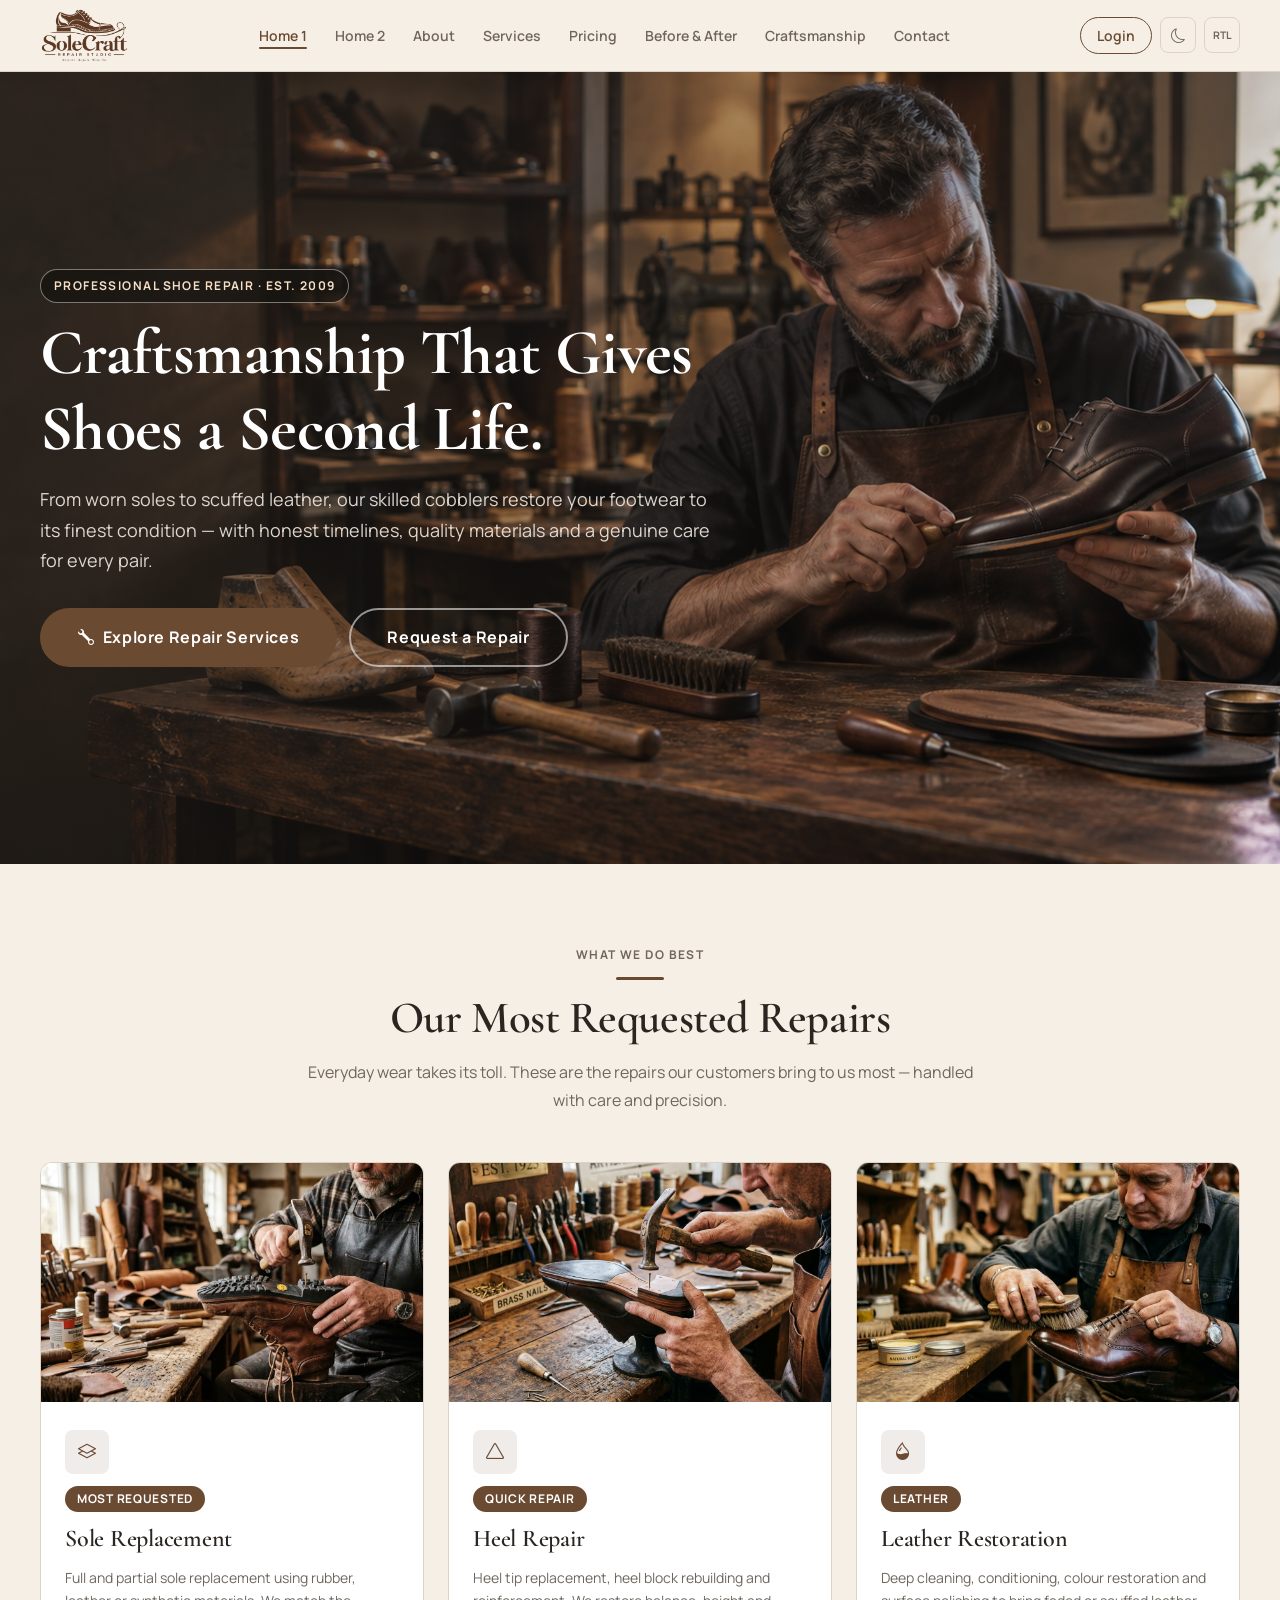
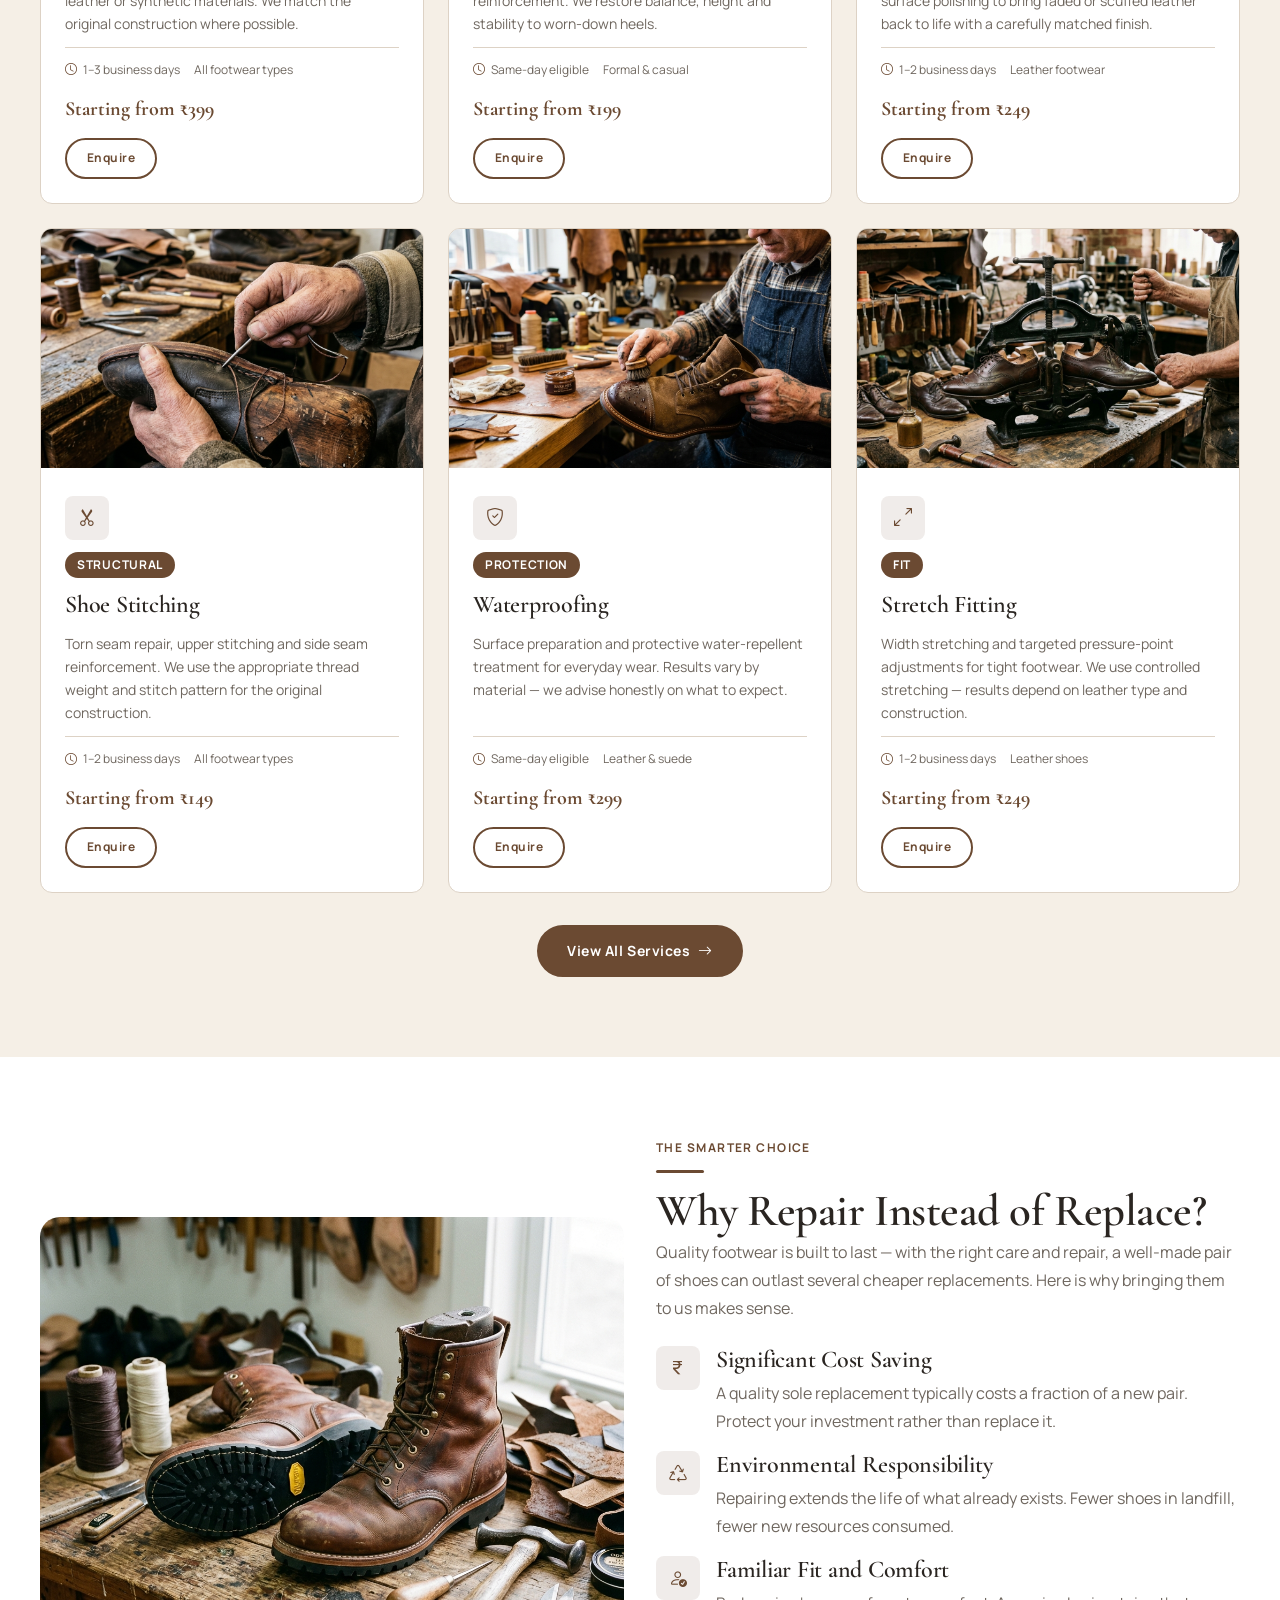
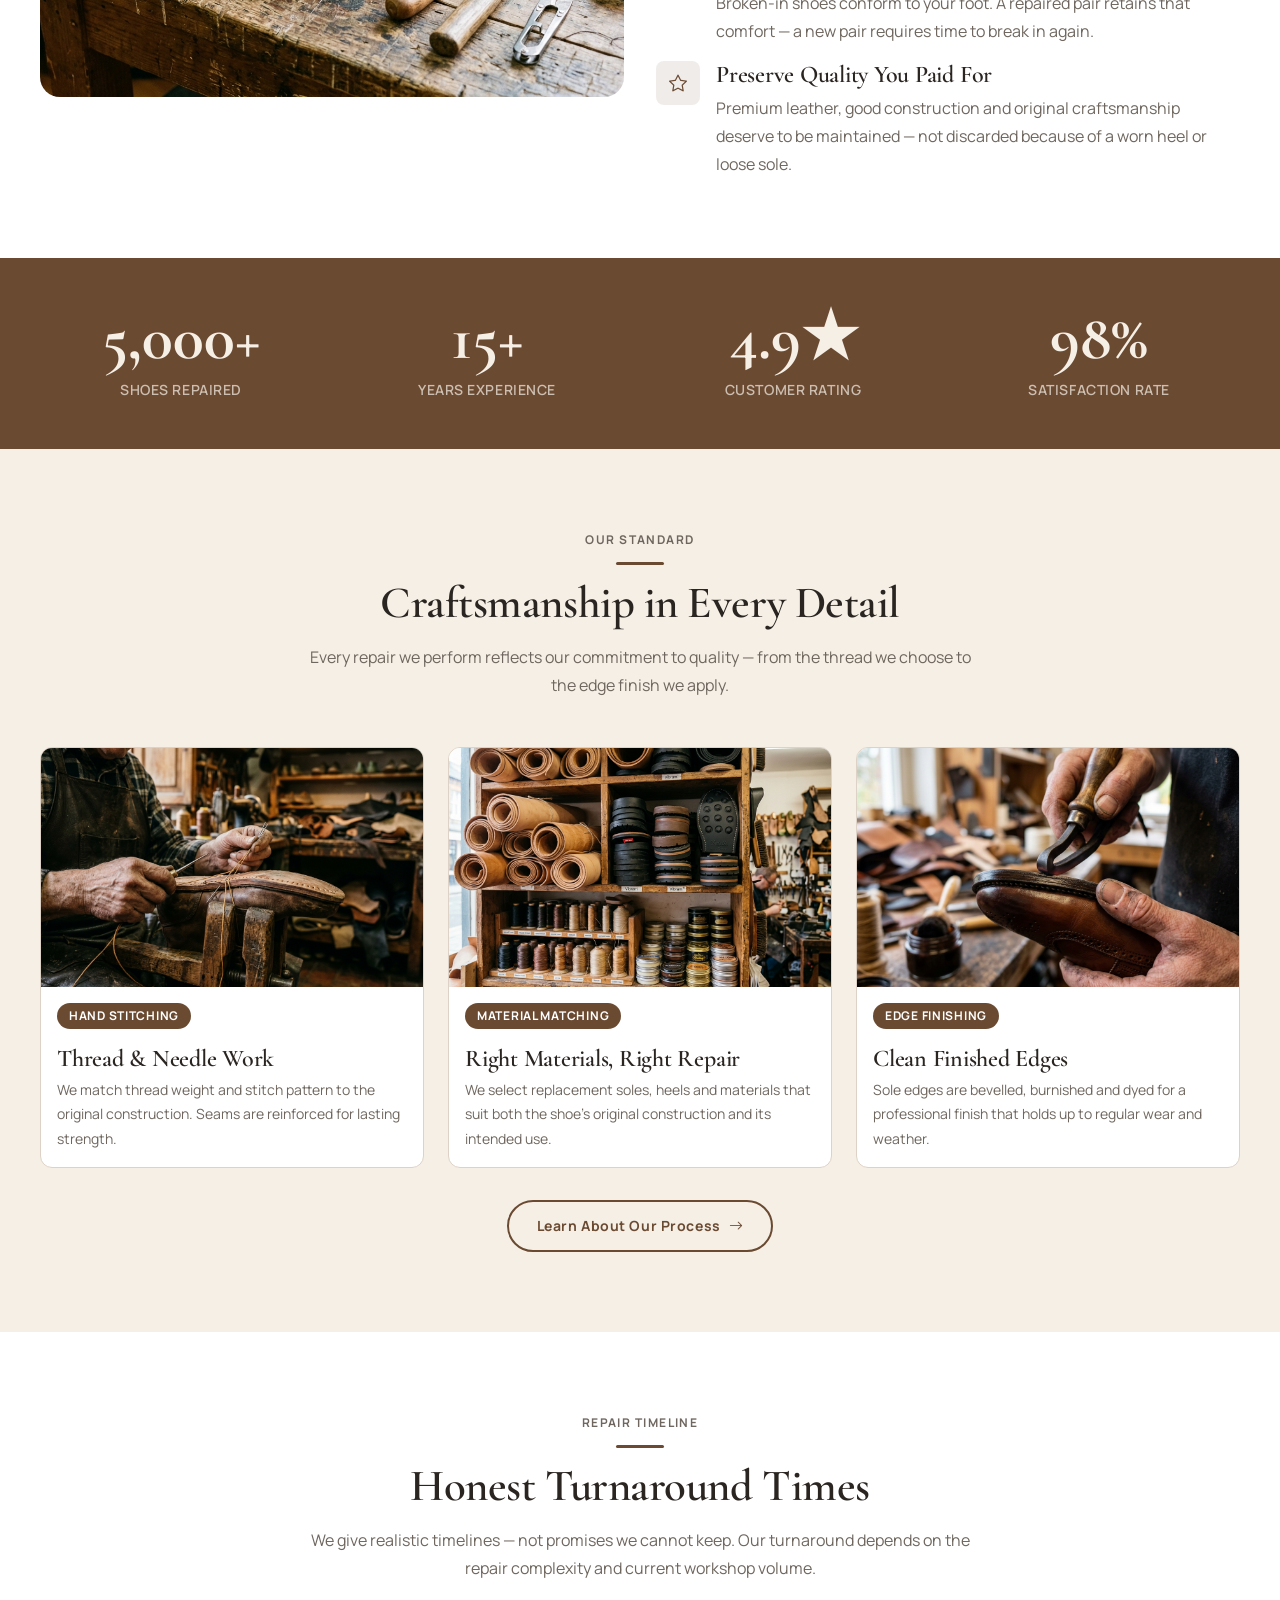
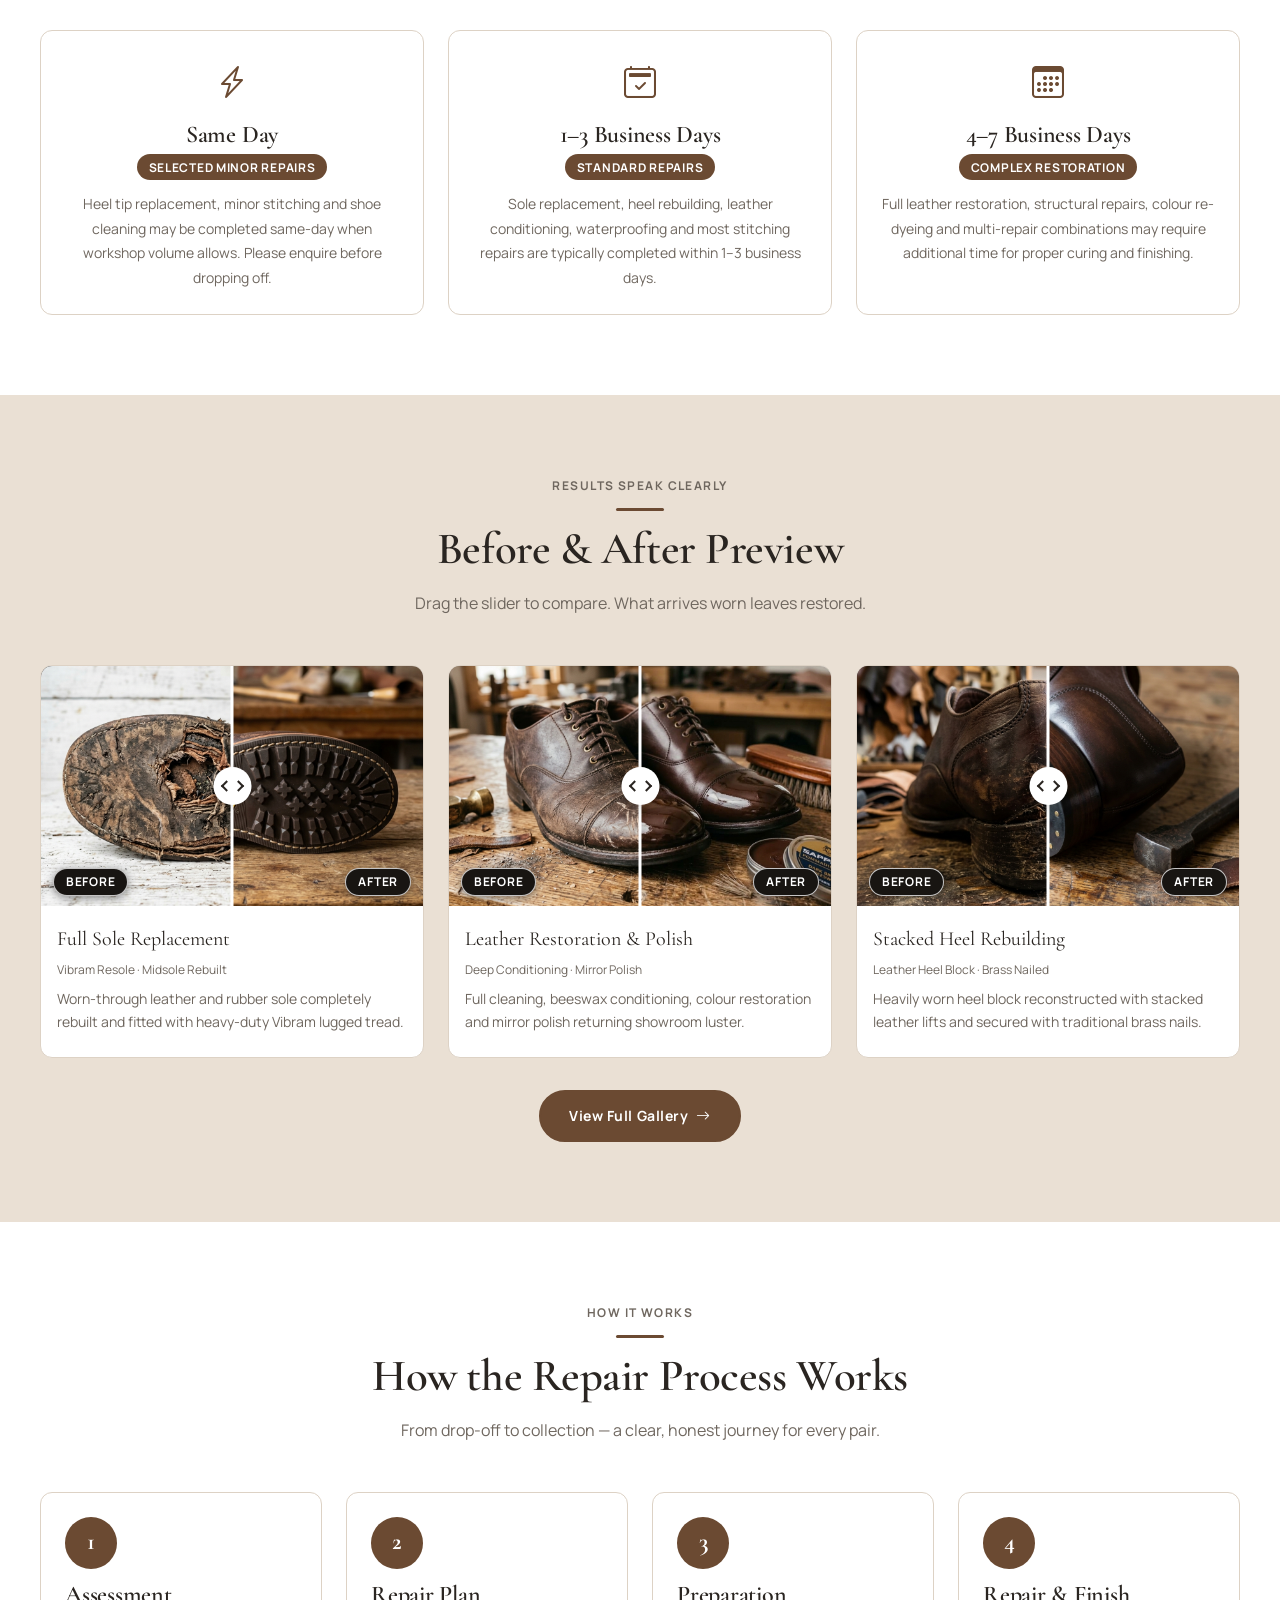
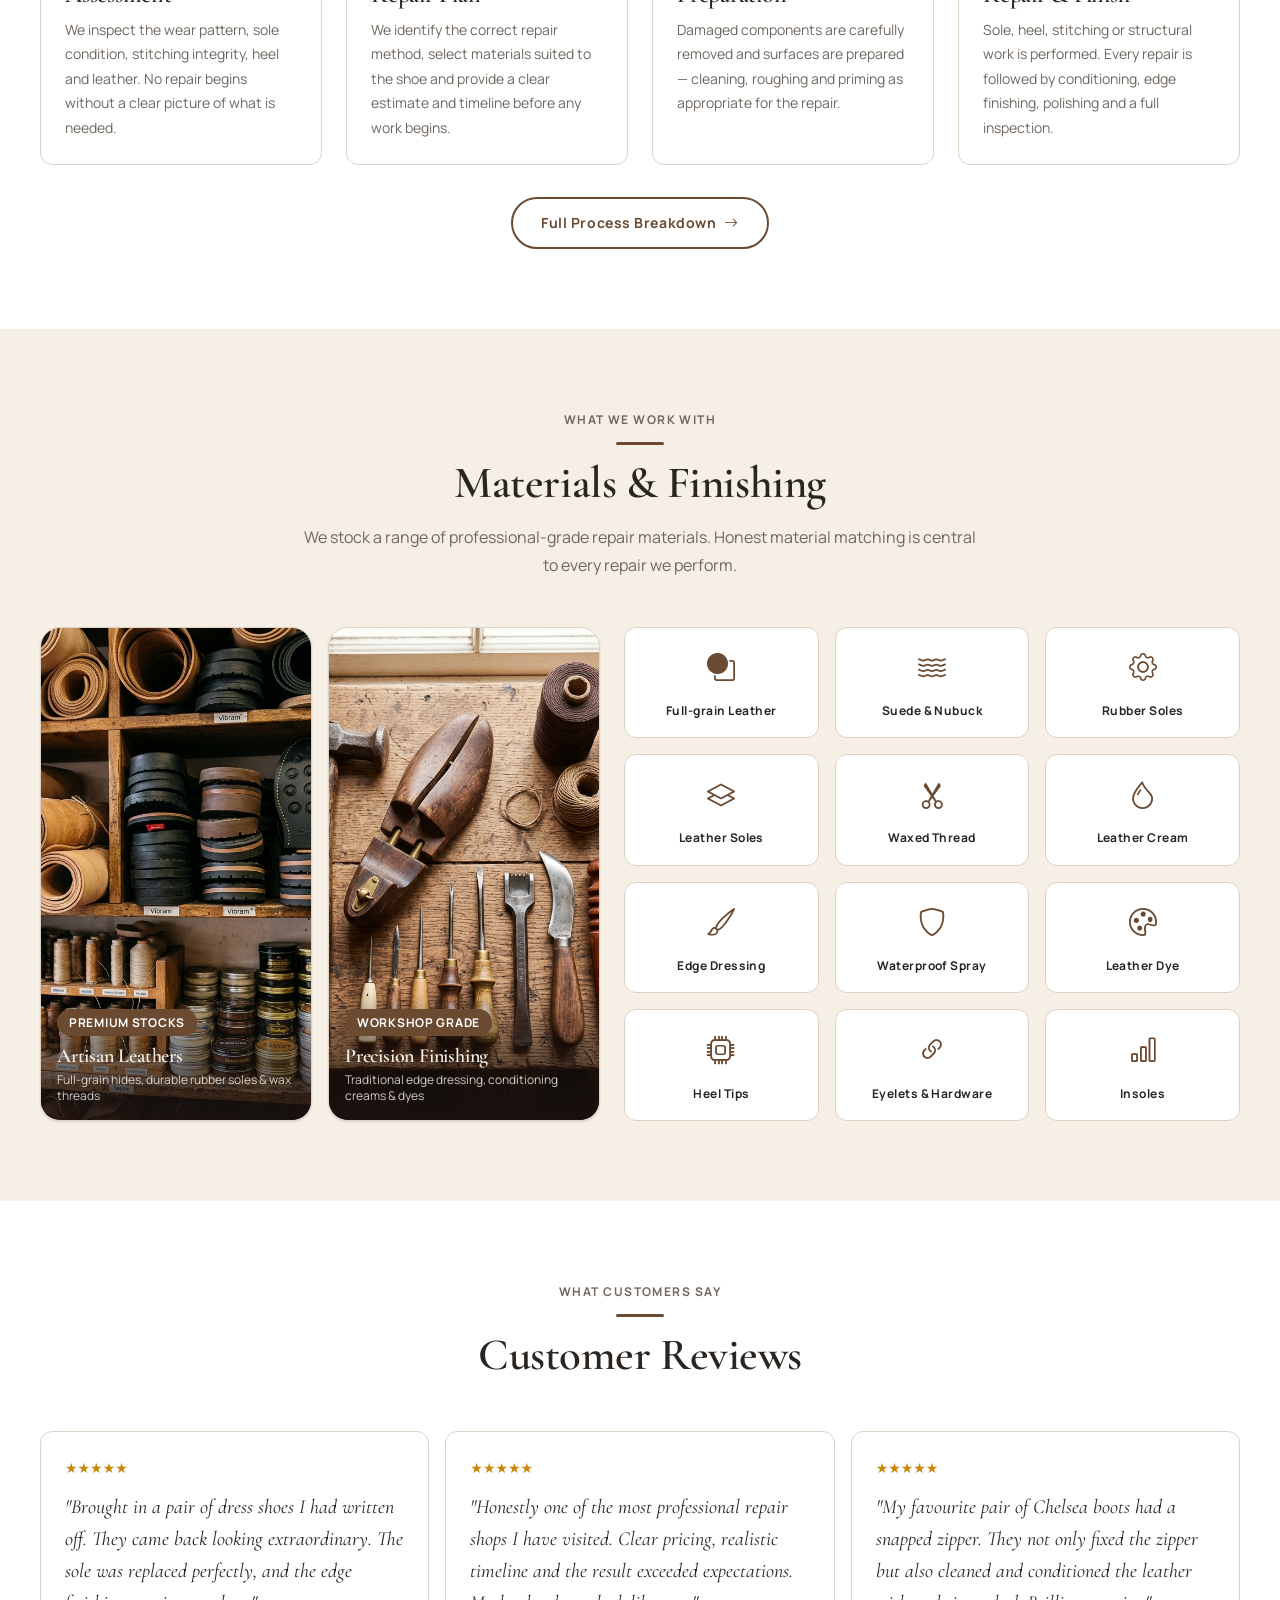
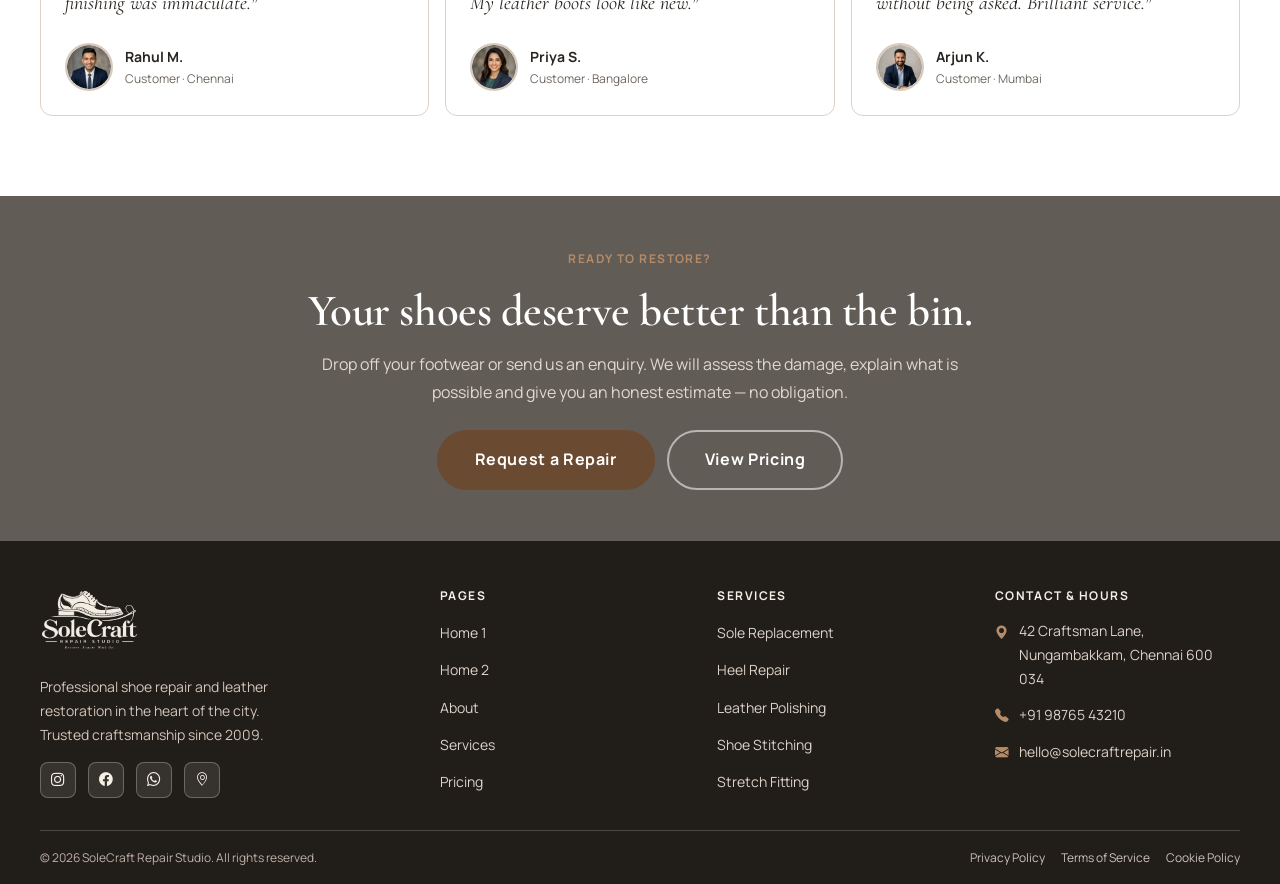
==== commit ae4add5f: "bug fixed" ====
--- a/index.html
+++ b/index.html
@@ -114,10 +114,69 @@
       position: relative;
     }
     .process-step h5 { font-family: var(--font-heading); font-size: var(--fs-xl); color: var(--clr-heading); margin: var(--sp-2) 0 var(--sp-1); }
+    .materials-showcase-grid {
+      display: grid;
+      grid-template-columns: 1fr 1.1fr;
+      gap: var(--sp-4);
+      align-items: stretch;
+    }
+    .materials-images-col {
+      display: grid;
+      grid-template-columns: 1fr 1fr;
+      gap: var(--sp-3);
+      height: 100%;
+    }
+    .materials-img-card {
+      position: relative;
+      border-radius: var(--radius-xl);
+      overflow: hidden;
+      border: 1px solid var(--clr-border);
+      box-shadow: var(--shadow-sm);
+      height: 100%;
+      min-height: 380px;
+      display: flex;
+    }
+    .materials-img-card img {
+      width: 100%;
+      height: 100%;
+      object-fit: cover;
+      display: block;
+      transition: transform var(--transition-slow);
+    }
+    .materials-img-card:hover img {
+      transform: scale(1.05);
+    }
+    .materials-img-overlay {
+      position: absolute;
+      inset: auto 0 0 0;
+      padding: var(--sp-3);
+      background: linear-gradient(to top, rgba(26,18,16,0.92) 0%, rgba(26,18,16,0.45) 60%, transparent 100%);
+      color: #F5EFE6;
+      display: flex;
+      flex-direction: column;
+      gap: 0.25rem;
+      z-index: 2;
+    }
+    .materials-img-overlay h4 {
+      font-family: var(--font-heading);
+      font-size: var(--fs-lg);
+      color: #F5EFE6;
+      margin: 0.25rem 0 0;
+    }
+    .materials-img-overlay p {
+      font-size: var(--fs-xs);
+      color: rgba(245,239,230,0.85);
+      margin: 0;
+      line-height: 1.35;
+    }
+    .materials-grid-col {
+      height: 100%;
+    }
     .materials-grid {
       display: grid;
-      grid-template-columns: repeat(6, 1fr);
+      grid-template-columns: repeat(3, 1fr);
       gap: var(--sp-3);
+      height: 100%;
     }
     .material-item {
       text-align: center;
@@ -126,15 +185,23 @@
       border: 1px solid var(--clr-border);
       border-radius: var(--radius-lg);
       transition: all var(--transition-fast);
+      display: flex;
+      flex-direction: column;
+      align-items: center;
+      justify-content: center;
+      gap: 0.35rem;
     }
     .material-item:hover {
       border-color: var(--clr-primary);
       background: var(--clr-beige);
+      transform: translateY(-2px);
+      box-shadow: var(--shadow-sm);
     }
     [data-theme="dark"] .material-item:hover {
       background: #3a3129;
     }
-    .material-item i { font-size: 1.75rem; color: var(--clr-primary); margin-bottom: 0.5rem; }
+    .material-item i { font-size: 1.75rem; color: var(--clr-primary); margin-bottom: 0.25rem; transition: transform var(--transition-fast); }
+    .material-item:hover i { transform: scale(1.1); }
     .material-item span { font-size: var(--fs-xs); font-weight: 700; color: var(--clr-heading); letter-spacing: 0.04em; }
     .reviews-grid {
       display: grid;
@@ -145,12 +212,25 @@
       .why-repair-grid { grid-template-columns: 1fr; }
       .why-repair-img { height: 300px; }
       .craft-detail-grid, .turnaround-grid, .reviews-grid { grid-template-columns: repeat(2, 1fr); }
-      .stats-grid, .process-steps-grid, .materials-grid { grid-template-columns: repeat(2, 1fr); }
+      .stats-grid, .process-steps-grid { grid-template-columns: repeat(2, 1fr); }
+      .materials-showcase-grid { grid-template-columns: 1fr; gap: var(--sp-4); }
+      .materials-img-card { min-height: 240px; height: 260px; }
+      .materials-grid { grid-template-columns: repeat(3, 1fr); }
     }
     @media (max-width: 767px) {
       .craft-detail-grid, .turnaround-grid, .reviews-grid,
       .stats-grid, .process-steps-grid { grid-template-columns: 1fr; }
-      .materials-grid { grid-template-columns: repeat(3, 1fr); }
+      .materials-images-col { grid-template-columns: 1fr 1fr; gap: var(--sp-2); }
+      .materials-img-card { min-height: 180px; height: 190px; }
+      .materials-img-overlay { padding: 0.75rem; }
+      .materials-img-overlay h4 { font-size: var(--fs-base); }
+      .materials-img-overlay p { display: none; }
+      .materials-grid { grid-template-columns: repeat(2, 1fr) !important; gap: var(--sp-2); }
+    }
+    @media (max-width: 480px) {
+      .materials-images-col { grid-template-columns: 1fr; }
+      .materials-img-card { min-height: 180px; height: 180px; }
+      .materials-img-overlay p { display: block; }
     }
   </style>
 </head>
@@ -605,19 +685,44 @@
       <h2 id="materials-heading">Materials &amp; Finishing</h2>
       <p>We stock a range of professional-grade repair materials. Honest material matching is central to every repair we perform.</p>
     </div>
-    <div class="materials-grid">
-      <div class="material-item fade-up"><i class="bi bi-circle-square"></i><span>Full-grain Leather</span></div>
-      <div class="material-item fade-up stagger-1"><i class="bi bi-water"></i><span>Suede &amp; Nubuck</span></div>
-      <div class="material-item fade-up stagger-2"><i class="bi bi-gear"></i><span>Rubber Soles</span></div>
-      <div class="material-item fade-up stagger-3"><i class="bi bi-layers"></i><span>Leather Soles</span></div>
-      <div class="material-item fade-up stagger-4"><i class="bi bi-scissors"></i><span>Waxed Thread</span></div>
-      <div class="material-item fade-up stagger-5"><i class="bi bi-droplet"></i><span>Leather Cream</span></div>
-      <div class="material-item fade-up"><i class="bi bi-brush"></i><span>Edge Dressing</span></div>
-      <div class="material-item fade-up stagger-1"><i class="bi bi-shield"></i><span>Waterproof Spray</span></div>
-      <div class="material-item fade-up stagger-2"><i class="bi bi-palette"></i><span>Leather Dye</span></div>
-      <div class="material-item fade-up stagger-3"><i class="bi bi-cpu"></i><span>Heel Tips</span></div>
-      <div class="material-item fade-up stagger-4"><i class="bi bi-link-45deg"></i><span>Eyelets &amp; Hardware</span></div>
-      <div class="material-item fade-up stagger-5"><i class="bi bi-bar-chart"></i><span>Insoles</span></div>
+    <div class="materials-showcase-grid">
+      <!-- Two Images Grid Side -->
+      <div class="materials-images-col fade-up">
+        <div class="materials-img-card">
+          <img src="assets/images/craftsmanship/materials-display.jpg" alt="Premium leathers, Vibram soles, and repair materials" loading="lazy">
+          <div class="materials-img-overlay">
+            <span class="sc-badge sc-badge-primary">Premium Stocks</span>
+            <h4>Artisan Leathers</h4>
+            <p>Full-grain hides, durable rubber soles &amp; wax threads</p>
+          </div>
+        </div>
+        <div class="materials-img-card">
+          <img src="assets/images/craftsmanship/bench-tools.jpg" alt="Master cobbler bench tools and edge finishing equipment" loading="lazy">
+          <div class="materials-img-overlay">
+            <span class="sc-badge sc-badge-dark">Workshop Grade</span>
+            <h4>Precision Finishing</h4>
+            <p>Traditional edge dressing, conditioning creams &amp; dyes</p>
+          </div>
+        </div>
+      </div>
+
+      <!-- Materials Items Grid Side -->
+      <div class="materials-grid-col fade-up stagger-1">
+        <div class="materials-grid">
+          <div class="material-item fade-up"><i class="bi bi-circle-square"></i><span>Full-grain Leather</span></div>
+          <div class="material-item fade-up stagger-1"><i class="bi bi-water"></i><span>Suede &amp; Nubuck</span></div>
+          <div class="material-item fade-up stagger-2"><i class="bi bi-gear"></i><span>Rubber Soles</span></div>
+          <div class="material-item fade-up stagger-3"><i class="bi bi-layers"></i><span>Leather Soles</span></div>
+          <div class="material-item fade-up stagger-4"><i class="bi bi-scissors"></i><span>Waxed Thread</span></div>
+          <div class="material-item fade-up stagger-5"><i class="bi bi-droplet"></i><span>Leather Cream</span></div>
+          <div class="material-item fade-up"><i class="bi bi-brush"></i><span>Edge Dressing</span></div>
+          <div class="material-item fade-up stagger-1"><i class="bi bi-shield"></i><span>Waterproof Spray</span></div>
+          <div class="material-item fade-up stagger-2"><i class="bi bi-palette"></i><span>Leather Dye</span></div>
+          <div class="material-item fade-up stagger-3"><i class="bi bi-cpu"></i><span>Heel Tips</span></div>
+          <div class="material-item fade-up stagger-4"><i class="bi bi-link-45deg"></i><span>Eyelets &amp; Hardware</span></div>
+          <div class="material-item fade-up stagger-5"><i class="bi bi-bar-chart"></i><span>Insoles</span></div>
+        </div>
+      </div>
     </div>
   </div>
 </section>
--- a/css/main.css
+++ b/css/main.css
@@ -437,6 +437,7 @@
   background-position: center;
   background-attachment: fixed;
   overflow: hidden;
+  padding-block: 0 !important;
 }
 
 .cta-section .cta-overlay {
@@ -449,8 +450,9 @@
   position: relative;
   z-index: 2;
   text-align: center;
-  padding-block: var(--sp-8);
+  padding-block: clamp(2.25rem, 4vw, 3.25rem);
   color: var(--clr-white);
+  max-width: 820px;
 }
 
 .cta-section .cta-content h2 {
@@ -460,7 +462,7 @@
 
 .cta-section .cta-content p {
   color: rgba(245,239,230,0.85);
-  margin-bottom: var(--sp-4);
+  margin-bottom: var(--sp-3);
   margin-inline: auto;
 }
 
--- a/css/services.css
+++ b/css/services.css
@@ -224,39 +224,69 @@
 .services-strip {
   display: grid;
   grid-template-columns: repeat(7, minmax(0, 1fr));
-  gap: 1px;
-  background: var(--clr-border);
+  gap: var(--sp-3);
+  overflow: visible;
+}
+
+.services-strip-item {
+  background: var(--bg-card);
   border: 1px solid var(--clr-border);
   border-radius: var(--radius-lg);
   overflow: hidden;
-}
-
-.services-strip-item {
-  background: var(--bg-card);
-  padding: var(--sp-4);
+  text-decoration: none;
+  display: flex;
+  flex-direction: column;
+  transition: transform var(--transition-fast), box-shadow var(--transition-fast), border-color var(--transition-fast);
+  box-shadow: var(--shadow-sm);
+}
+
+.services-strip-item:hover {
+  transform: translateY(-3px);
+  box-shadow: var(--shadow-md);
+  border-color: var(--clr-primary);
+}
+
+.services-strip-media {
+  height: 90px;
+  width: 100%;
+  overflow: hidden;
+  position: relative;
+  background: var(--clr-beige);
+}
+
+.services-strip-media img {
+  width: 100%;
+  height: 100%;
+  object-fit: cover;
+  display: block;
+  transition: transform var(--transition-slow);
+}
+
+.services-strip-item:hover .services-strip-media img {
+  transform: scale(1.08);
+}
+
+.services-strip-info {
+  padding: 0.65rem 0.5rem;
   text-align: center;
   display: flex;
-  flex-direction: column;
-  align-items: center;
-  gap: var(--sp-1);
-  transition: background var(--transition-fast);
-}
-
-.services-strip-item:hover {
-  background: var(--clr-beige);
-}
-
-.services-strip-item i {
-  font-size: 1.5rem;
-  color: var(--clr-primary);
-}
-
-.services-strip-item span {
+  align-items: center;
+  justify-content: center;
+  gap: 0.35rem;
+  background: var(--bg-card);
+}
+
+.services-strip-info i {
+  font-size: 1rem;
+  color: var(--clr-primary);
+}
+
+.services-strip-info span {
   font-size: var(--fs-xs);
   font-weight: 700;
   color: var(--clr-heading);
   text-transform: uppercase;
-  letter-spacing: 0.06em;
+  letter-spacing: 0.05em;
 }
 
 /* ── Additional Services Section ─────────────────────────── */
--- a/css/forms.css
+++ b/css/forms.css
@@ -29,23 +29,31 @@
   padding: 0.75rem 1rem;
   font-family: var(--font-body);
   font-size: var(--fs-base);
-  color: var(--clr-heading);
-  background: var(--bg-card);
-  border: 1.5px solid var(--clr-border);
+  font-weight: 500;
+  color: #1A1715;
+  background: #FFFFFF;
+  border: 1.5px solid #BFB1A0;
   border-radius: var(--radius-md);
-  transition: border-color var(--transition-fast), box-shadow var(--transition-fast);
+  transition: border-color var(--transition-fast), box-shadow var(--transition-fast), background-color var(--transition-fast);
   appearance: none;
   -webkit-appearance: none;
 }
 
 .sc-form-control::placeholder {
-  color: rgba(111,103,95,0.60);
+  color: #786E64;
+  opacity: 1;
+}
+
+.sc-form-control:hover {
+  border-color: #8C7765;
 }
 
 .sc-form-control:focus {
   outline: none;
   border-color: var(--clr-primary);
-  box-shadow: 0 0 0 3px rgba(107,74,50,0.15);
+  background: #FFFFFF;
+  color: #1A1715;
+  box-shadow: 0 0 0 3px rgba(107,74,50,0.20);
 }
 
 .sc-form-control.is-invalid {
--- a/css/dark-theme.css
+++ b/css/dark-theme.css
@@ -48,9 +48,19 @@
   color: var(--clr-primary);
 }
 
+[data-theme="dark"] .services-strip-item {
+  background: #231E19;
+  border-color: #4A3E33;
+}
+
 [data-theme="dark"] .services-strip-item:hover,
 [data-theme="dark"] .services-strip-item:focus-visible {
-  background: #3a3129;
+  border-color: var(--clr-primary);
+  background: #2B2520;
+}
+
+[data-theme="dark"] .services-strip-info {
+  background: #231E19;
 }
 
 /* ── Navbar Dark ─────────────────────────────────────────── */
@@ -161,26 +171,34 @@
 
 /* ── Forms Dark ──────────────────────────────────────────── */
 [data-theme="dark"] .sc-form-control {
-  background: #2B2520;
-  border-color: #41382F;
-  color: #F5EFE6;
+  background: #1D1815;
+  border-color: #55483B;
+  color: #F8F4EE;
 }
 
 [data-theme="dark"] .sc-form-control::placeholder {
-  color: #6F675F;
+  color: #A39688;
+  opacity: 1;
+}
+
+[data-theme="dark"] .sc-form-control:hover {
+  border-color: #8C7765;
 }
 
 [data-theme="dark"] .sc-form-control:focus {
   border-color: var(--clr-accent);
-  box-shadow: 0 0 0 3px rgba(182,139,103,0.18);
+  background: #231E19;
+  color: #FFFFFF;
+  box-shadow: 0 0 0 3px rgba(182,139,103,0.25);
 }
 
 [data-theme="dark"] .sc-form-label {
-  color: #CFC3B8;
+  color: #F0E8DD;
+  font-weight: 700;
 }
 
 [data-theme="dark"] .sc-form-group .form-hint {
-  color: #6F675F;
+  color: #CFC3B8;
 }
 
 /* ── Pricing Dark ────────────────────────────────────────── */
@@ -263,28 +281,31 @@
 }
 
 /* ── Auth Dark ───────────────────────────────────────────── */
+[data-theme="dark"] .auth-card,
 [data-theme="dark"] .auth-form-panel {
-  background: #181512;
+  background: #231E19;
+  border-color: #4A3E33;
+  box-shadow: 0 24px 55px rgba(0, 0, 0, 0.70);
 }
 
 [data-theme="dark"] .auth-divider span {
-  background: #181512;
-  color: #6F675F;
+  background: #231E19;
+  color: #CFC3B8;
 }
 
 [data-theme="dark"] .auth-divider::before {
-  border-color: #41382F;
+  border-color: #4A3E33;
 }
 
 [data-theme="dark"] .btn-social {
-  background: #2B2520;
-  border-color: #41382F;
+  background: #1D1815;
+  border-color: #55483B;
   color: #F5EFE6;
 }
 
 [data-theme="dark"] .btn-social:hover {
-  border-color: var(--clr-accent);
-  background: rgba(107,74,50,0.18);
+  border-color: var(--clr-primary);
+  background: #2B2520;
 }
 
 /* ── Timings Component Dark ──────────────────────────────── */
--- a/css/tablet.css
+++ b/css/tablet.css
@@ -77,17 +77,14 @@
     grid-template-columns: repeat(3, 1fr);
   }
 
-  /* Auth — Keep Image Panel visible on tablet */
+  /* Auth — Centered card layout */
   .auth-page {
-    grid-template-columns: 42% 58%;
-    min-height: 100vh;
-    min-height: 100dvh;
+    display: flex;
+    align-items: center;
+    justify-content: center;
   }
-
   .auth-image-panel {
-    display: block;
-    min-height: 100vh;
-    min-height: 100dvh;
+    display: none;
   }
 
   /* Process steps */
--- a/css/mobile.css
+++ b/css/mobile.css
@@ -124,7 +124,7 @@
 
   /* CTA Section */
   .cta-section .cta-content {
-    padding-block: var(--sp-6);
+    padding-block: var(--sp-4);
   }
 
   /* Gallery */
--- a/css/responsive-fixes.css
+++ b/css/responsive-fixes.css
@@ -336,32 +336,33 @@
     grid-template-columns: repeat(2, minmax(0, 1fr)) !important;
   }
 
-  /* Auth pages on tablet (768x1024, 1024x1366, 768px-1024px) */
+  /* Auth pages */
   .auth-page {
-    grid-template-columns: 42% 58% !important;
+    display: flex !important;
+    align-items: center !important;
+    justify-content: center !important;
     min-height: 100vh !important;
     min-height: 100dvh !important;
   }
   .auth-image-panel {
-    display: block !important;
-    min-height: 100vh !important;
-    min-height: 100dvh !important;
-  }
+    display: none !important;
+  }
+  .auth-card,
   .auth-form-panel {
-    min-height: 100vh !important;
-    min-height: 100dvh !important;
-    padding: clamp(2rem, 3.5vw, 3rem) clamp(1.25rem, 2.5vw, 2.5rem) !important;
+    min-height: 0 !important;
+    height: auto !important;
   }
 }
 
 @media (max-width: 767px) {
   :root { --header-height: 64px; }
   .auth-image-panel {
-    height: 220px !important;
-    min-height: 0 !important;
-  }
+    display: none !important;
+  }
+  .auth-card,
   .auth-form-panel {
     min-height: 0 !important;
+    height: auto !important;
   }
   .container-sc,
   .sc-navbar .navbar-container,
@@ -371,15 +372,31 @@
   .section-pad-sm { padding-block: var(--sp-4); }
   .section-header { margin-bottom: var(--sp-4); }
   .sc-page-hero { height: min(300px, 42vh); }
-  .cta-section .cta-content { padding-block: var(--sp-6); }
+  .cta-section .cta-content { padding-block: clamp(1.75rem, 3.5vw, 2.5rem); }
 
   .service-grid, .service-grid-2col, .service-grid-4col,
   .additional-services-grid, .gallery-grid, .pricing-cards-grid,
   .craft-detail-grid, .turnaround-grid, .process-steps-grid,
-  .materials-grid, .reviews-grid, .values-grid, .workshop-gallery,
-  .stats-grid, .services-strip,
+  .reviews-grid, .values-grid, .workshop-gallery,
+  .stats-grid,
   .container-sc > [style*="grid-template-columns"] {
     grid-template-columns: minmax(0, 1fr) !important;
+  }
+
+  .materials-showcase-grid {
+    grid-template-columns: minmax(0, 1fr) !important;
+  }
+  .materials-images-col {
+    grid-template-columns: repeat(2, minmax(0, 1fr)) !important;
+    gap: 0.75rem !important;
+  }
+  .materials-img-card {
+    min-height: 180px !important;
+    height: 180px !important;
+  }
+  .materials-grid {
+    grid-template-columns: repeat(2, minmax(0, 1fr)) !important;
+    gap: 0.75rem !important;
   }
 
   .form-row-2, .form-row-3,
@@ -455,15 +472,17 @@
 @media (max-width: 1024px) {
   #services-overview { padding-block: clamp(1.5rem, 3vw, 2.5rem); }
   .services-strip {
+    grid-template-columns: repeat(4, minmax(0, 1fr)) !important;
     gap: .75rem;
     background: transparent;
     border: 0;
     overflow: visible;
   }
-  .services-strip-item {
-    padding: 1.25rem 1rem;
-    border: 1px solid var(--clr-border);
-    border-radius: var(--radius-md);
+}
+
+@media (max-width: 600px) {
+  .services-strip {
+    grid-template-columns: repeat(2, minmax(0, 1fr)) !important;
   }
 }
 
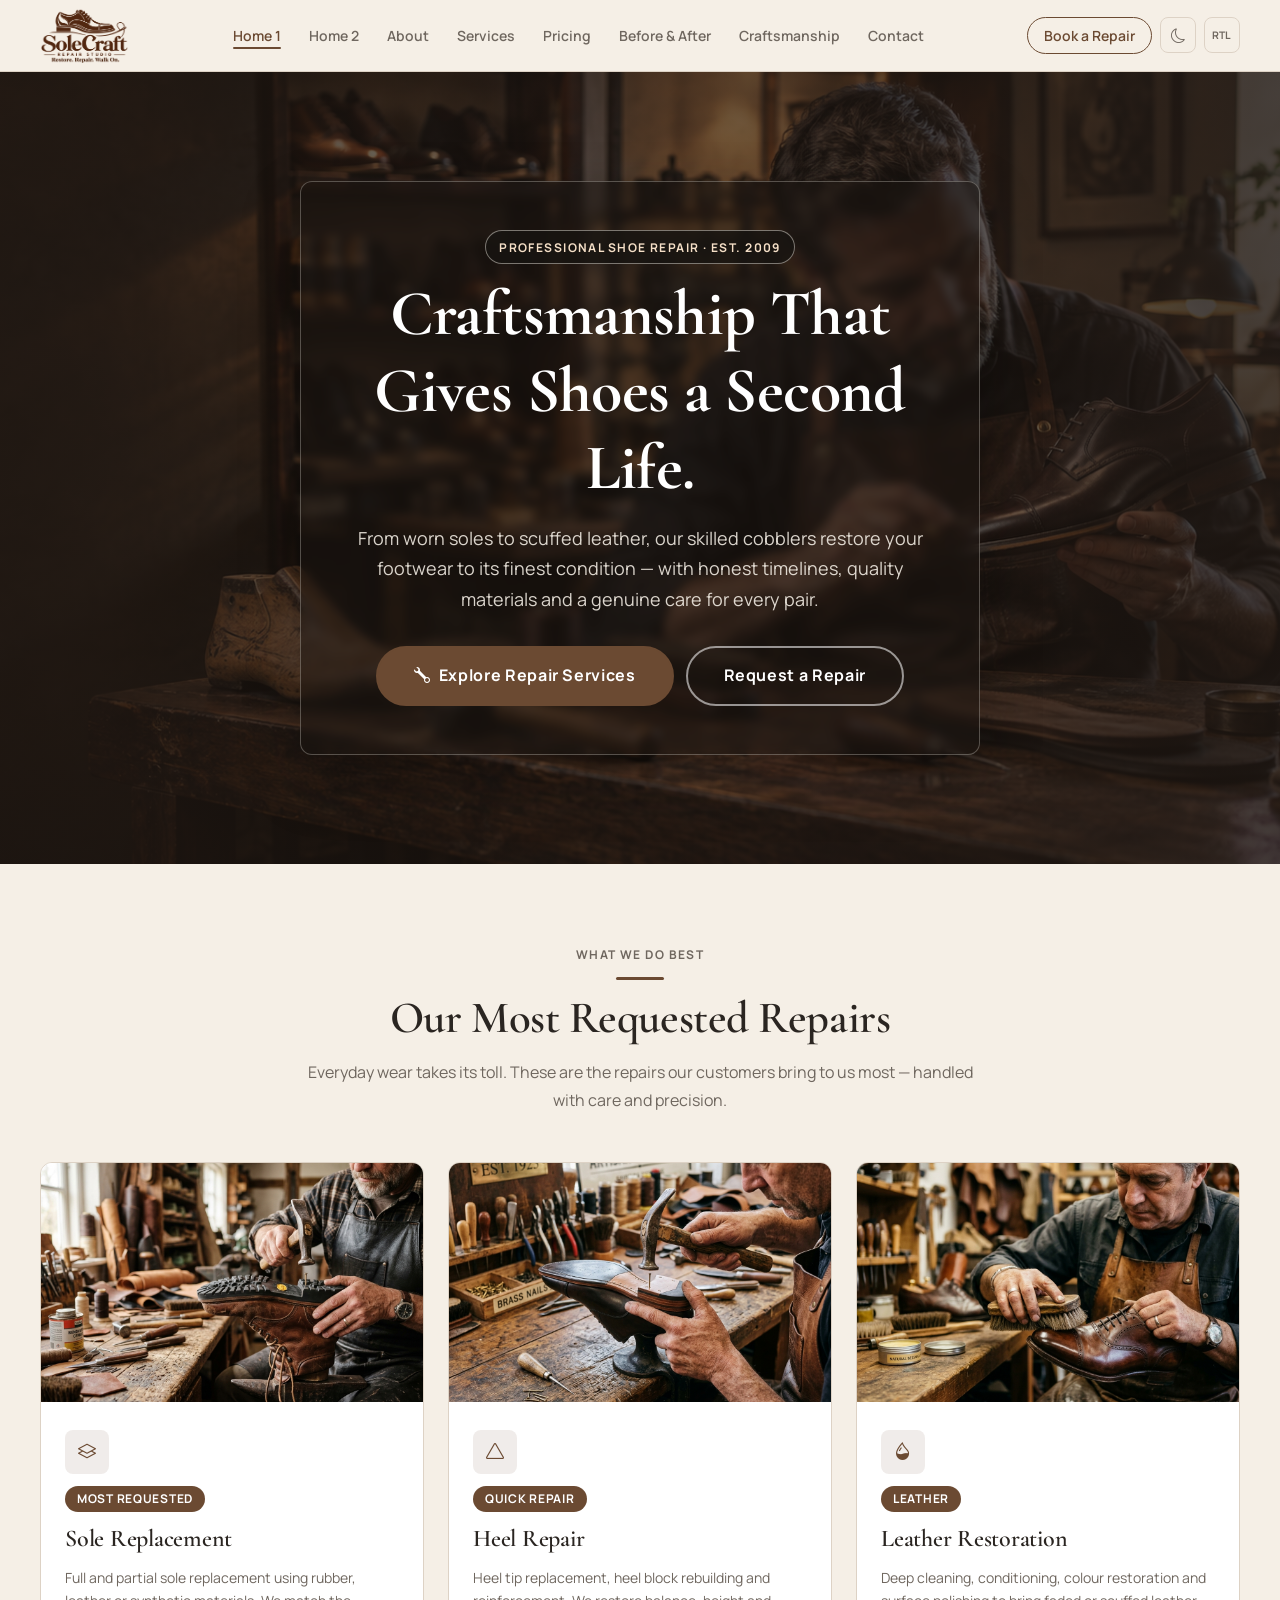
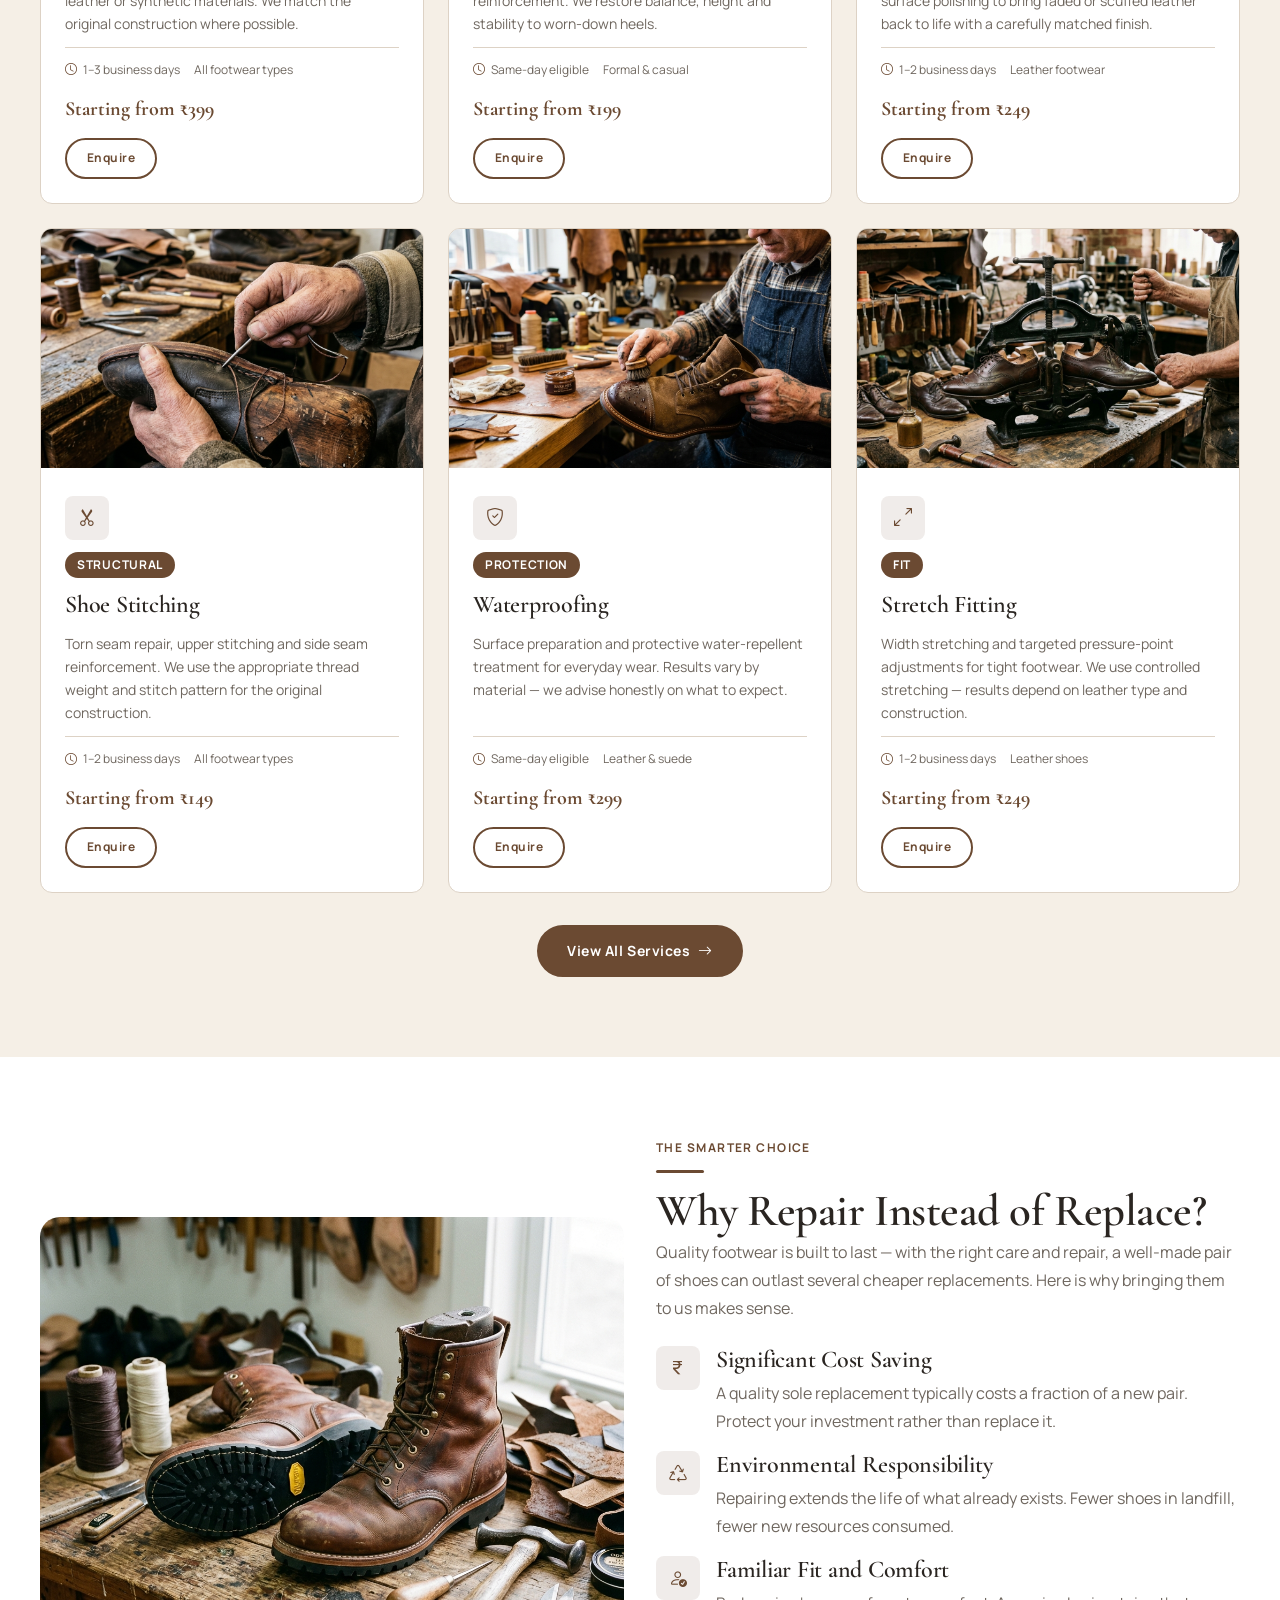
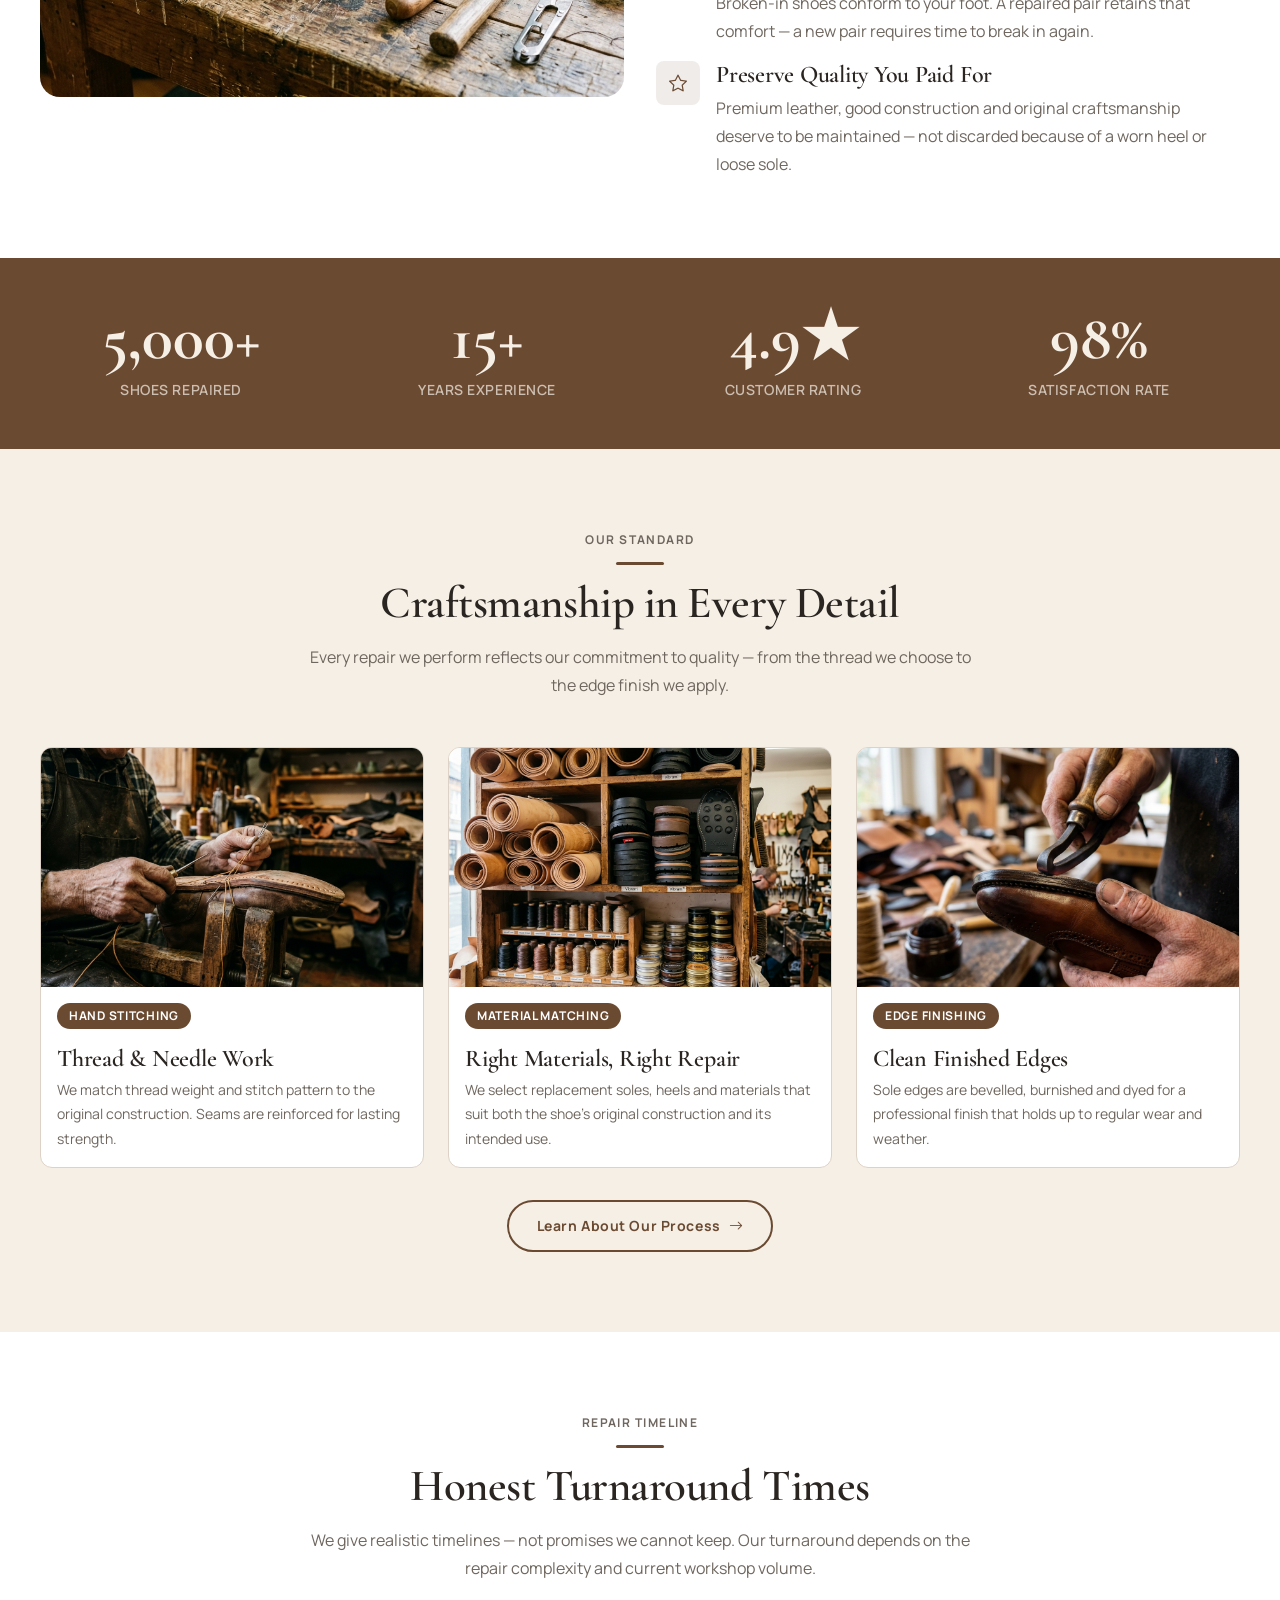
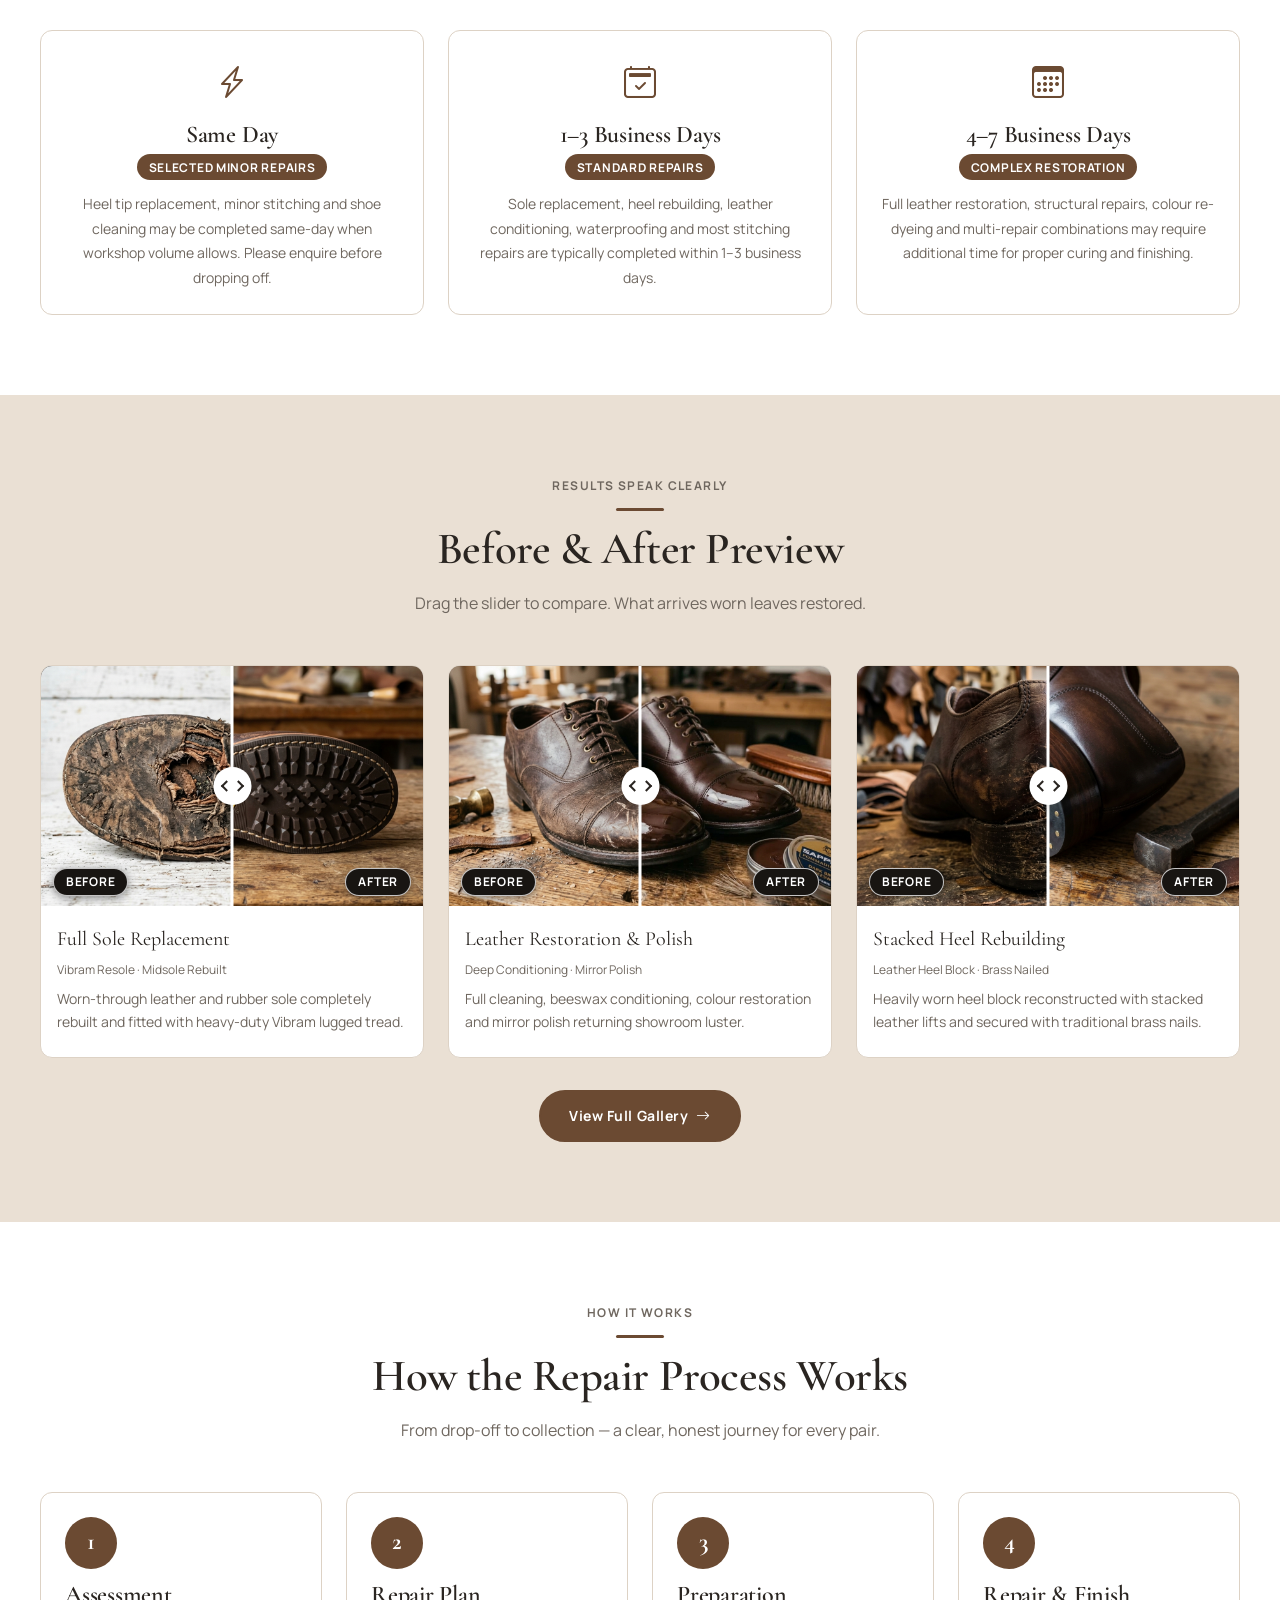
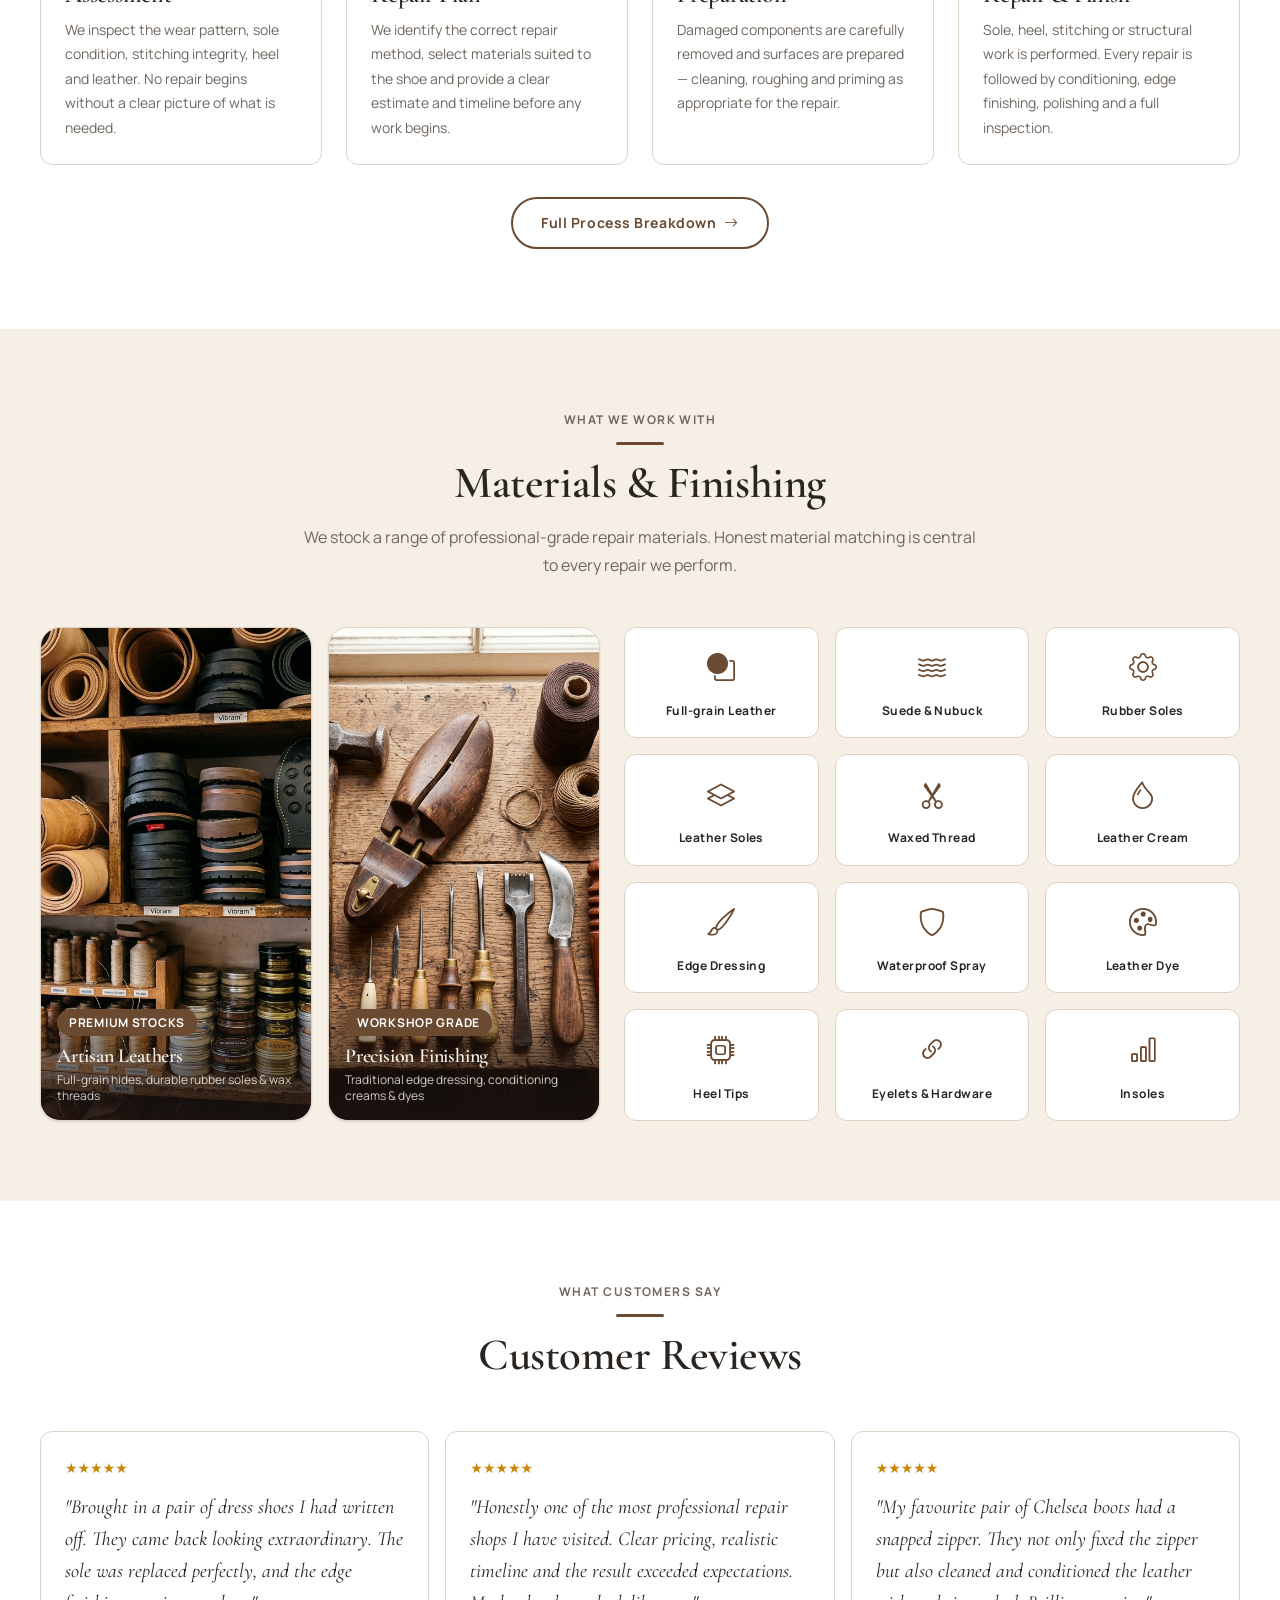
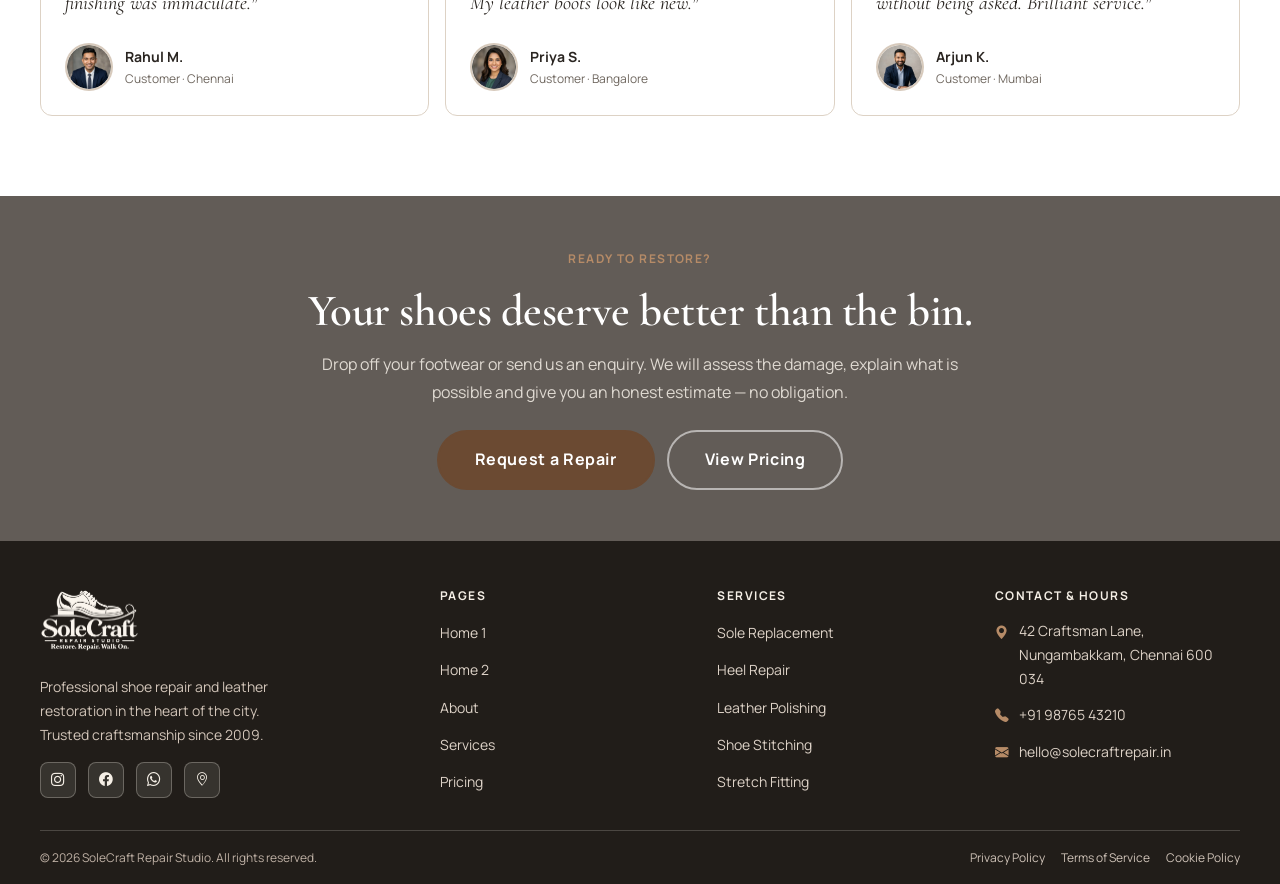
==== commit b2fe40d2: "bugs fixed" ====
--- a/index.html
+++ b/index.html
@@ -261,7 +261,7 @@
 
       <!-- Controls -->
       <div class="sc-nav-controls">
-        <a href="login.html" class="btn-login" id="nav-login-btn">Login</a>
+        <a href="contact.html#enquiry" class="btn-login" id="nav-repair-btn">Book a Repair</a>
         <button class="sc-icon-btn sc-theme-toggle" id="theme-toggle-btn" aria-label="Toggle theme" title="Toggle dark/light mode">
           <i class="bi bi-moon sc-theme-icon"></i>
         </button>
@@ -288,7 +288,7 @@
       <li><a href="contact.html">Contact</a></li>
     </ul>
     <div class="mobile-controls">
-      <a href="login.html" class="btn-sc btn-secondary-sc btn-sc-sm">Login</a>
+      <a href="contact.html#enquiry" class="btn-sc btn-primary-sc btn-sc-sm">Book a Repair</a>
       <button class="sc-icon-btn sc-theme-toggle" aria-label="Toggle theme">
         <i class="bi bi-moon sc-theme-icon"></i>
       </button>
--- a/css/forms.css
+++ b/css/forms.css
@@ -108,12 +108,6 @@
   text-align: left;
   cursor: pointer;
   padding-right: 2.5rem;
-  background-image: url("data:image/svg+xml,%3Csvg xmlns='http://www.w3.org/2000/svg' width='12' height='8' viewBox='0 0 12 8'%3E%3Cpath fill='%236F675F' d='M1 1l5 5 5-5'/%3E%3C/svg%3E");
-  background-repeat: no-repeat;
-  background-position: right 1rem center;
-}
-[data-theme="dark"] .sc-select-trigger {
-  background-image: url("data:image/svg+xml,%3Csvg xmlns='http://www.w3.org/2000/svg' width='12' height='8' viewBox='0 0 12 8'%3E%3Cpath fill='%23D2AA85' d='M1 1l5 5 5-5'/%3E%3C/svg%3E");
 }
 .sc-select-trigger:focus-visible { outline: none; border-color: var(--clr-primary); box-shadow: 0 0 0 3px rgba(107,74,50,0.15); }
 .sc-form-group.has-error .sc-select-trigger { border-color: #C0392B; }
--- a/css/responsive-fixes.css
+++ b/css/responsive-fixes.css
@@ -20,9 +20,50 @@
   background-position: 22% center;
 }
 
-/* Keep Home 1 copy on the same side when the document direction changes. */
+/* Distinct, centered landing-page hero treatments. */
+.home1-hero .container-sc,
+.home2-hero .container-sc {
+  position: relative;
+  z-index: 2;
+  display: flex;
+  justify-content: center;
+}
+
+.home1-hero .sc-hero-content,
+.home2-hero .sc-hero-content,
+[dir="rtl"] .home1-hero .sc-hero-content,
+[dir="rtl"] .home2-hero .sc-hero-content {
+  width: min(100%, 760px);
+  margin-inline: auto;
+  text-align: center;
+}
+
+.home1-hero .hero-ctas,
+.home2-hero .hero-ctas {
+  justify-content: center;
+}
+
+.home1-hero .hero-overlay {
+  background: radial-gradient(circle at center, rgba(31, 23, 18, 0.35) 0%, rgba(31, 23, 18, 0.82) 78%);
+}
+
+.home1-hero .sc-hero-content,
+.home2-hero .sc-hero-content {
+  padding: clamp(1.5rem, 4vw, 3rem);
+  border: 1px solid rgba(245, 239, 230, 0.28);
+  border-radius: var(--radius-lg);
+  background: rgba(25, 20, 17, 0.52);
+  box-shadow: 0 24px 60px rgba(0, 0, 0, 0.28);
+  backdrop-filter: blur(5px);
+}
+
+.home2-hero .hero-overlay {
+  background: linear-gradient(135deg, rgba(35, 24, 17, 0.58), rgba(15, 13, 12, 0.76));
+}
+
+/* Preserve centered copy when the document direction changes. */
 [dir="rtl"] .home1-hero .container-sc { direction: ltr; }
-[dir="rtl"] .home1-hero .sc-hero-content { direction: rtl; text-align: right; }
+[dir="rtl"] .home1-hero .sc-hero-content { direction: rtl; }
 [dir="rtl"] .home1-hero .hero-overlay {
   background: linear-gradient(120deg, rgba(42,37,33,0.70) 0%, rgba(42,37,33,0.30) 60%, transparent 100%);
 }
@@ -36,11 +77,7 @@
     padding-right: clamp(1rem, 2.2vw, 2rem);
   }
 
-  .home2-hero .sc-hero-content {
-    margin-left: auto;
-    margin-right: 0;
-    text-align: left;
-  }
+  .home2-hero .sc-hero-content { margin-inline: auto; text-align: center; }
 
   .home2-hero .hero-overlay {
     background: linear-gradient(270deg, rgba(28,23,19,0.78), rgba(28,23,19,0.38) 65%, transparent);
@@ -48,17 +85,15 @@
 
   [dir="rtl"] .home2-hero .container-sc {
     direction: ltr;
-    margin-left: auto;
-    margin-right: 0;
+    margin-inline: auto;
     padding-left: 0;
     padding-right: clamp(1rem, 2.2vw, 2rem);
   }
 
   [dir="rtl"] .home2-hero .sc-hero-content {
     direction: rtl;
-    margin-left: auto;
-    margin-right: 0;
-    text-align: right;
+    margin-inline: auto;
+    text-align: center;
   }
 
   [dir="rtl"] .home2-hero .hero-overlay {
